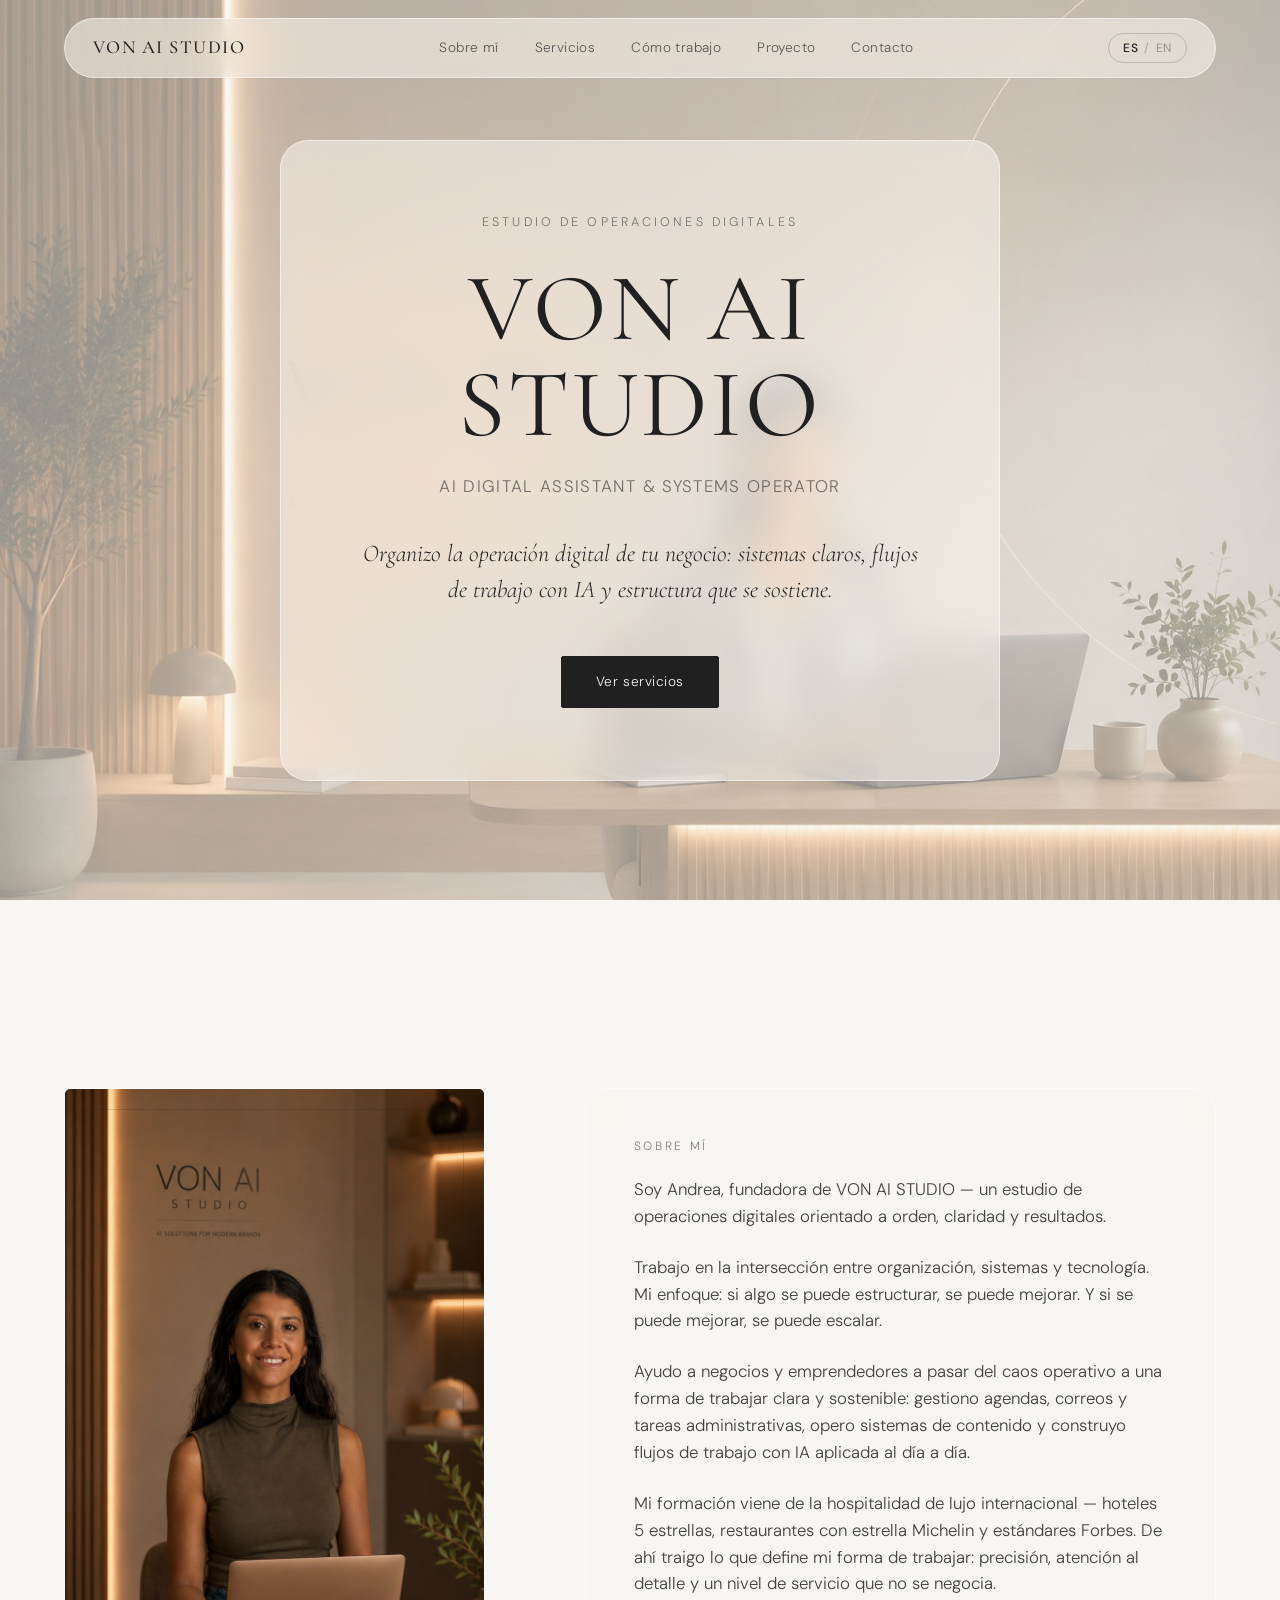
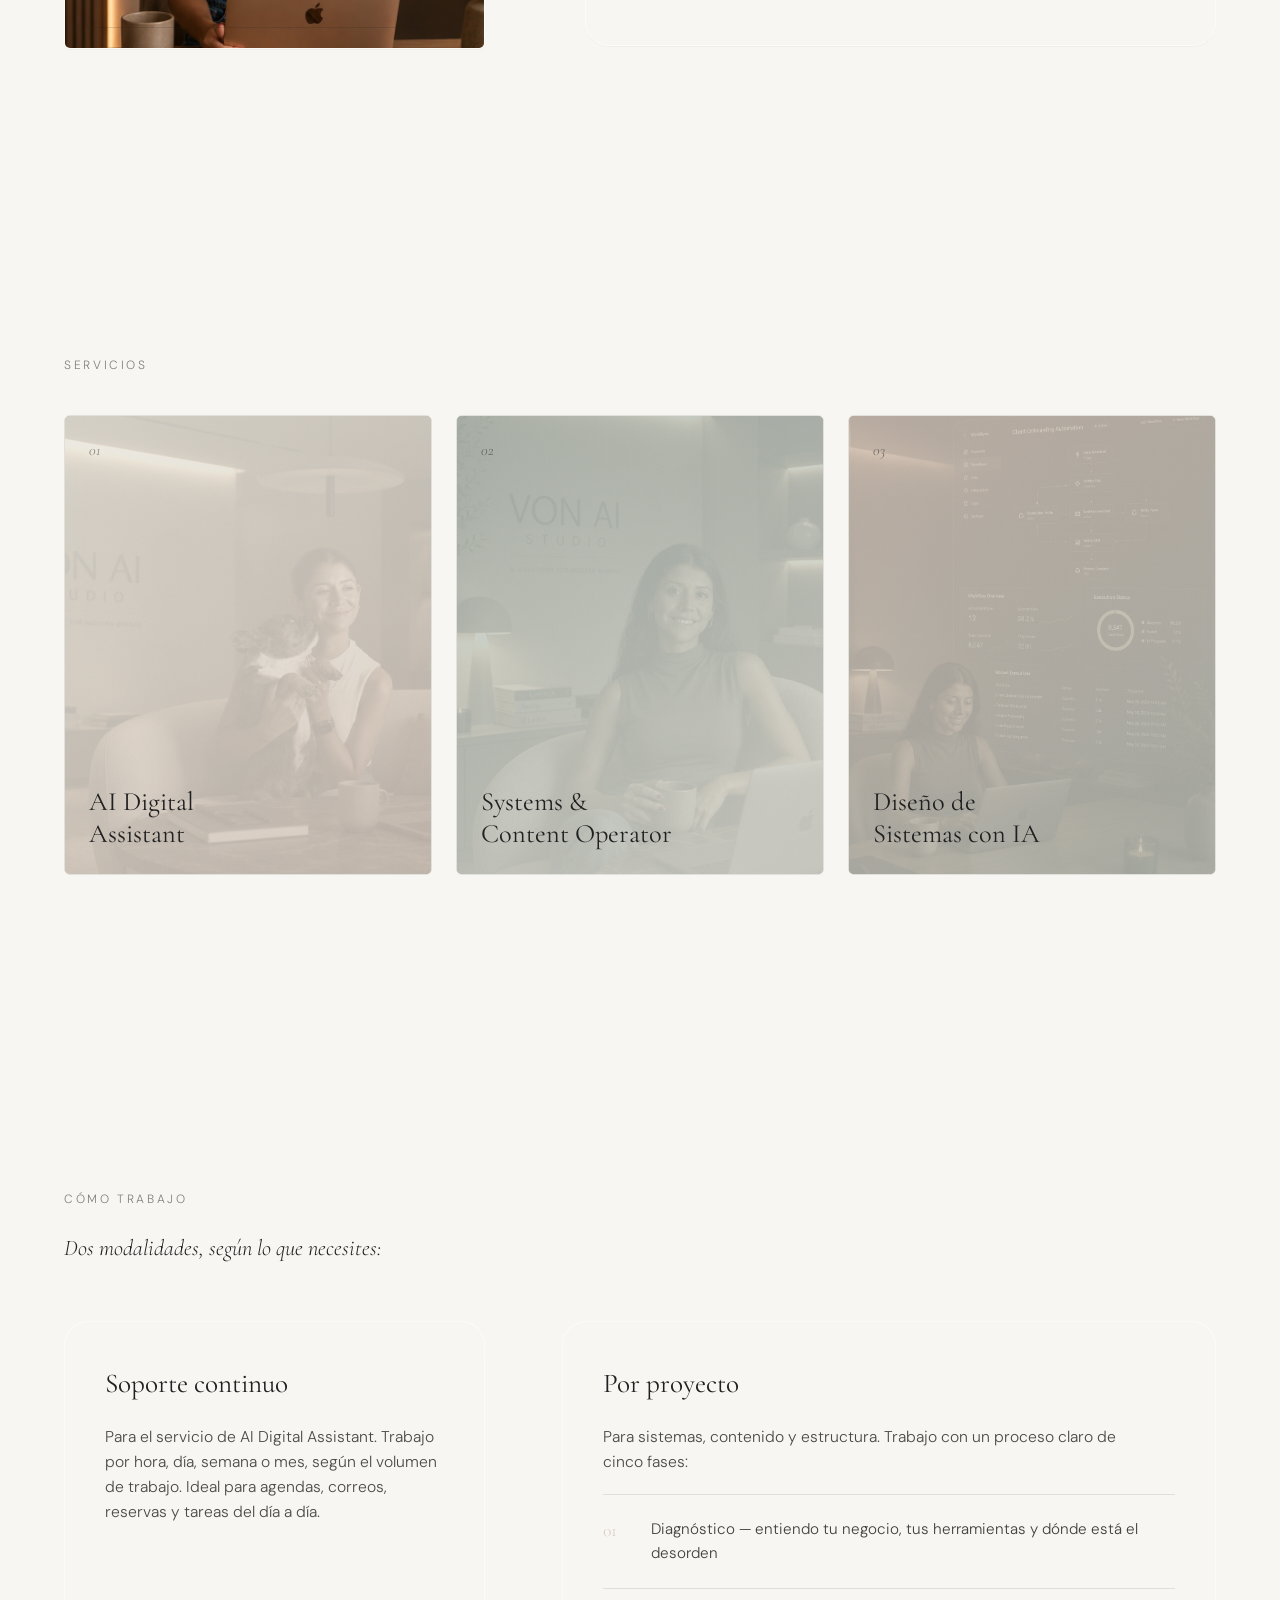
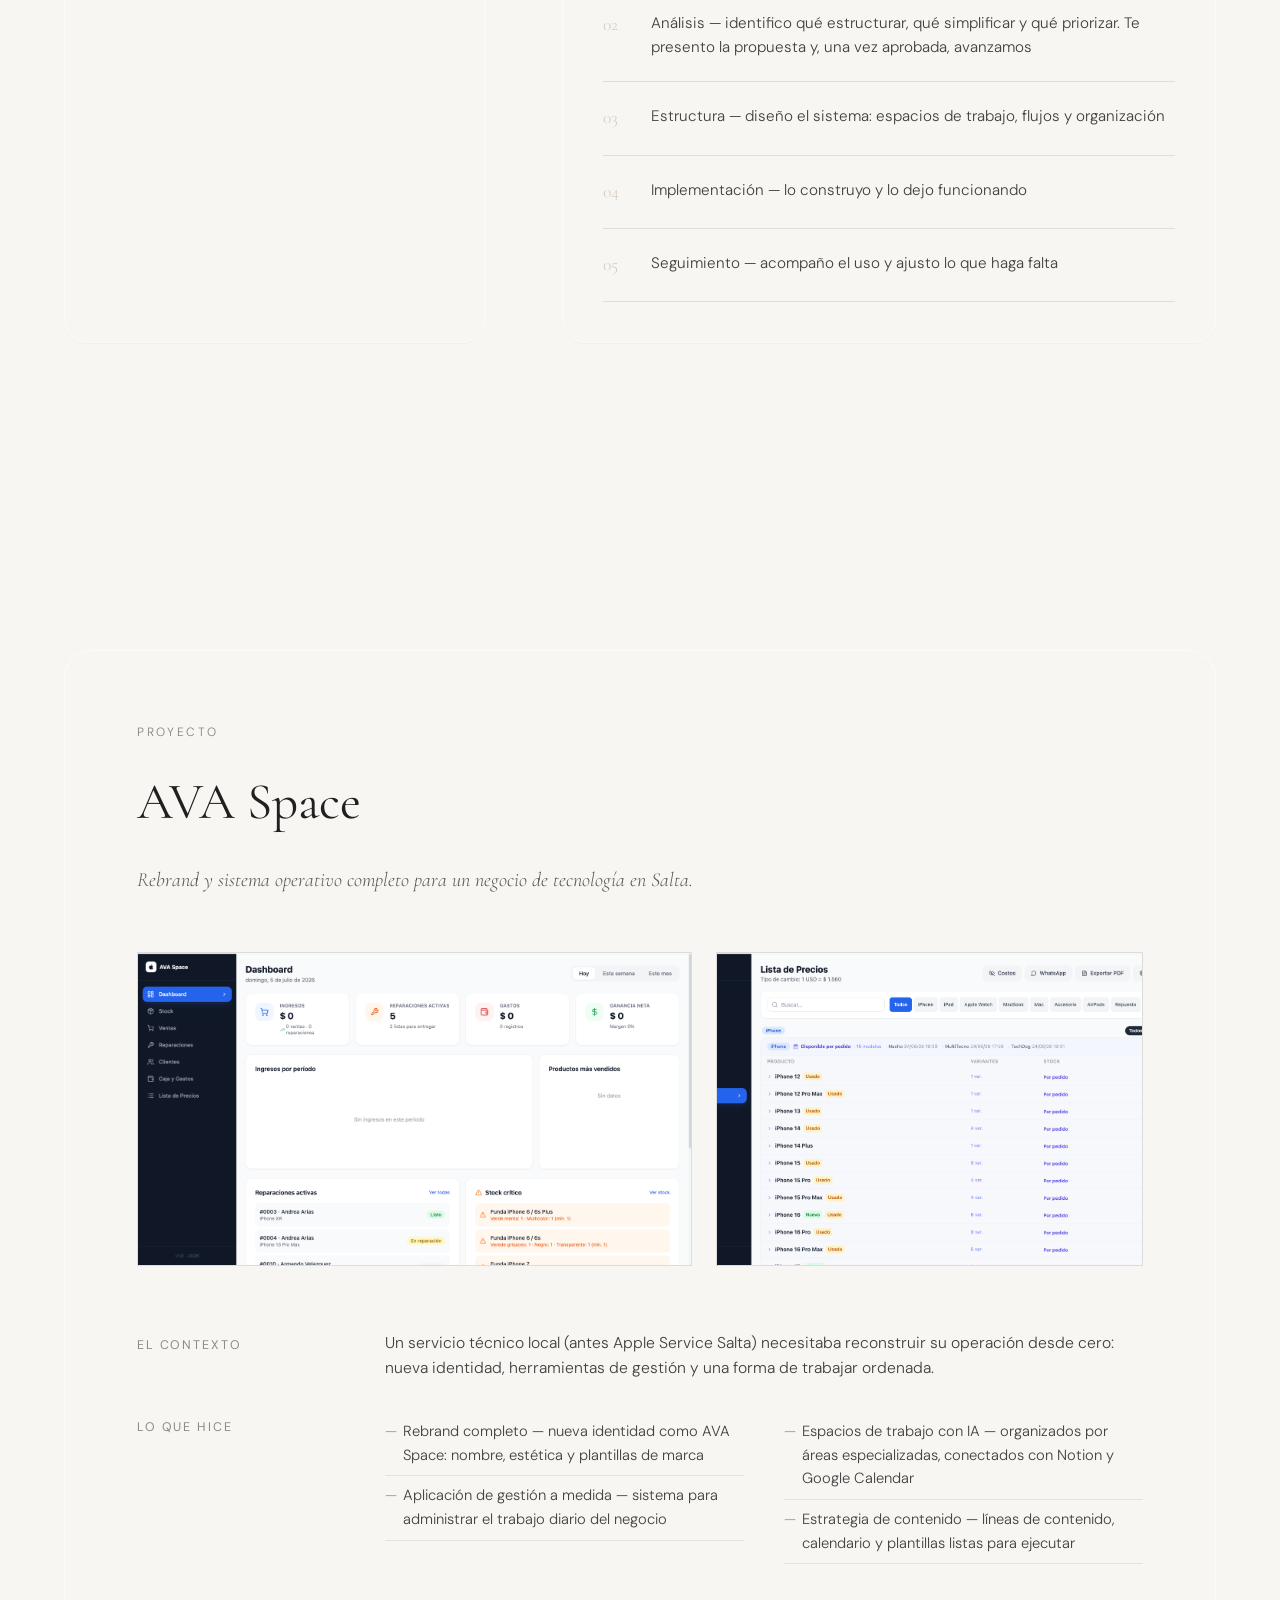
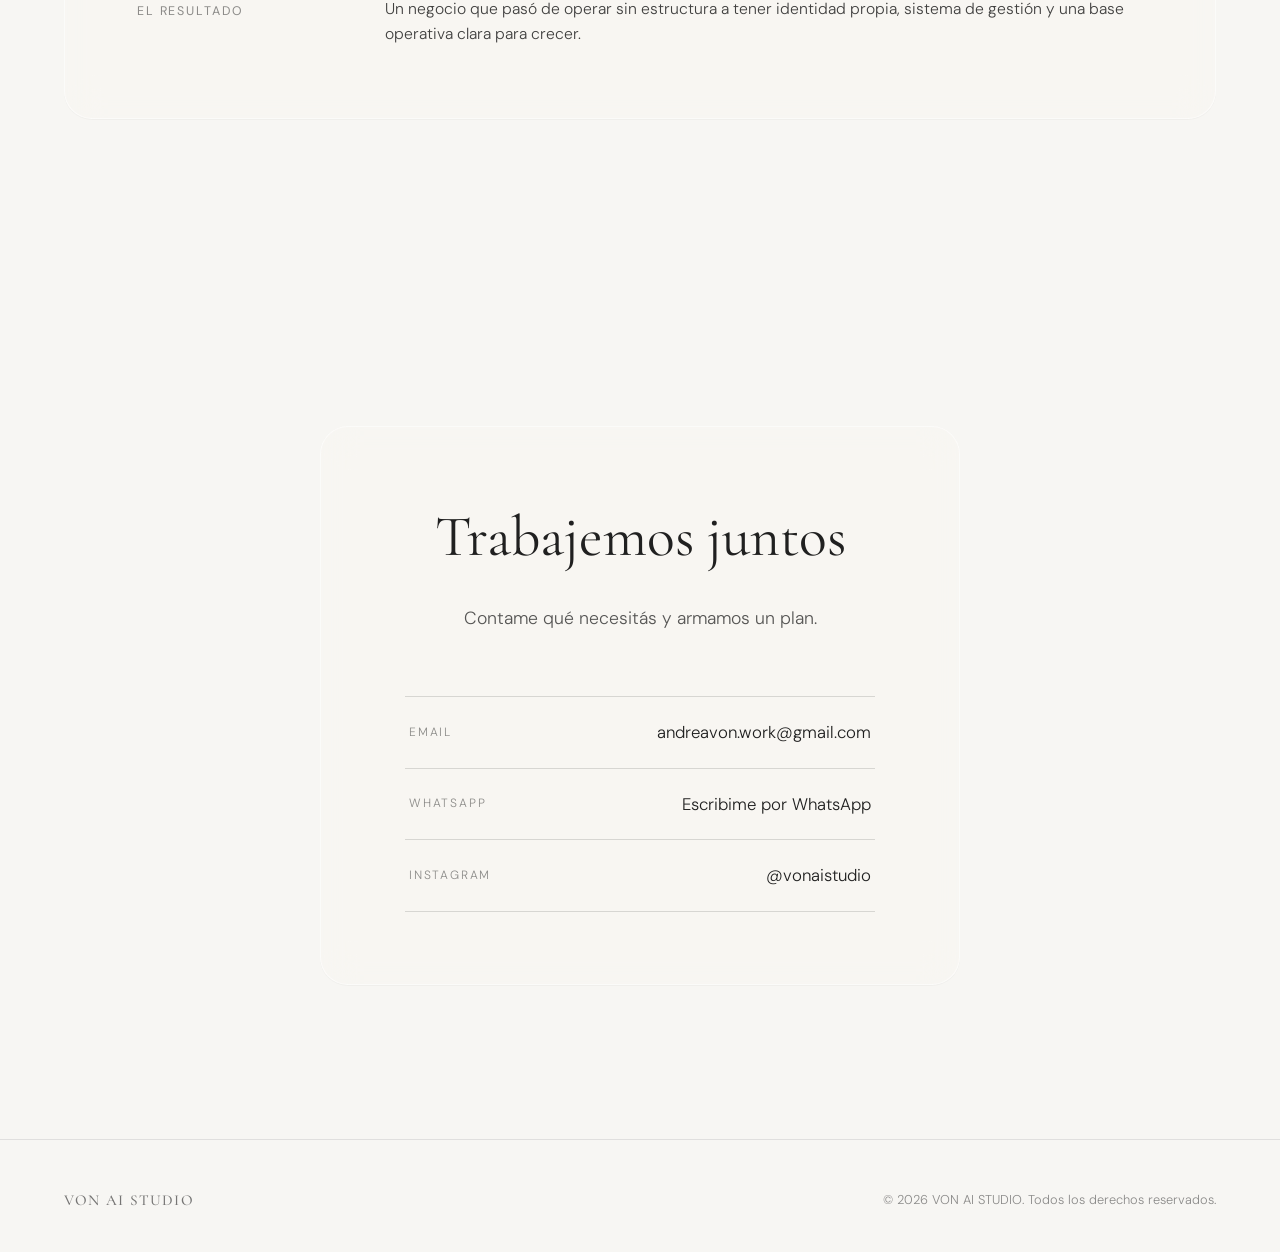
==== index.html @ 51e3e313 "Redesign services section: hover reveal + expandable detail panels Adds hover/tap-to-reveal descript" ====
<!DOCTYPE html>
<html lang="es" data-lang="es">
<head>
<meta charset="UTF-8">
<meta name="viewport" content="width=device-width, initial-scale=1.0">
<title>VON AI STUDIO — AI Digital Assistant & Systems Operator</title>
<meta name="description" content="VON AI STUDIO — Organizo la operación digital de tu negocio: sistemas claros, flujos de trabajo con IA y estructura que se sostiene.">

<link rel="preconnect" href="https://fonts.googleapis.com">
<link rel="preconnect" href="https://fonts.gstatic.com" crossorigin>
<link href="https://fonts.googleapis.com/css2?family=Cormorant+Garamond:ital,wght@0,300;0,400;0,500;0,600;1,400;1,500&family=DM+Sans:ital,wght@0,300;0,400;0,500;0,700;1,400&display=swap" rel="stylesheet">

<link rel="stylesheet" href="assets/css/style.css">
</head>
<body>

<!-- fixed background photo: a real position:fixed element (not
     background-attachment:fixed) so it also works on iOS Safari -->
<div class="site-bg" aria-hidden="true"></div>

<!-- ambient cursor light -->
<div class="spotlight" id="spotlight" aria-hidden="true"></div>

<!-- ============ NAV ============ -->
<header class="site-header">
  <div class="nav-inner glass">
    <a href="#hero" class="logo">VON AI STUDIO</a>

    <nav class="main-nav" id="main-nav">
      <a href="#sobre-mi" class="lang-es">Sobre mí</a><a href="#sobre-mi" class="lang-en">About</a>
      <a href="#servicios" class="lang-es">Servicios</a><a href="#servicios" class="lang-en">Services</a>
      <a href="#como-trabajo" class="lang-es">Cómo trabajo</a><a href="#como-trabajo" class="lang-en">How I work</a>
      <a href="#proyecto" class="lang-es">Proyecto</a><a href="#proyecto" class="lang-en">Project</a>
      <a href="#contacto" class="lang-es">Contacto</a><a href="#contacto" class="lang-en">Contact</a>
    </nav>

    <div class="nav-actions">
      <button class="lang-toggle" id="lang-toggle" aria-label="Switch language">
        <span class="lang-opt" data-set-lang="es">ES</span>
        <span class="lang-sep">/</span>
        <span class="lang-opt" data-set-lang="en">EN</span>
      </button>
      <button class="menu-btn" id="menu-btn" aria-label="Menu" aria-expanded="false">
        <span></span><span></span>
      </button>
    </div>
  </div>
</header>

<!-- ============ HERO ============ -->
<section id="hero" class="hero">
  <div class="hero-inner glass">
    <p class="eyebrow lang-es">Estudio de operaciones digitales</p>
    <p class="eyebrow lang-en">Digital operations studio</p>

    <h1 class="hero-title">VON AI STUDIO</h1>
    <p class="hero-subtitle">AI Digital Assistant &amp; Systems Operator</p>

    <p class="hero-text lang-es">Organizo la operación digital de tu negocio: sistemas claros, flujos de trabajo con IA y estructura que se sostiene.</p>
    <p class="hero-text lang-en">Clear systems, AI-assisted workflows, and structure that lasts — digital operations, organized.</p>

    <a href="#servicios" class="btn btn-primary">
      <span class="lang-es">Ver servicios</span><span class="lang-en">View services</span>
    </a>
  </div>
  <div class="hero-line" aria-hidden="true"></div>
</section>

<!-- ============ BIO ============ -->
<section id="sobre-mi" class="bio">
  <div class="bio-inner">
    <div class="bio-visual glass" aria-hidden="true">
      <img src="assets/img/bio-andrea.jpg" alt="" class="bio-photo">
      <div class="bio-frame"></div>
    </div>

    <div class="bio-content glass">
      <p class="section-label lang-es">Sobre mí</p>
      <p class="section-label lang-en">About</p>

      <div class="lang-es bio-text">
        <p>Soy Andrea, fundadora de VON AI STUDIO — un estudio de operaciones digitales orientado a orden, claridad y resultados.</p>
        <p>Trabajo en la intersección entre organización, sistemas y tecnología. Mi enfoque: si algo se puede estructurar, se puede mejorar. Y si se puede mejorar, se puede escalar.</p>
        <p>Ayudo a negocios y emprendedores a pasar del caos operativo a una forma de trabajar clara y sostenible: gestiono agendas, correos y tareas administrativas, opero sistemas de contenido y construyo flujos de trabajo con IA aplicada al día a día.</p>
        <p>Mi formación viene de la hospitalidad de lujo internacional — hoteles 5 estrellas, restaurantes con estrella Michelin y estándares Forbes. De ahí traigo lo que define mi forma de trabajar: precisión, atención al detalle y un nivel de servicio que no se negocia.</p>
      </div>

      <div class="lang-en bio-text">
        <p>I'm Andrea, founder of VON AI STUDIO — a digital operations studio built on order, clarity, and results.</p>
        <p>I work at the intersection of organization, systems, and technology. My approach: if something can be structured, it can be improved. And if it can be improved, it can scale.</p>
        <p>I help businesses and entrepreneurs move from operational chaos to a clear, sustainable way of working: managing calendars, email, and administrative tasks, running content systems, and building AI-assisted workflows for daily operations.</p>
        <p>My background is in international luxury hospitality — 5-star hotels, Michelin-starred restaurants, and Forbes standards. That's where my way of working comes from: precision, attention to detail, and a level of service that doesn't get compromised.</p>
      </div>
    </div>
  </div>
</section>

<!-- ============ SERVICIOS ============ -->
<section id="servicios" class="services">
  <div class="services-inner">
    <p class="section-label lang-es">Servicios</p>
    <p class="section-label lang-en">Services</p>

    <div class="services-grid">

      <article class="service-tile tile-1" data-panel="panel-1">
        <div class="tile-bg" aria-hidden="true"><img src="assets/img/tile-lounge-mila.jpg" alt=""></div>
        <span class="tile-index">01</span>

        <div class="tile-label">
          <h3 class="lang-es">AI Digital<br>Assistant</h3>
          <h3 class="lang-en">AI Digital<br>Assistant</h3>
        </div>

        <div class="tile-overlay">
          <h3 class="lang-es">AI Digital Assistant</h3>
          <h3 class="lang-en">AI Digital Assistant</h3>

          <p class="lang-es">Asistencia ejecutiva y administrativa remota para tu día a día. Me ocupo de las tareas operativas que te consumen tiempo — agenda, correos, reservas, seguimiento — para que vos te enfoques en tu negocio.</p>
          <p class="lang-en">Remote executive and administrative assistance for your day-to-day. I take care of the operational tasks that consume your time — calendar, email, bookings, follow-ups — so you can focus on your business.</p>

          <button type="button" class="tile-more" data-panel="panel-1">
            <span class="lang-es">Saber más →</span>
            <span class="lang-en">Learn more →</span>
          </button>
        </div>
      </article>

      <article class="service-tile tile-2" data-panel="panel-2">
        <div class="tile-bg" aria-hidden="true"><img src="assets/img/tile-lounge-casual.jpg" alt=""></div>
        <span class="tile-index">02</span>

        <div class="tile-label">
          <h3 class="lang-es">Systems &amp;<br>Content Operator</h3>
          <h3 class="lang-en">Systems &amp;<br>Content Operator</h3>
        </div>

        <div class="tile-overlay">
          <h3 class="lang-es">Systems &amp; Content Operator</h3>
          <h3 class="lang-en">Systems &amp; Content Operator</h3>

          <p class="lang-es">Organización y operación de sistemas de trabajo, estructurando procesos, flujos y herramientas digitales para que la gestión sea clara, eficiente y sostenible. Incluye la parte operativa de contenido para redes sociales.</p>
          <p class="lang-en">Organization and operation of work systems — structuring processes, workflows, and digital tools so management is clear, efficient, and sustainable. Includes the operational side of social media content.</p>

          <button type="button" class="tile-more" data-panel="panel-2">
            <span class="lang-es">Saber más →</span>
            <span class="lang-en">Learn more →</span>
          </button>
        </div>
      </article>

      <article class="service-tile tile-3" data-panel="panel-3">
        <div class="tile-bg" aria-hidden="true"><img src="assets/img/tile-syst-arch.jpg" alt=""></div>
        <span class="tile-index">03</span>

        <div class="tile-label">
          <h3 class="lang-es">Diseño de<br>Sistemas con IA</h3>
          <h3 class="lang-en">Systems<br>Architect</h3>
        </div>

        <div class="tile-overlay">
          <h3 class="lang-es">Diseño de Sistemas con IA</h3>
          <h3 class="lang-en">Systems Architect</h3>

          <p class="lang-es">Diseño e implementación de la infraestructura digital completa de un negocio: sistemas de gestión a medida, estructuras de trabajo con IA, integración de herramientas y flujos operativos que quedan funcionando.</p>
          <p class="lang-en">Design and implementation of a business's complete digital infrastructure: custom management systems, AI-integrated work structures, tool integration, and documented operational workflows that stay running.</p>

          <button type="button" class="tile-more" data-panel="panel-3">
            <span class="lang-es">Saber más →</span>
            <span class="lang-en">Learn more →</span>
          </button>
        </div>
      </article>

    </div>

    <div class="service-panels">

      <div class="service-panel" id="panel-1">
        <div class="panel-clip">
          <div class="panel-inner glass">
            <button type="button" class="panel-close" aria-label="Cerrar / Close">&times;</button>

            <h3 class="lang-es">AI Digital Assistant</h3>
            <h3 class="lang-en">AI Digital Assistant</h3>

            <div class="panel-groups">

              <div class="panel-group">
                <h4 class="lang-es">Administración &amp; Organización</h4>
                <h4 class="lang-en">Administration &amp; Organization</h4>
                <ul class="lang-es">
                  <li>Organización y gestión de agenda</li>
                  <li>Coordinación y seguimiento de reuniones</li>
                  <li>Gestión de correos y comunicaciones</li>
                  <li>Redacción y revisión de documentos</li>
                  <li>Organización de archivos y documentación</li>
                  <li>Preparación de presentaciones e informes</li>
                  <li>Seguimiento de tareas y proyectos</li>
                </ul>
                <ul class="lang-en">
                  <li>Calendar organization and management</li>
                  <li>Meeting coordination and follow-up</li>
                  <li>Email and communications management</li>
                  <li>Document drafting and review</li>
                  <li>File and documentation organization</li>
                  <li>Presentation and report preparation</li>
                  <li>Task and project tracking</li>
                </ul>
              </div>

              <div class="panel-group">
                <h4 class="lang-es">Operación Diaria</h4>
                <h4 class="lang-en">Daily Operations</h4>
                <ul class="lang-es">
                  <li>Gestión de proveedores y contactos clave</li>
                  <li>Coordinación entre equipos o áreas, scheduling</li>
                  <li>Soporte en procesos administrativos generales</li>
                  <li>Acompañamiento operativo con visión de Project Management</li>
                </ul>
                <ul class="lang-en">
                  <li>Vendor and key contact management</li>
                  <li>Cross-team coordination and scheduling</li>
                  <li>Support with general administrative processes</li>
                  <li>Operational support with a project management mindset</li>
                </ul>
              </div>

              <div class="panel-group">
                <h4 class="lang-es">Viajes &amp; Logística</h4>
                <h4 class="lang-en">Travel &amp; Logistics</h4>
                <ul class="lang-es">
                  <li>Planificación y organización de viajes</li>
                  <li>Búsqueda y reserva de vuelos, alojamiento y traslados</li>
                  <li>Armado de itinerarios detallados</li>
                  <li>Pet travel</li>
                  <li>Gestión de documentación de viaje</li>
                  <li>Coordinación logística antes y durante el viaje</li>
                </ul>
                <ul class="lang-en">
                  <li>Trip planning and organization</li>
                  <li>Flight, accommodation, and transfer search and booking</li>
                  <li>Detailed itinerary building</li>
                  <li>Pet travel</li>
                  <li>Travel documentation management</li>
                  <li>Logistics coordination before and during the trip</li>
                </ul>
              </div>

              <div class="panel-group">
                <h4 class="lang-es">IA aplicada</h4>
                <h4 class="lang-en">Applied AI</h4>
                <ul class="lang-es">
                  <li>Uso estratégico de herramientas de IA para optimizar tareas administrativas y operativas del día a día</li>
                </ul>
                <ul class="lang-en">
                  <li>Strategic use of AI tools to optimize daily administrative and operational tasks</li>
                </ul>
              </div>

            </div>

            <p class="panel-mode lang-es"><strong>Modalidad de trabajo:</strong> por hora · por día · por semana · por mes (retainer) · por tarea puntual</p>
            <p class="panel-mode lang-en"><strong>Ways of working:</strong> hourly · daily · weekly · monthly (retainer) · one-off tasks</p>
          </div>
        </div>
      </div>

      <div class="service-panel" id="panel-2">
        <div class="panel-clip">
          <div class="panel-inner glass">
            <button type="button" class="panel-close" aria-label="Cerrar / Close">&times;</button>

            <h3 class="lang-es">Systems &amp; Content Operator</h3>
            <h3 class="lang-en">Systems &amp; Content Operator</h3>

            <div class="panel-groups">

              <div class="panel-group">
                <h4 class="lang-es">Sistemas &amp; Organización</h4>
                <h4 class="lang-en">Systems &amp; Organization</h4>
                <ul class="lang-es">
                  <li>Diseño de flujos y procesos de trabajo</li>
                  <li>Creación de tableros y plantillas operativas</li>
                  <li>Organización de documentación y recursos</li>
                  <li>Integración de herramientas digitales (Notion, ClickUp, etc.)</li>
                  <li>Sistemas de trabajo interno para creadores y negocios</li>
                </ul>
                <ul class="lang-en">
                  <li>Workflow and process design</li>
                  <li>Operational boards and templates</li>
                  <li>Documentation and resource organization</li>
                  <li>Digital tool integration (Notion, ClickUp, etc.)</li>
                  <li>Internal work systems for creators and businesses</li>
                </ul>
              </div>

              <div class="panel-group">
                <h4 class="lang-es">Contenido (parte operativa)</h4>
                <h4 class="lang-en">Content (operational side)</h4>
                <ul class="lang-es">
                  <li>Estructura y planificación de calendario de contenido</li>
                  <li>Organización de ideas, hooks, guiones y CTAs</li>
                  <li>Plantillas de marca y recursos visuales</li>
                  <li>Sistemas de gestión de contenido para redes y proyectos</li>
                </ul>
                <ul class="lang-en">
                  <li>Content calendar structure and planning</li>
                  <li>Organization of ideas, hooks, scripts, and CTAs</li>
                  <li>Brand templates and visual resources</li>
                  <li>Content management systems for social media and projects</li>
                </ul>
              </div>

              <div class="panel-group">
                <h4 class="lang-es">IA &amp; Automatización</h4>
                <h4 class="lang-en">AI &amp; Automation</h4>
                <ul class="lang-es">
                  <li>IA aplicada a procesos específicos de trabajo</li>
                  <li>Implementación de flujos y sistemas digitales personalizados</li>
                  <li>Desarrollo de soluciones operativas con IA como herramienta de ejecución</li>
                  <li>Automatización de tareas según viabilidad y alcance de cada proyecto</li>
                </ul>
                <ul class="lang-en">
                  <li>AI applied to specific work processes</li>
                  <li>Implementation of custom digital workflows and systems</li>
                  <li>Operational solutions built with AI as an execution tool</li>
                  <li>Task automation depending on each project's scope and feasibility</li>
                </ul>
              </div>

            </div>
          </div>
        </div>
      </div>

      <div class="service-panel" id="panel-3">
        <div class="panel-clip">
          <div class="panel-inner glass">
            <button type="button" class="panel-close" aria-label="Cerrar / Close">&times;</button>

            <h3 class="lang-es">Systems Architect</h3>
            <h3 class="lang-en">Systems Architect</h3>

            <div class="panel-lead">
              <h4 class="lang-es">Para quién es:</h4>
              <h4 class="lang-en">Who it's for:</h4>
              <p class="lang-es">Negocios que necesitan una digitalización operativa completa — no solo organizar una parte, sino construir desde cero o reorganizar toda la base digital desde la que operan.</p>
              <p class="lang-en">Businesses that need complete operational digitalization — not just organizing one part, but building from scratch or restructuring the entire digital base they operate from.</p>
            </div>

            <div class="panel-groups">

              <div class="panel-group">
                <h4 class="lang-es">Sistemas &amp; Operación</h4>
                <h4 class="lang-en">Systems &amp; Operations</h4>
                <ul class="lang-es">
                  <li>Diagnóstico completo de la operación actual</li>
                  <li>Diseño de arquitectura de trabajo digital</li>
                  <li>Construcción de sistemas de gestión personalizados</li>
                  <li>Integración de plataformas y herramientas digitales</li>
                  <li>Diseño y documentación de flujos operativos</li>
                  <li>Protocolos y SOPs documentados</li>
                </ul>
                <ul class="lang-en">
                  <li>Full diagnosis of the current operation</li>
                  <li>Digital work architecture design</li>
                  <li>Custom management system building</li>
                  <li>Platform and digital tool integration</li>
                  <li>Operational workflow design and documentation</li>
                  <li>Documented protocols and SOPs</li>
                </ul>
              </div>

              <div class="panel-group">
                <h4 class="lang-es">Desarrollo Digital</h4>
                <h4 class="lang-en">Digital Development</h4>
                <ul class="lang-es">
                  <li>Creación de sitios web y páginas web a medida</li>
                  <li>Construcción de aplicaciones de gestión personalizadas</li>
                </ul>
                <ul class="lang-en">
                  <li>Custom websites and web pages</li>
                  <li>Custom management applications</li>
                </ul>
              </div>

              <div class="panel-group">
                <h4 class="lang-es">IA &amp; Automatización</h4>
                <h4 class="lang-en">AI &amp; Automation</h4>
                <ul class="lang-es">
                  <li>Estructuras de trabajo con IA integrada</li>
                  <li>Implementación de soluciones digitales a medida</li>
                  <li>Automatización de flujos operativos según viabilidad</li>
                  <li>IA aplicada a procesos específicos del negocio</li>
                </ul>
                <ul class="lang-en">
                  <li>AI-integrated work structures</li>
                  <li>Custom digital solutions</li>
                  <li>Operational workflow automation depending on feasibility</li>
                  <li>AI applied to specific business processes</li>
                </ul>
              </div>

              <div class="panel-group">
                <h4 class="lang-es">Contenido &amp; Marca (cuando aplica)</h4>
                <h4 class="lang-en">Content &amp; Brand (when applicable)</h4>
                <ul class="lang-es">
                  <li>Estrategia y estructura de contenido</li>
                  <li>Calendario, guiones y plantillas de producción</li>
                  <li>Identidad operativa y rebrand</li>
                </ul>
                <ul class="lang-en">
                  <li>Content strategy and structure</li>
                  <li>Calendar, scripts, and production templates</li>
                  <li>Operational identity and rebrand</li>
                </ul>
              </div>

            </div>

            <div class="panel-add">
              <h4 class="lang-es">Complemento opcional:</h4>
              <h4 class="lang-en">Optional add-on:</h4>
              <p class="lang-es">Rebrand operativo: nombre, paleta, tipografía, tono de voz y reglas de marca — se evalúa y cotiza según necesidad del cliente.</p>
              <p class="lang-en">Operational rebrand: name, palette, typography, tone of voice, and brand guidelines — assessed and quoted based on each client's needs.</p>
            </div>

            <p class="panel-mode lang-es"><strong>Modalidad de trabajo:</strong> Por proyecto (modalidad principal), con fases definidas desde el inicio: Diagnóstico → Análisis → Estructura → Implementación → Seguimiento</p>
            <p class="panel-mode lang-en"><strong>Ways of working:</strong> Per project (main modality), with phases defined from the start: Diagnosis → Analysis → Structure → Implementation → Follow-up</p>
          </div>
        </div>
      </div>

    </div>
  </div>
</section>

<!-- ============ CÓMO TRABAJO ============ -->
<section id="como-trabajo" class="how">
  <div class="how-inner">
    <p class="section-label lang-es">Cómo trabajo</p>
    <p class="section-label lang-en">How I work</p>

    <p class="how-intro lang-es">Dos modalidades, según lo que necesites:</p>
    <p class="how-intro lang-en">Two ways of working, depending on what you need:</p>

    <div class="how-grid">
      <div class="how-block glass">
        <h3 class="lang-es">Soporte continuo</h3>
        <h3 class="lang-en">Ongoing support</h3>
        <p class="lang-es">Para el servicio de AI Digital Assistant. Trabajo por hora, día, semana o mes, según el volumen de trabajo. Ideal para agendas, correos, reservas y tareas del día a día.</p>
        <p class="lang-en">For the AI Digital Assistant service. I work by the hour, day, week, or month, depending on workload. Ideal for calendars, email, bookings, and day-to-day tasks.</p>
      </div>

      <div class="how-block glass">
        <h3 class="lang-es">Por proyecto</h3>
        <h3 class="lang-en">Project-based</h3>
        <p class="lang-es">Para sistemas, contenido y estructura. Trabajo con un proceso claro de cinco fases:</p>
        <p class="lang-en">For systems, content, and structure. I follow a clear five-phase process:</p>

        <ol class="how-phases lang-es">
          <li><span>01</span>Diagnóstico — entiendo tu negocio, tus herramientas y dónde está el desorden</li>
          <li><span>02</span>Análisis — identifico qué estructurar, qué simplificar y qué priorizar. Te presento la propuesta y, una vez aprobada, avanzamos</li>
          <li><span>03</span>Estructura — diseño el sistema: espacios de trabajo, flujos y organización</li>
          <li><span>04</span>Implementación — lo construyo y lo dejo funcionando</li>
          <li><span>05</span>Seguimiento — acompaño el uso y ajusto lo que haga falta</li>
        </ol>
        <ol class="how-phases lang-en">
          <li><span>01</span>Diagnosis — I get to know your business, your tools, and where the disorder is</li>
          <li><span>02</span>Analysis — I identify what to structure, simplify, and prioritize. I present a proposal and, once approved, we move forward</li>
          <li><span>03</span>Structure — I design the system: workspaces, workflows, and organization</li>
          <li><span>04</span>Implementation — I build it and leave it running</li>
          <li><span>05</span>Follow-up — I stay close, adjusting whatever needs it</li>
        </ol>
      </div>
    </div>
  </div>
</section>

<!-- ============ PROYECTO: AVA SPACE ============ -->
<section id="proyecto" class="project">
  <div class="project-inner glass">
    <p class="section-label lang-es">Proyecto</p>
    <p class="section-label lang-en">Project</p>

    <h2 class="lang-es">AVA Space</h2>
    <h2 class="lang-en">AVA Space</h2>

    <p class="project-subtitle lang-es">Rebrand y sistema operativo completo para un negocio de tecnología en Salta.</p>
    <p class="project-subtitle lang-en">Full rebrand and operating system for a tech business in Salta, Argentina.</p>

    <div class="project-shots">
      <img src="assets/img/ava-dashboard-1.png" alt="AVA Space — dashboard de gestión" loading="lazy">
      <img src="assets/img/ava-dashboard-2.png" alt="AVA Space — lista de precios" loading="lazy">
    </div>

    <div class="project-grid">
      <div class="project-col lang-es">
        <h4>El contexto</h4>
        <p>Un servicio técnico local (antes Apple Service Salta) necesitaba reconstruir su operación desde cero: nueva identidad, herramientas de gestión y una forma de trabajar ordenada.</p>

        <h4>Lo que hice</h4>
        <ul>
          <li>Rebrand completo — nueva identidad como AVA Space: nombre, estética y plantillas de marca</li>
          <li>Aplicación de gestión a medida — sistema para administrar el trabajo diario del negocio</li>
          <li>Espacios de trabajo con IA — organizados por áreas especializadas, conectados con Notion y Google Calendar</li>
          <li>Estrategia de contenido — líneas de contenido, calendario y plantillas listas para ejecutar</li>
        </ul>

        <h4>El resultado</h4>
        <p>Un negocio que pasó de operar sin estructura a tener identidad propia, sistema de gestión y una base operativa clara para crecer.</p>
      </div>

      <div class="project-col lang-en">
        <h4>The context</h4>
        <p>A local tech repair business (formerly Apple Service Salta) needed to rebuild its operation from scratch: new identity, management tools, and an organized way of working.</p>

        <h4>What I did</h4>
        <ul>
          <li>Full rebrand — new identity as AVA Space: name, aesthetics, and brand templates</li>
          <li>Custom management application — a system to run the business's daily work</li>
          <li>AI workspaces — organized by specialized areas, connected to Notion and Google Calendar</li>
          <li>Content strategy — content lines, calendar, and templates ready to execute</li>
        </ul>

        <h4>The result</h4>
        <p>A business that went from operating without structure to having its own identity, a management system, and a clear operational base to grow.</p>
      </div>
    </div>
  </div>
</section>

<!-- ============ CONTACTO ============ -->
<section id="contacto" class="contact">
  <div class="contact-inner glass">
    <h2 class="lang-es">Trabajemos juntos</h2>
    <h2 class="lang-en">Let's work together</h2>

    <p class="lang-es">Contame qué necesitás y armamos un plan.</p>
    <p class="lang-en">Tell me what you need and we'll build a plan.</p>

    <div class="contact-links">
      <a href="mailto:andreavon.work@gmail.com" class="contact-link">
        <span class="contact-label">Email</span>
        <span>andreavon.work@gmail.com</span>
      </a>
      <a href="https://wa.me/5493876383191" target="_blank" rel="noopener" class="contact-link">
        <span class="contact-label">WhatsApp</span>
        <span class="lang-es">Escribime por WhatsApp</span>
        <span class="lang-en">Message me on WhatsApp</span>
      </a>
      <a href="https://instagram.com/vonaistudio" target="_blank" rel="noopener" class="contact-link">
        <span class="contact-label">Instagram</span>
        <span>@vonaistudio</span>
      </a>
    </div>
  </div>
</section>

<!-- ============ FOOTER ============ -->
<footer class="site-footer">
  <div class="footer-inner">
    <span class="logo footer-logo">VON AI STUDIO</span>
    <p class="lang-es">© 2026 VON AI STUDIO. Todos los derechos reservados.</p>
    <p class="lang-en">© 2026 VON AI STUDIO. All rights reserved.</p>
  </div>
</footer>

<script src="assets/js/script.js"></script>
</body>
</html>
---- assets/css/style.css ----
/* ============================================
   VON AI STUDIO — variables & reset
   ============================================ */
:root {
  --ivory: #F7F6F3;
  --greige: #EDEAE0;
  --sage: #B3BDB5;
  --graphite: #202020;
  --rose: #CEC0B5;

  --serif: 'Cormorant Garamond', serif;
  --sans: 'DM Sans', sans-serif;

  --container: 1180px;
  --gutter: clamp(24px, 5vw, 80px);
}

* { box-sizing: border-box; }

html {
  scroll-behavior: smooth;
}

body {
  margin: 0;
  background: var(--ivory);
  color: var(--graphite);
  font-family: var(--sans);
  font-weight: 300;
  line-height: 1.6;
  -webkit-font-smoothing: antialiased;
}

/* ============================================
   FIXED BACKGROUND (parallax)
   A real position:fixed element rather than
   background-attachment:fixed, which iOS Safari
   never reliably supported.
   ============================================ */
.site-bg {
  position: fixed;
  inset: 0;
  z-index: -2;
  background-image: url("../img/hero-bg.jpg");
  background-size: cover;
  background-position: center 25%;
  background-repeat: no-repeat;
}

.site-bg::after {
  content: '';
  position: absolute;
  inset: 0;
  background: rgba(247, 246, 243, 0.58);
}

img { max-width: 100%; display: block; }

a { color: inherit; text-decoration: none; }

ul, ol { padding: 0; margin: 0; list-style: none; }

h1, h2, h3, h4 {
  font-family: var(--serif);
  font-weight: 400;
  margin: 0;
  color: var(--graphite);
}

p { margin: 0; }

section {
  padding: clamp(80px, 12vw, 160px) var(--gutter);
}

.section-label {
  font-family: var(--sans);
  font-size: 0.75rem;
  letter-spacing: 0.22em;
  text-transform: uppercase;
  color: var(--graphite);
  opacity: 0.55;
  margin-bottom: 20px;
}

/* language visibility toggle */
[data-lang="es"] .lang-en { display: none; }
[data-lang="en"] .lang-es { display: none; }
[data-lang="es"] a.lang-en { display: none; }
[data-lang="en"] a.lang-es { display: none; }

/* ============================================
   GLASS (frosted transparency)
   ============================================ */
.glass {
  background: rgba(247, 246, 243, 0.55);
  backdrop-filter: blur(18px) saturate(160%);
  -webkit-backdrop-filter: blur(18px) saturate(160%);
  border: 1px solid rgba(255, 255, 255, 0.5);
  box-shadow: 0 1px 1px rgba(32, 32, 32, 0.03);
}

/* ============================================
   CURSOR SPOTLIGHT
   ============================================ */
.spotlight {
  position: fixed;
  inset: 0;
  z-index: 3;
  pointer-events: none;
  background: radial-gradient(
    20px circle at var(--mx, 50%) var(--my, 40%),
    rgba(255, 255, 255, 0.75),
    rgba(255, 255, 255, 0.28) 55%,
    transparent 100%
  );
  mix-blend-mode: soft-light;
  opacity: 0;
  transition: opacity 0.5s ease;
}

.spotlight.active { opacity: 1; }

@media (hover: none), (pointer: coarse) {
  .spotlight { display: none; }
}

/* ============================================
   HEADER / NAV
   ============================================ */
.site-header {
  position: fixed;
  top: 0; left: 0; right: 0;
  z-index: 100;
  padding: 18px var(--gutter) 0;
}

.nav-inner {
  max-width: var(--container);
  margin: 0 auto;
  padding: 14px 28px;
  border-radius: 100px;
  display: flex;
  align-items: center;
  justify-content: space-between;
}

.logo {
  font-family: var(--serif);
  font-size: 1.15rem;
  letter-spacing: 0.08em;
  font-weight: 500;
  white-space: nowrap;
}

.main-nav {
  display: flex;
  gap: 36px;
}

.main-nav a {
  font-size: 0.85rem;
  letter-spacing: 0.03em;
  color: var(--graphite);
  opacity: 0.7;
  transition: opacity 0.25s ease;
  position: relative;
}

.main-nav a:hover { opacity: 1; }

.nav-actions {
  display: flex;
  align-items: center;
  gap: 22px;
}

.lang-toggle {
  background: none;
  border: 1px solid rgba(32,32,32,0.18);
  border-radius: 20px;
  padding: 6px 14px;
  font-family: var(--sans);
  font-size: 0.75rem;
  letter-spacing: 0.05em;
  cursor: pointer;
  color: var(--graphite);
  display: flex;
  align-items: center;
  gap: 6px;
}

.lang-opt {
  opacity: 0.4;
  transition: opacity 0.2s ease;
}

.lang-sep { opacity: 0.3; }

[data-lang="es"] .lang-opt[data-set-lang="es"] { opacity: 1; font-weight: 500; }
[data-lang="en"] .lang-opt[data-set-lang="en"] { opacity: 1; font-weight: 500; }

.menu-btn {
  display: none;
  flex-direction: column;
  justify-content: center;
  gap: 5px;
  width: 32px;
  height: 32px;
  background: none;
  border: none;
  cursor: pointer;
}

.menu-btn span {
  display: block;
  width: 100%;
  height: 1px;
  background: var(--graphite);
  transition: transform 0.25s ease, opacity 0.25s ease;
}

/* ============================================
   BUTTONS
   ============================================ */
.btn {
  display: inline-block;
  padding: 14px 34px;
  border: 1px solid var(--graphite);
  border-radius: 2px;
  font-size: 0.85rem;
  letter-spacing: 0.04em;
  transition: background 0.3s ease, color 0.3s ease;
}

.btn-primary {
  background: var(--graphite);
  color: var(--ivory);
}

.btn-primary:hover {
  background: transparent;
  color: var(--graphite);
}

/* ============================================
   HERO
   ============================================ */
.hero {
  min-height: 100vh;
  display: flex;
  align-items: center;
  justify-content: center;
  text-align: center;
  position: relative;
  overflow: hidden;
  padding-top: 140px;
}

.hero-inner {
  position: relative;
  z-index: 1;
  max-width: 720px;
  margin: 0 auto;
  padding: clamp(40px, 6vw, 72px) clamp(28px, 6vw, 80px);
  border-radius: 28px;
}

.eyebrow {
  font-size: 0.78rem;
  letter-spacing: 0.25em;
  text-transform: uppercase;
  opacity: 0.55;
  margin-bottom: 28px;
}

.hero-title {
  font-family: var(--serif);
  font-size: clamp(3rem, 9vw, 6rem);
  letter-spacing: 0.03em;
  line-height: 1;
  margin-bottom: 20px;
}

.hero-subtitle {
  font-family: var(--sans);
  font-size: clamp(0.9rem, 1.6vw, 1.05rem);
  letter-spacing: 0.08em;
  text-transform: uppercase;
  color: var(--graphite);
  opacity: 0.6;
  margin-bottom: 36px;
}

.hero-text {
  font-family: var(--serif);
  font-style: italic;
  font-size: clamp(1.15rem, 2.4vw, 1.5rem);
  line-height: 1.5;
  max-width: 600px;
  margin: 0 auto 48px;
  color: var(--graphite);
}

.hero-line {
  position: absolute;
  z-index: 1;
  bottom: 48px;
  left: 50%;
  transform: translateX(-50%);
  width: 1px;
  height: 60px;
  background: linear-gradient(to bottom, transparent, var(--graphite));
  opacity: 0.35;
}

/* ============================================
   BIO
   ============================================ */
.bio-inner {
  max-width: var(--container);
  margin: 0 auto;
  display: grid;
  grid-template-columns: 0.8fr 1.2fr;
  gap: clamp(40px, 8vw, 100px);
  align-items: start;
}

.bio-visual {
  position: relative;
  width: 100%;
  aspect-ratio: 3 / 4;
  display: flex;
  align-items: center;
  justify-content: center;
  overflow: hidden;
  border-radius: 6px;
}

.bio-visual::before {
  content: '';
  position: absolute;
  inset: 0;
  z-index: -1;
  background: var(--greige);
}

.bio-monogram {
  font-family: var(--serif);
  font-style: italic;
  font-size: 14rem;
  color: var(--rose);
  opacity: 0.7;
  line-height: 1;
}

.bio-photo {
  position: absolute;
  inset: 0;
  width: 100%;
  height: 100%;
  object-fit: cover;
}

.bio-frame {
  position: absolute;
  inset: 20px;
  border: 1px solid rgba(32,32,32,0.15);
  pointer-events: none;
}

.bio-content {
  padding: clamp(32px, 4vw, 48px);
  border-radius: 24px;
}

.bio-text p {
  font-size: 1.05rem;
  margin-bottom: 24px;
  color: var(--graphite);
  opacity: 0.85;
  max-width: 620px;
}

.bio-text p:last-child { margin-bottom: 0; }

/* ============================================
   SERVICES
   ============================================ */
.services-inner {
  max-width: var(--container);
  margin: 0 auto;
}

.services-grid {
  display: grid;
  grid-template-columns: repeat(3, 1fr);
  gap: 24px;
  margin-top: 40px;
}

.service-tile {
  position: relative;
  aspect-ratio: 4 / 5;
  overflow: hidden;
  border-radius: 6px;
  border: 1px solid rgba(32,32,32,0.1);
}

.tile-bg {
  position: absolute;
  inset: 0;
  transition: transform 0.7s cubic-bezier(0.19, 1, 0.22, 1);
}

.tile-1 .tile-bg { background: linear-gradient(150deg, var(--greige) 0%, var(--rose) 130%); }
.tile-2 .tile-bg { background: linear-gradient(150deg, var(--sage) 0%, var(--greige) 130%); }
.tile-3 .tile-bg { background: linear-gradient(150deg, var(--rose) 0%, var(--sage) 130%); }

.tile-bg img {
  position: absolute;
  inset: 0;
  width: 100%;
  height: 100%;
  object-fit: cover;
  opacity: 0.5;
  filter: grayscale(55%) brightness(1.25) contrast(0.9);
}

.tile-1 .tile-bg img { object-position: center 25%; }
.tile-2 .tile-bg img { object-position: center 20%; }
.tile-3 .tile-bg img { object-position: center 30%; }

/* colour wash: lets the tile's own base tone show through the photo
   so it reads as texture rather than a full photo */
.tile-bg::before {
  content: '';
  position: absolute;
  inset: 0;
  z-index: 1;
  opacity: 0.7;
}

.tile-1 .tile-bg::before { background: linear-gradient(150deg, var(--greige) 0%, var(--rose) 130%); }
.tile-2 .tile-bg::before { background: linear-gradient(150deg, var(--sage) 0%, var(--greige) 130%); }
.tile-3 .tile-bg::before { background: linear-gradient(150deg, var(--rose) 0%, var(--sage) 130%); }

.tile-bg::after {
  content: '';
  position: absolute;
  inset: 0;
  z-index: 1;
  background-image: url("data:image/svg+xml,%3Csvg xmlns='http://www.w3.org/2000/svg' width='120' height='120'%3E%3Cfilter id='n'%3E%3CfeTurbulence type='fractalNoise' baseFrequency='0.85' numOctaves='2' stitchTiles='stitch'/%3E%3C/filter%3E%3Crect width='100%25' height='100%25' filter='url(%23n)' opacity='0.06'/%3E%3C/svg%3E");
}

.service-tile:hover .tile-bg { transform: scale(1.06); }

.tile-index {
  position: absolute;
  top: 22px;
  left: 24px;
  z-index: 2;
  font-family: var(--serif);
  font-style: italic;
  font-size: 0.95rem;
  color: var(--graphite);
  opacity: 0.55;
}

.tile-label {
  position: absolute;
  left: 24px;
  right: 24px;
  bottom: 24px;
  z-index: 2;
  transition: opacity 0.35s ease, transform 0.35s ease;
}

.tile-label h3 {
  font-size: 1.65rem;
  line-height: 1.2;
  color: var(--graphite);
}

.service-tile:hover .tile-label {
  opacity: 0;
  transform: translateY(8px);
}

.tile-overlay {
  position: absolute;
  inset: 0;
  z-index: 3;
  padding: 32px 28px;
  display: flex;
  flex-direction: column;
  justify-content: center;
  background: rgba(32, 32, 32, 0.84);
  color: var(--ivory);
  opacity: 0;
  pointer-events: none;
  transform: translateY(14px);
  transition: opacity 0.4s ease, transform 0.4s ease;
}

.service-tile:hover .tile-overlay,
.service-tile.touch-active .tile-overlay {
  opacity: 1;
  pointer-events: auto;
  transform: translateY(0);
}

.service-tile.touch-active .tile-label {
  opacity: 0;
  transform: translateY(8px);
}

.tile-overlay h3 {
  color: var(--ivory);
  font-size: 1.4rem;
  margin-bottom: 14px;
}

.tile-overlay > p {
  font-size: 0.9rem;
  opacity: 0.85;
  margin-bottom: 20px;
}

.tile-more {
  align-self: flex-start;
  background: none;
  border: none;
  padding: 0;
  font-family: var(--sans);
  font-size: 0.85rem;
  letter-spacing: 0.02em;
  color: var(--ivory);
  cursor: pointer;
  border-bottom: 1px solid rgba(247,246,243,0.4);
  padding-bottom: 2px;
  transition: border-color 0.25s ease, opacity 0.25s ease;
}

.tile-more:hover {
  border-color: rgba(247,246,243,0.9);
}

@media (hover: none) {
  .service-tile { aspect-ratio: auto; }
  .tile-bg { position: relative; aspect-ratio: 4 / 3; }
}

/* ============================================
   SERVICE PANELS (expanded detail, in-flow)
   ============================================ */
.service-panels {
  margin-top: 8px;
}

.service-panel {
  display: grid;
  grid-template-rows: 0fr;
  transition: grid-template-rows 0.55s cubic-bezier(0.19, 1, 0.22, 1);
}

.service-panel.open {
  grid-template-rows: 1fr;
}

.panel-clip {
  overflow: hidden;
  min-height: 0;
}

.panel-inner {
  position: relative;
  margin-top: 24px;
  padding: 48px var(--gutter) 56px;
  border-radius: 6px;
  opacity: 0;
  transform: translateY(-8px);
  transition: opacity 0.4s ease 0.1s, transform 0.4s ease 0.1s;
}

.service-panel.open .panel-inner {
  opacity: 1;
  transform: translateY(0);
}

.panel-close {
  position: absolute;
  top: 20px;
  right: 24px;
  width: 36px;
  height: 36px;
  border: 1px solid rgba(32,32,32,0.2);
  border-radius: 50%;
  background: transparent;
  color: var(--graphite);
  font-size: 1.2rem;
  line-height: 1;
  cursor: pointer;
  transition: background 0.25s ease, color 0.25s ease;
}

.panel-close:hover {
  background: var(--graphite);
  color: var(--ivory);
}

.panel-inner > h3 {
  font-size: 1.8rem;
  margin-bottom: 32px;
  padding-right: 48px;
}

.panel-lead {
  margin-bottom: 32px;
  padding-bottom: 32px;
  border-bottom: 1px solid rgba(32,32,32,0.12);
}

.panel-lead h4,
.panel-add h4 {
  font-family: var(--sans);
  font-size: 0.78rem;
  letter-spacing: 0.1em;
  text-transform: uppercase;
  opacity: 0.55;
  margin-bottom: 8px;
}

.panel-lead p {
  font-family: var(--serif);
  font-size: 1.2rem;
  font-style: italic;
  max-width: 60ch;
}

.panel-groups {
  display: flex;
  flex-direction: column;
  gap: 32px;
}

.panel-group h4 {
  font-size: 1.05rem;
  margin-bottom: 14px;
}

.panel-group ul {
  column-width: 220px;
  column-count: 3;
  column-gap: 32px;
}

.panel-group li {
  font-size: 0.9rem;
  line-height: 1.4;
  padding: 6px 0 6px 15px;
  position: relative;
  break-inside: avoid;
}

.panel-group li::before {
  content: '—';
  position: absolute;
  left: 0;
  opacity: 0.45;
}

.panel-add {
  margin-top: 32px;
  padding-top: 24px;
  border-top: 1px solid rgba(32,32,32,0.12);
}

.panel-add p {
  font-size: 0.95rem;
  max-width: 70ch;
}

.panel-mode {
  margin-top: 32px;
  padding-top: 20px;
  border-top: 1px solid rgba(32,32,32,0.2);
  font-size: 0.95rem;
}

.panel-mode strong {
  font-weight: 500;
}

@media (max-width: 640px) {
  .panel-inner { padding: 40px 20px 44px; }
  .panel-group ul { column-count: 1; }
}

/* ============================================
   HOW I WORK
   ============================================ */
.how-inner {
  max-width: var(--container);
  margin: 0 auto;
}

.how-intro {
  font-family: var(--serif);
  font-style: italic;
  font-size: 1.4rem;
  margin-bottom: 56px;
  max-width: 560px;
}

.how-grid {
  display: grid;
  grid-template-columns: 0.9fr 1.4fr;
  gap: clamp(40px, 6vw, 90px);
}

.how-block {
  padding: clamp(28px, 4vw, 40px);
  border-radius: 24px;
}

.how-block h3 {
  font-size: 1.7rem;
  margin-bottom: 18px;
}

.how-block > p {
  font-size: 0.98rem;
  opacity: 0.8;
  margin-bottom: 20px;
  max-width: 520px;
}

.how-phases li {
  display: flex;
  gap: 20px;
  padding: 22px 0;
  border-top: 1px solid rgba(32,32,32,0.12);
  font-size: 0.95rem;
  opacity: 0.85;
}

.how-phases li:last-child {
  border-bottom: 1px solid rgba(32,32,32,0.12);
}

.how-phases li span {
  font-family: var(--serif);
  font-size: 1.1rem;
  color: var(--rose);
  flex-shrink: 0;
  width: 28px;
}

/* ============================================
   PROJECT
   ============================================ */
.project-inner {
  max-width: var(--container);
  margin: 0 auto;
  padding: clamp(40px, 6vw, 72px) clamp(28px, 6vw, 72px);
  border-radius: 28px;
}

.project h2 {
  font-size: clamp(2.2rem, 5vw, 3.2rem);
  margin-bottom: 20px;
}

.project-subtitle {
  font-family: var(--serif);
  font-style: italic;
  font-size: 1.25rem;
  opacity: 0.75;
  max-width: 640px;
  margin-bottom: 56px;
}

.project-shots {
  display: grid;
  grid-template-columns: 1.3fr 1fr;
  gap: 24px;
  margin-bottom: 64px;
}

.project-shots img {
  width: 100%;
  height: 100%;
  object-fit: cover;
  border: 1px solid rgba(32,32,32,0.12);
  background: var(--ivory);
}

.project-grid {
  display: grid;
  grid-template-columns: 1fr;
}

.project-col {
  display: grid;
  grid-template-columns: 200px 1fr;
  column-gap: 48px;
  row-gap: 32px;
  align-items: start;
}

.project-col h4 {
  font-family: var(--sans);
  font-size: 0.78rem;
  letter-spacing: 0.15em;
  text-transform: uppercase;
  opacity: 0.5;
  margin: 0;
  padding-top: 6px;
}

.project-col p {
  font-size: 0.98rem;
  opacity: 0.85;
  margin: 0;
}

.project-col ul {
  column-count: 2;
  column-gap: 40px;
}

.project-col li {
  font-size: 0.92rem;
  opacity: 0.85;
  padding: 8px 0 8px 18px;
  position: relative;
  border-bottom: 1px solid rgba(32,32,32,0.1);
  break-inside: avoid;
}

.project-col li::before {
  content: '—';
  position: absolute;
  left: 0;
  opacity: 0.5;
}

/* ============================================
   CONTACT
   ============================================ */
.contact {
  text-align: center;
}

.contact-inner {
  max-width: 640px;
  margin: 0 auto;
  padding: clamp(40px, 6vw, 64px) clamp(32px, 6vw, 56px);
  border-radius: 28px;
}

.contact h2 {
  font-size: clamp(2.4rem, 6vw, 3.6rem);
  margin-bottom: 20px;
}

.contact > .contact-inner > p {
  font-size: 1.1rem;
  opacity: 0.75;
  margin-bottom: 56px;
}

.contact-links {
  display: flex;
  flex-direction: column;
  gap: 0;
  padding: 8px 28px;
  border-radius: 18px;
  text-align: left;
}

.contact-link {
  display: flex;
  align-items: center;
  justify-content: space-between;
  padding: 22px 4px;
  border-top: 1px solid rgba(32,32,32,0.15);
  font-size: 1.05rem;
  transition: opacity 0.25s ease;
}

.contact-links a:last-child {
  border-bottom: 1px solid rgba(32,32,32,0.15);
}

.contact-link:hover { opacity: 0.6; }

.contact-label {
  font-size: 0.75rem;
  letter-spacing: 0.15em;
  text-transform: uppercase;
  opacity: 0.5;
}

/* ============================================
   FOOTER
   ============================================ */
.site-footer {
  padding: 48px var(--gutter) 40px;
  border-top: 1px solid rgba(32,32,32,0.1);
  background: rgba(247, 246, 243, 0.75);
}

.footer-inner {
  max-width: var(--container);
  margin: 0 auto;
  display: flex;
  align-items: center;
  justify-content: space-between;
  flex-wrap: wrap;
  gap: 16px;
}

.footer-logo {
  font-size: 0.95rem;
  opacity: 0.6;
}

.site-footer p {
  font-size: 0.8rem;
  opacity: 0.5;
}

/* ============================================
   RESPONSIVE
   ============================================ */
@media (max-width: 900px) {
  .bio-inner,
  .how-grid,
  .project-grid {
    grid-template-columns: 1fr;
  }

  .project-col {
    grid-template-columns: 1fr;
    row-gap: 10px;
  }

  .project-col h4 { padding-top: 0; }

  .project-col ul {
    column-count: 1;
  }

  .bio-visual { max-width: 320px; margin: 0 auto; }

  .services-grid {
    grid-template-columns: 1fr;
  }

  .project-shots {
    grid-template-columns: 1fr;
  }
}

@media (max-width: 720px) {
  .main-nav {
    position: fixed;
    top: 0;
    left: 0;
    right: 0;
    height: 100vh;
    padding-top: 90px;
    box-sizing: border-box;
    background: var(--ivory);
    flex-direction: column;
    align-items: center;
    justify-content: center;
    gap: 32px;
    overflow-y: auto;
    transform: translateY(-100%);
    opacity: 0;
    pointer-events: none;
    transition: transform 0.35s ease, opacity 0.35s ease;
    z-index: 90;
  }

  .main-nav.open {
    transform: translateY(0);
    opacity: 1;
    pointer-events: auto;
  }

  .main-nav a { font-size: 1.1rem; opacity: 0.85; }

  .menu-btn { display: flex; }

  .menu-btn.open span:first-child { transform: translateY(3px) rotate(45deg); }
  .menu-btn.open span:last-child { transform: translateY(-3px) rotate(-45deg); }

  section { padding: 72px 24px; }

  .hero { padding-top: 120px; }
}

@media (max-width: 480px) {
  .lang-toggle { padding: 5px 10px; }
  .logo { font-size: 1rem; }
}
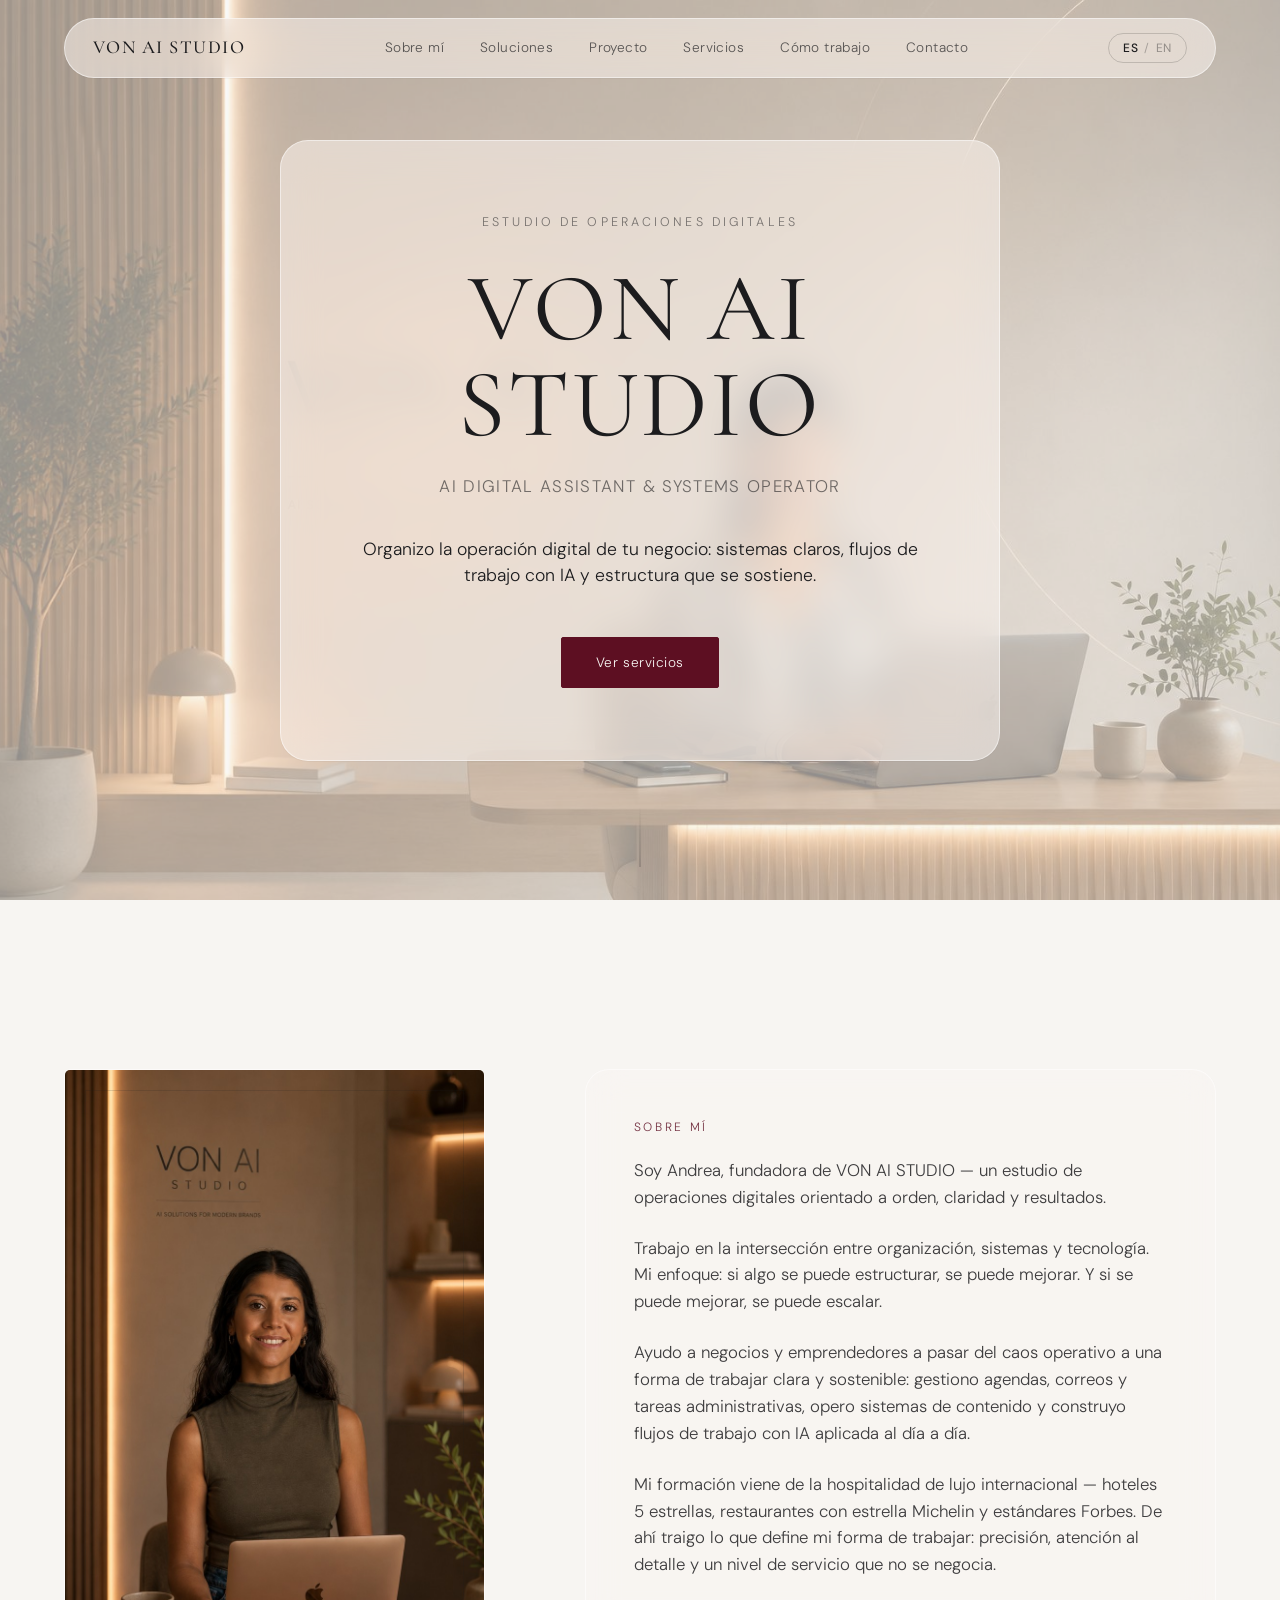
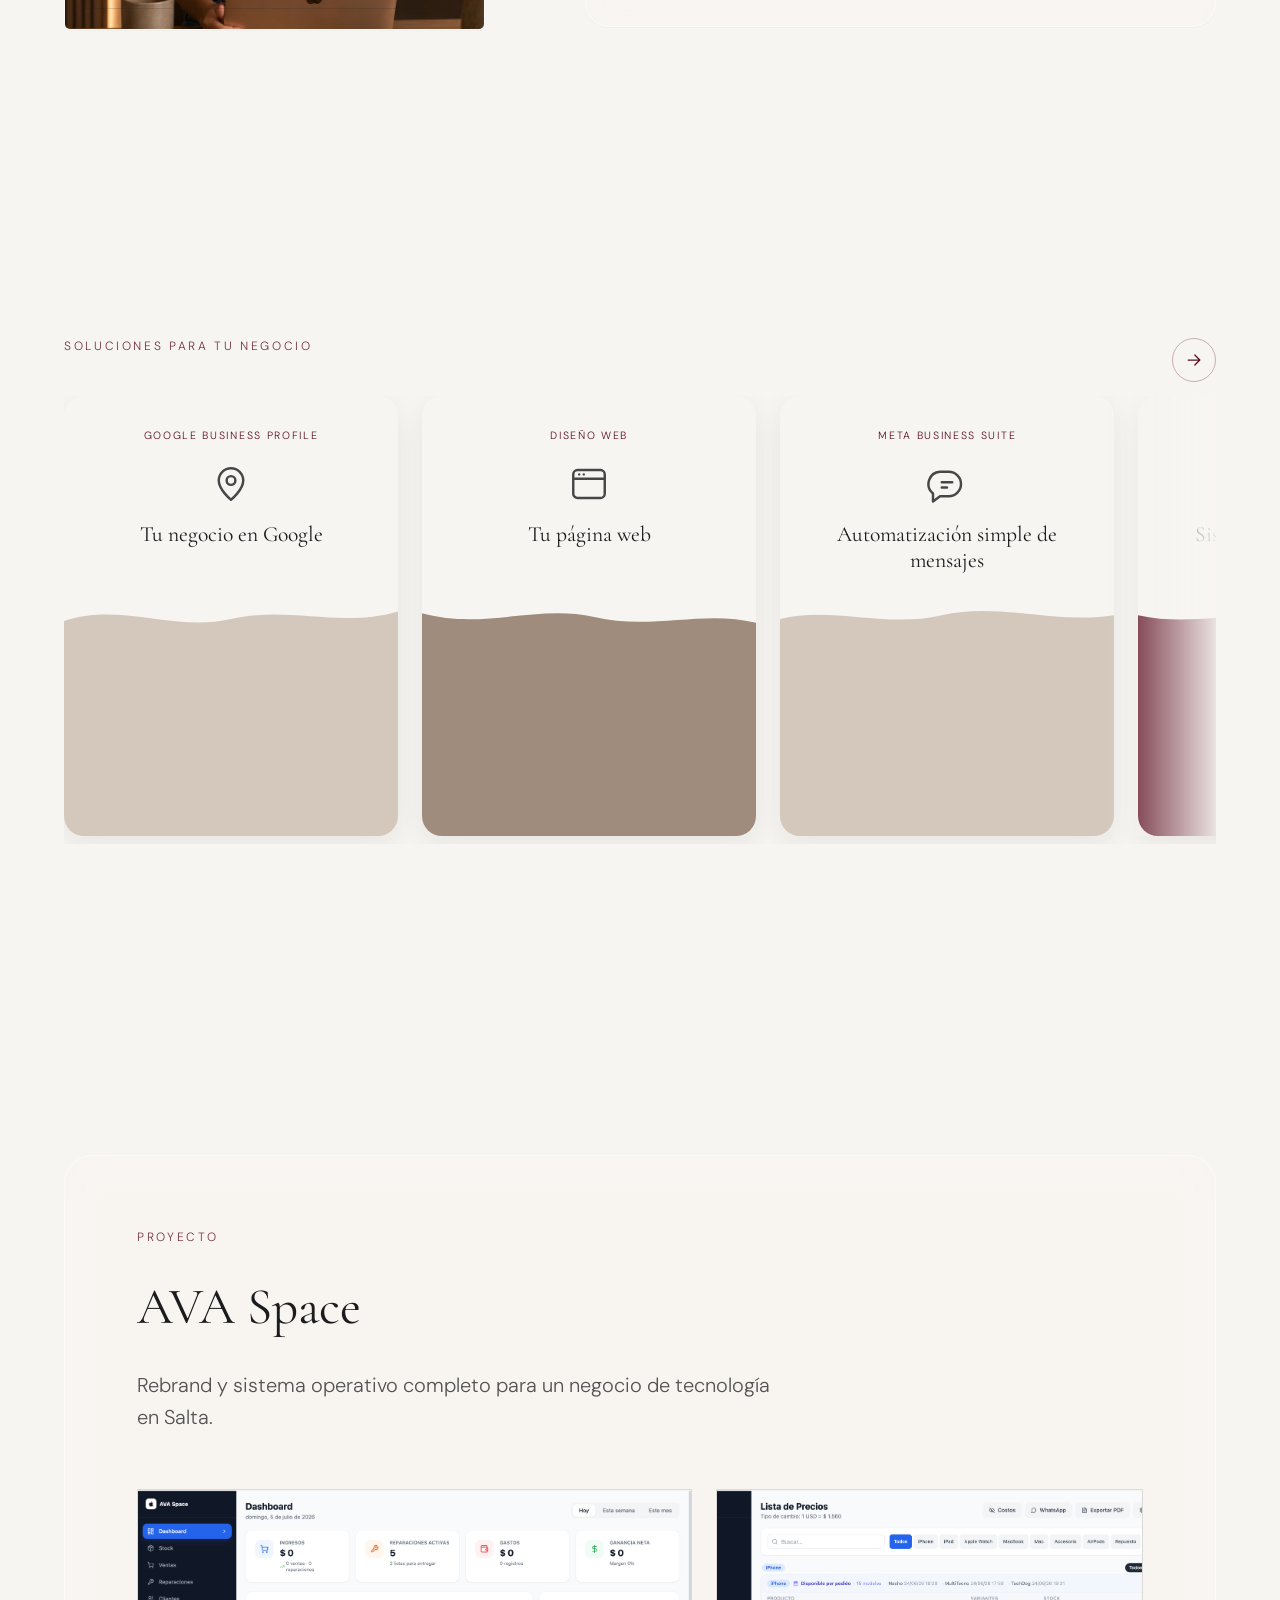
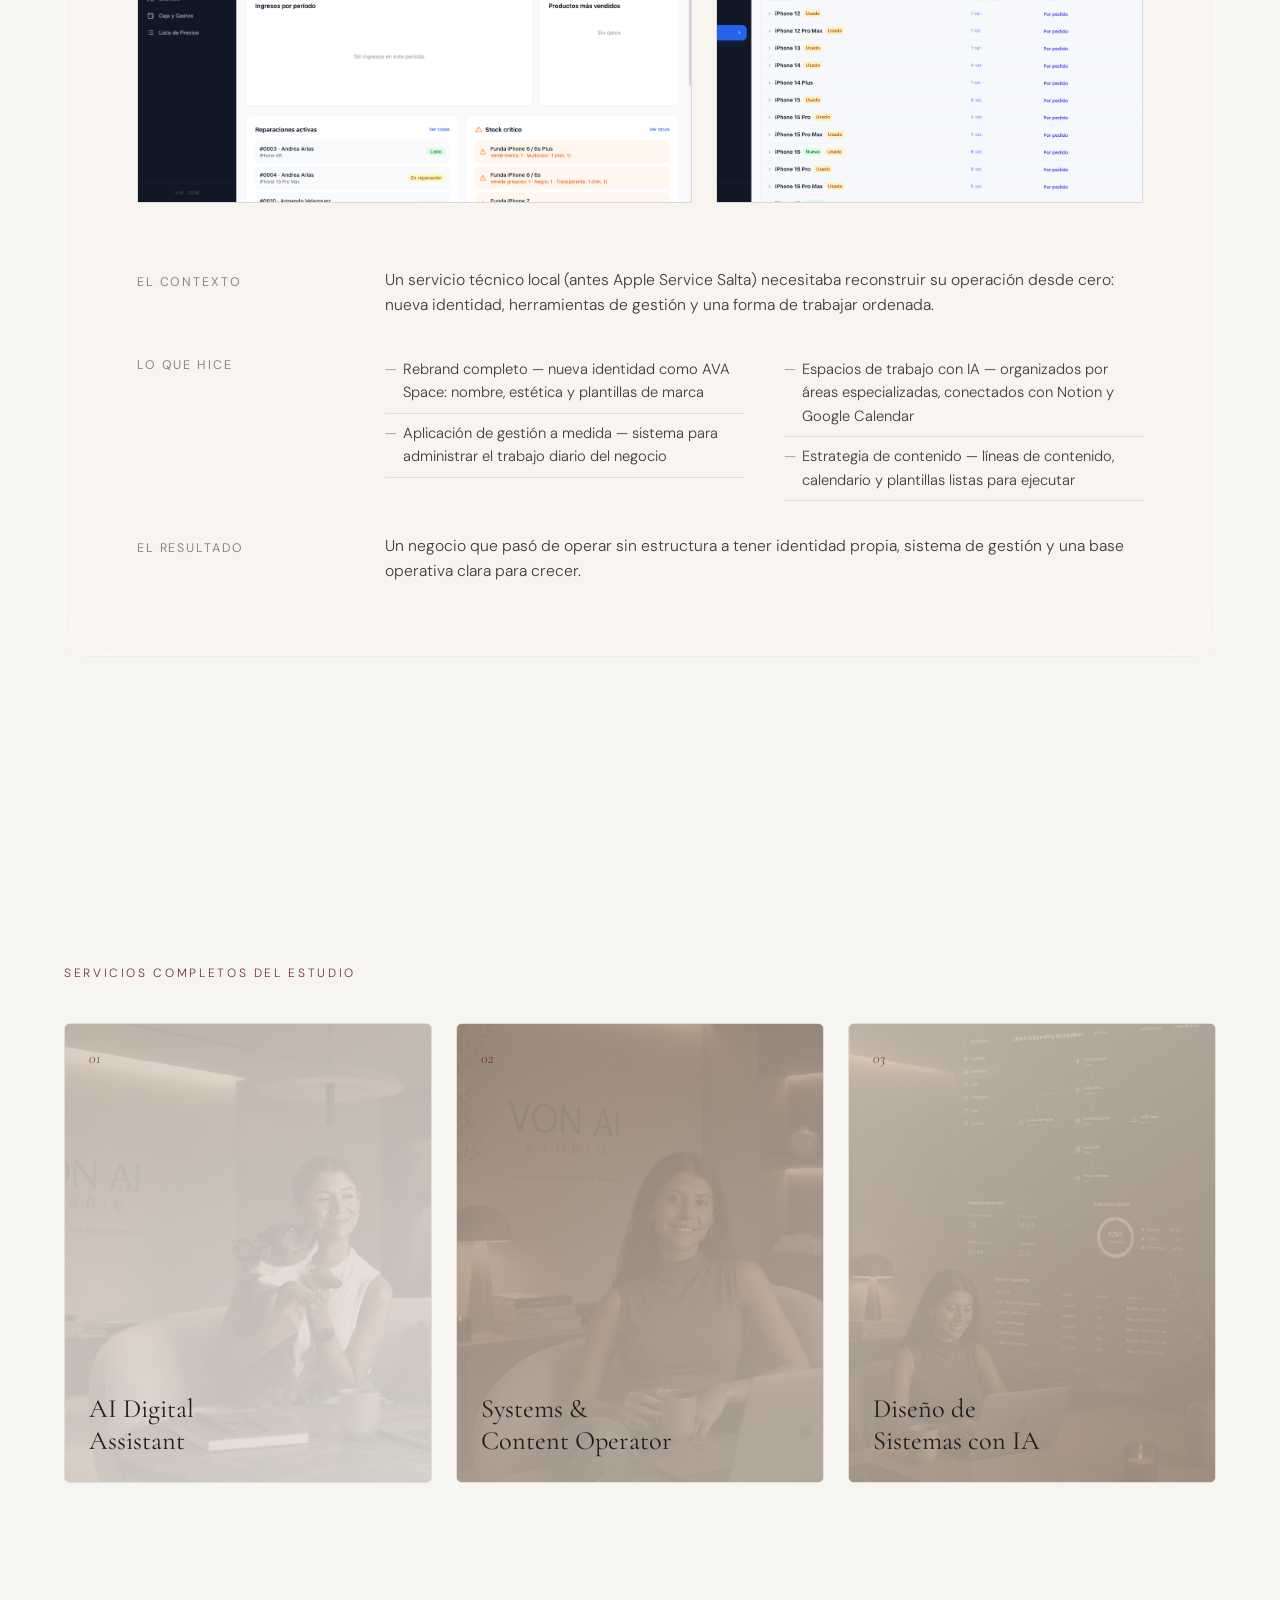
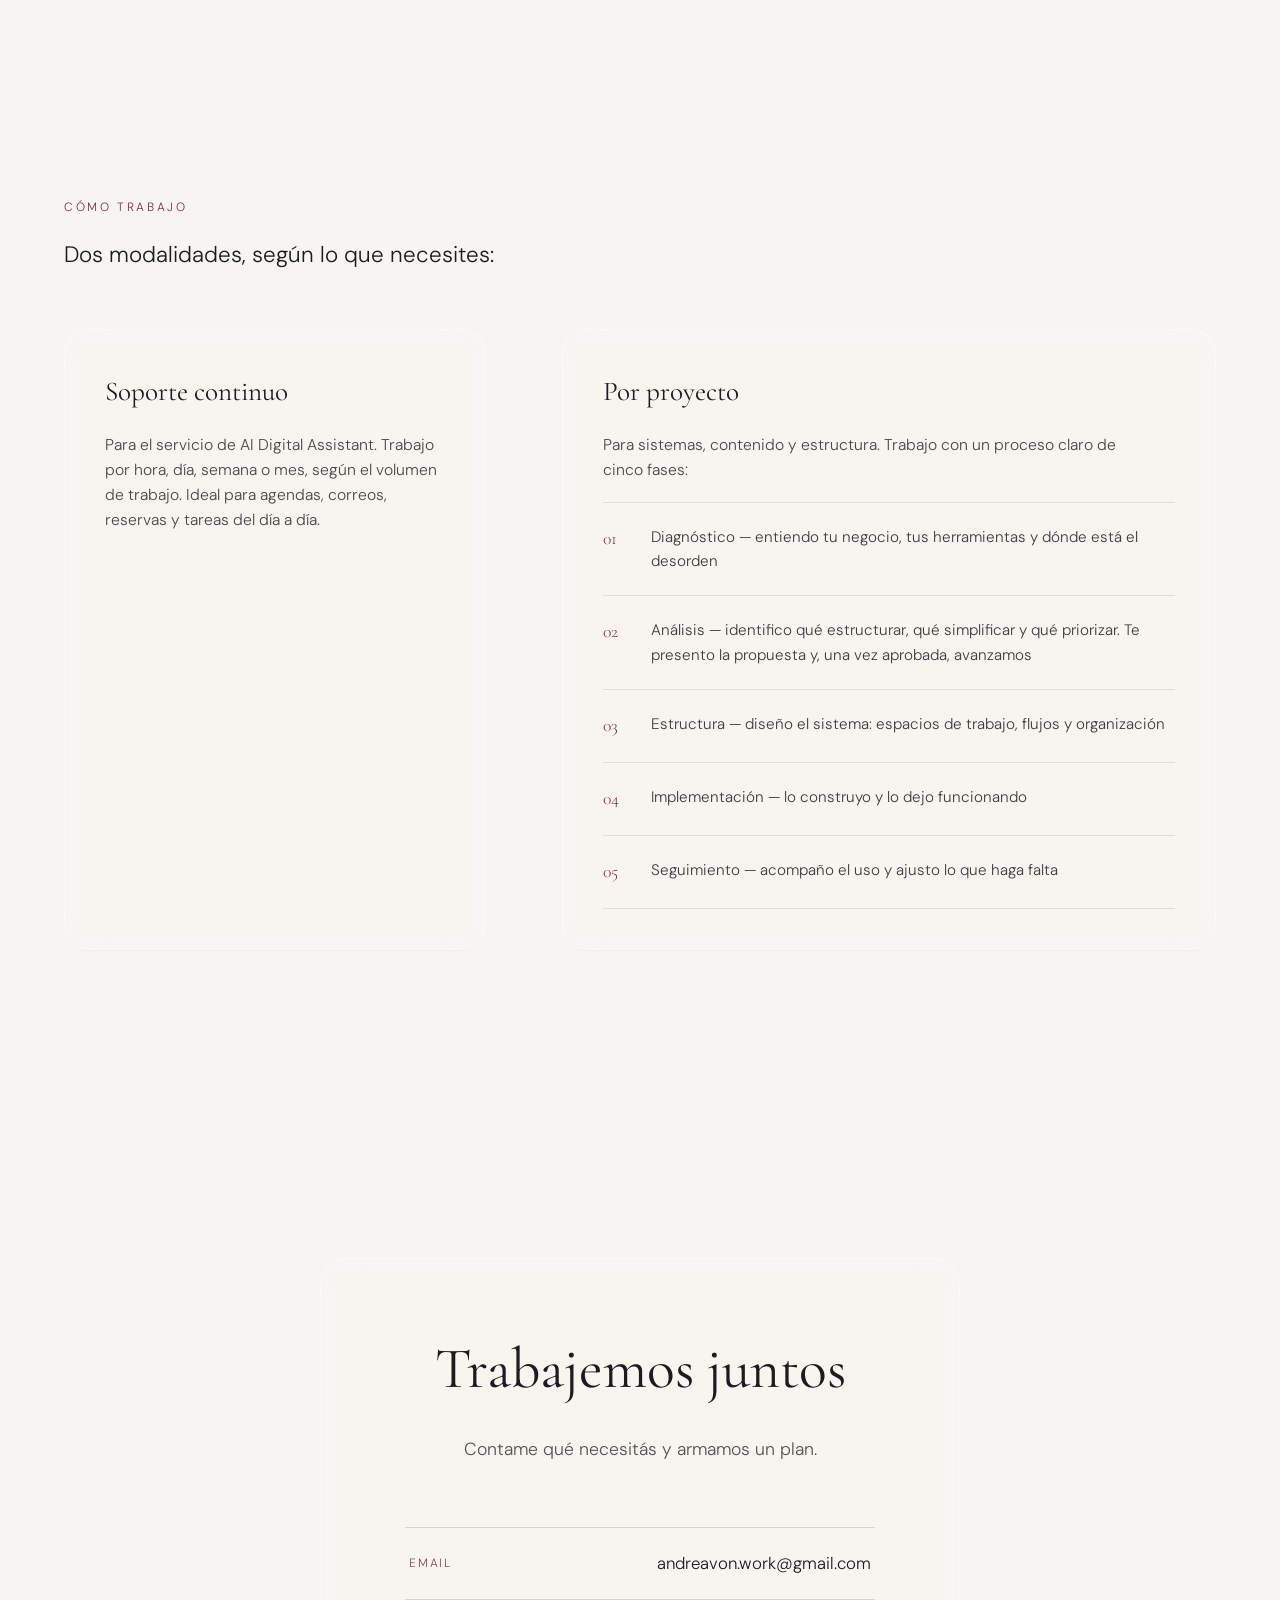
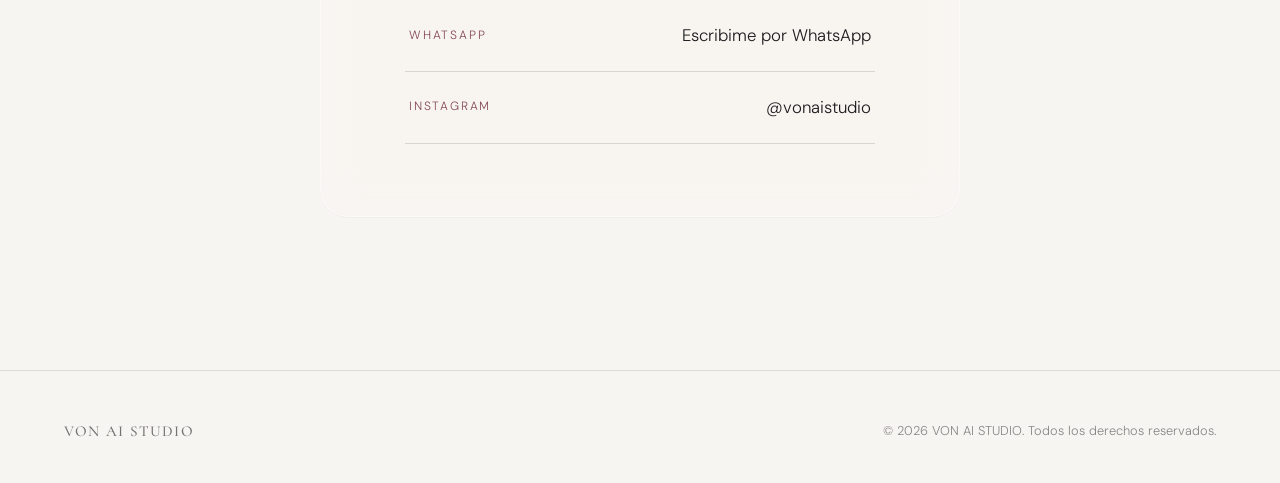
==== commit 74221cd8: "Redesign: new palette, solutions carousel, reordered sections Palette moves to ivory/beige/moka/burg" ====
--- a/index.html
+++ b/index.html
@@ -28,9 +28,10 @@
 
     <nav class="main-nav" id="main-nav">
       <a href="#sobre-mi" class="lang-es">Sobre mí</a><a href="#sobre-mi" class="lang-en">About</a>
+      <a href="#soluciones" class="lang-es">Soluciones</a><a href="#soluciones" class="lang-en">Solutions</a>
+      <a href="#proyecto" class="lang-es">Proyecto</a><a href="#proyecto" class="lang-en">Project</a>
       <a href="#servicios" class="lang-es">Servicios</a><a href="#servicios" class="lang-en">Services</a>
       <a href="#como-trabajo" class="lang-es">Cómo trabajo</a><a href="#como-trabajo" class="lang-en">How I work</a>
-      <a href="#proyecto" class="lang-es">Proyecto</a><a href="#proyecto" class="lang-en">Project</a>
       <a href="#contacto" class="lang-es">Contacto</a><a href="#contacto" class="lang-en">Contact</a>
     </nav>
 
@@ -59,7 +60,7 @@
     <p class="hero-text lang-es">Organizo la operación digital de tu negocio: sistemas claros, flujos de trabajo con IA y estructura que se sostiene.</p>
     <p class="hero-text lang-en">Clear systems, AI-assisted workflows, and structure that lasts — digital operations, organized.</p>
 
-    <a href="#servicios" class="btn btn-primary">
+    <a href="#soluciones" class="btn btn-primary">
       <span class="lang-es">Ver servicios</span><span class="lang-en">View services</span>
     </a>
   </div>
@@ -95,11 +96,347 @@
   </div>
 </section>
 
+<!-- ============ SOLUCIONES PARA TU NEGOCIO ============ -->
+<section id="soluciones" class="solutions">
+  <div class="solutions-inner">
+    <p class="section-label lang-es">Soluciones para tu negocio</p>
+    <p class="section-label lang-en">Solutions for your business</p>
+
+    <div class="sol-carousel">
+      <div class="sol-track" id="sol-track">
+
+        <article class="sol-card sol-c1" data-sol="sol-1" tabindex="0" role="button">
+          <div class="sol-fill" aria-hidden="true">
+            <svg class="sol-wave" viewBox="0 0 320 40" preserveAspectRatio="none"><path d="M0,22 C55,2 105,34 160,20 C215,6 265,30 320,12 L320,40 L0,40 Z"/></svg>
+          </div>
+          <div class="sol-content">
+            <p class="sol-tag lang-es">Google Business Profile</p>
+            <p class="sol-tag lang-en">Google Business Profile</p>
+            <span class="sol-icon" aria-hidden="true">
+              <svg viewBox="0 0 24 24" fill="none" stroke="currentColor" stroke-width="1.4" stroke-linecap="round" stroke-linejoin="round"><path d="M12 21s7-5.686 7-11a7 7 0 1 0-14 0c0 5.314 7 11 7 11Z"/><circle cx="12" cy="10" r="2.5"/></svg>
+            </span>
+            <h3 class="sol-title lang-es">Tu negocio en Google</h3>
+            <h3 class="sol-title lang-en">Your business on Google</h3>
+            <div class="sol-hover">
+              <p class="lang-es">Cuando te buscan en Google, ¿cómo aparece tu negocio? Creo u optimizo tu ficha completa: mapa, fotos de calidad que atraen clientes, horarios, reseñas e información siempre al día.</p>
+              <p class="lang-en">When people search for you on Google, how does your business show up? I create or optimize your full profile: map, quality photos that attract customers, hours, reviews, and up-to-date information.</p>
+              <span class="sol-arrow-icon" aria-hidden="true">&rarr;</span>
+            </div>
+          </div>
+        </article>
+
+        <article class="sol-card sol-c2" data-sol="sol-2" tabindex="0" role="button">
+          <div class="sol-fill" aria-hidden="true">
+            <svg class="sol-wave" viewBox="0 0 320 40" preserveAspectRatio="none"><path d="M0,14 C60,32 110,4 165,18 C220,32 270,10 320,24 L320,40 L0,40 Z"/></svg>
+          </div>
+          <div class="sol-content">
+            <p class="sol-tag lang-es">Diseño web</p>
+            <p class="sol-tag lang-en">Web design</p>
+            <span class="sol-icon" aria-hidden="true">
+              <svg viewBox="0 0 24 24" fill="none" stroke="currentColor" stroke-width="1.4" stroke-linecap="round" stroke-linejoin="round"><rect x="3" y="4" width="18" height="16" rx="2.5"/><path d="M3 9h18"/><path d="M6.4 6.5h.01M9 6.5h.01"/></svg>
+            </span>
+            <h3 class="sol-title lang-es">Tu página web</h3>
+            <h3 class="sol-title lang-en">Your website</h3>
+            <div class="sol-hover">
+              <p class="lang-es">Una web simple y profesional para tu negocio: que te encuentren, te conozcan y te contacten.</p>
+              <p class="lang-en">A simple, professional website for your business: so people find you, get to know you, and reach out.</p>
+              <span class="sol-arrow-icon" aria-hidden="true">&rarr;</span>
+            </div>
+          </div>
+        </article>
+
+        <article class="sol-card sol-c3" data-sol="sol-3" tabindex="0" role="button">
+          <div class="sol-fill" aria-hidden="true">
+            <svg class="sol-wave" viewBox="0 0 320 40" preserveAspectRatio="none"><path d="M0,20 C50,6 100,30 155,16 C210,2 265,26 320,16 L320,40 L0,40 Z"/></svg>
+          </div>
+          <div class="sol-content">
+            <p class="sol-tag lang-es">Meta Business Suite</p>
+            <p class="sol-tag lang-en">Meta Business Suite</p>
+            <span class="sol-icon" aria-hidden="true">
+              <svg viewBox="0 0 24 24" fill="none" stroke="currentColor" stroke-width="1.4" stroke-linecap="round" stroke-linejoin="round"><path d="M20 12a7 7 0 0 1-7 7H8l-4 3v-4.6A7 7 0 0 1 8 5h5a7 7 0 0 1 7 7Z"/><path d="M9 11h6M9 14h3"/></svg>
+            </span>
+            <h3 class="sol-title lang-es">Automatización simple de mensajes</h3>
+            <h3 class="sol-title lang-en">Simple message automation</h3>
+            <div class="sol-hover">
+              <p class="lang-es">¿Te quedan mensajes de clientes sin responder entre tantas apps? Centralizo y automatizo tus consultas de WhatsApp, Instagram y Facebook.</p>
+              <p class="lang-en">Are customer messages going unanswered across too many apps? I centralize and automate your WhatsApp, Instagram, and Facebook inquiries.</p>
+              <span class="sol-arrow-icon" aria-hidden="true">&rarr;</span>
+            </div>
+          </div>
+        </article>
+
+        <article class="sol-card sol-c4" data-sol="sol-4" tabindex="0" role="button">
+          <div class="sol-fill" aria-hidden="true">
+            <svg class="sol-wave" viewBox="0 0 320 40" preserveAspectRatio="none"><path d="M0,16 C58,30 108,6 162,20 C216,34 268,12 320,20 L320,40 L0,40 Z"/></svg>
+          </div>
+          <div class="sol-content">
+            <p class="sol-tag lang-es">Gestión a medida</p>
+            <p class="sol-tag lang-en">Custom management</p>
+            <span class="sol-icon" aria-hidden="true">
+              <svg viewBox="0 0 24 24" fill="none" stroke="currentColor" stroke-width="1.4" stroke-linecap="round" stroke-linejoin="round"><rect x="3" y="3" width="7" height="9" rx="1.6"/><rect x="14" y="3" width="7" height="5" rx="1.6"/><rect x="3" y="16" width="7" height="5" rx="1.6"/><rect x="14" y="12" width="7" height="9" rx="1.6"/></svg>
+            </span>
+            <h3 class="sol-title lang-es">Sistema de gestión para tu negocio</h3>
+            <h3 class="sol-title lang-en">A management system for your business</h3>
+            <div class="sol-hover">
+              <p class="lang-es">¿Llevás las ventas, el stock, turnos o los clientes en papel o en planillas sueltas? Creo un sistema simple para administrar todo tu negocio en un solo lugar.</p>
+              <p class="lang-en">Are you tracking sales, stock, appointments, or your clients on paper or scattered spreadsheets? I build a simple system to run your whole business in one place.</p>
+              <span class="sol-arrow-icon" aria-hidden="true">&rarr;</span>
+            </div>
+          </div>
+        </article>
+
+      </div>
+
+      <div class="sol-peek" id="sol-peek" aria-hidden="true"></div>
+      <button type="button" class="sol-nav" id="sol-nav" aria-label="Ver más soluciones">
+        <svg viewBox="0 0 24 24" fill="none" stroke="currentColor" stroke-width="1.5" stroke-linecap="round" stroke-linejoin="round"><path d="M5 12h14M13 6l6 6-6 6"/></svg>
+      </button>
+    </div>
+
+    <div class="sol-dots" id="sol-dots" aria-hidden="true">
+      <span class="sol-dot is-active"></span><span class="sol-dot"></span><span class="sol-dot"></span><span class="sol-dot"></span>
+    </div>
+
+    <div class="sol-panels">
+
+      <div class="sol-panel" id="sol-1">
+        <div class="sol-panel-clip">
+          <div class="sol-panel-inner glass">
+            <button type="button" class="sol-panel-close" aria-label="Cerrar / Close">&times;</button>
+
+            <h3 class="lang-es">Tu negocio en Google</h3>
+            <h3 class="lang-en">Your business on Google</h3>
+            <p class="sol-panel-sub lang-es">Tu ficha de Google completa y funcionando — para que quien te busque, te encuentre y confíe.</p>
+            <p class="sol-panel-sub lang-en">Your Google profile complete and working — so whoever searches for you finds you and trusts you.</p>
+
+            <div class="sol-blocks">
+              <div class="sol-block">
+                <span class="sol-block-icon" aria-hidden="true"><svg viewBox="0 0 24 24" fill="none" stroke="currentColor" stroke-width="1.4" stroke-linecap="round" stroke-linejoin="round"><path d="M12 21s7-5.686 7-11a7 7 0 1 0-14 0c0 5.314 7 11 7 11Z"/><circle cx="12" cy="10" r="2.5"/></svg></span>
+                <h4 class="lang-es">En el mapa</h4>
+                <h4 class="lang-en">On the map</h4>
+                <p class="lang-es">Tu negocio ubicado y visible en Google Maps</p>
+                <p class="lang-en">Your business located and visible on Google Maps</p>
+              </div>
+              <div class="sol-block">
+                <span class="sol-block-icon" aria-hidden="true"><svg viewBox="0 0 24 24" fill="none" stroke="currentColor" stroke-width="1.4" stroke-linecap="round" stroke-linejoin="round"><rect x="3" y="4" width="18" height="16" rx="2.5"/><circle cx="8.5" cy="9.5" r="1.6"/><path d="m5 18 5-5 4 4 2-2 3 3"/></svg></span>
+                <h4 class="lang-es">Ficha completa</h4>
+                <h4 class="lang-en">Complete profile</h4>
+                <p class="lang-es">Fotos, horarios, servicios y datos siempre correctos</p>
+                <p class="lang-en">Photos, hours, services, and accurate information</p>
+              </div>
+              <div class="sol-block">
+                <span class="sol-block-icon" aria-hidden="true"><svg viewBox="0 0 24 24" fill="none" stroke="currentColor" stroke-width="1.4" stroke-linecap="round" stroke-linejoin="round"><path d="m12 3 2.7 5.6 6.1.9-4.4 4.3 1 6.1L12 17l-5.4 2.9 1-6.1L3.2 9.5l6.1-.9L12 3Z"/></svg></span>
+                <h4 class="lang-es">Reseñas activas</h4>
+                <h4 class="lang-en">Active reviews</h4>
+                <p class="lang-es">Lista para recibir opiniones de tus clientes</p>
+                <p class="lang-en">Ready to receive your customers' feedback</p>
+              </div>
+            </div>
+
+            <div class="sol-panel-foot">
+              <a href="https://wa.me/5493876383191" target="_blank" rel="noopener" class="btn btn-primary">
+                <span class="lang-es">Consultar por WhatsApp</span><span class="lang-en">Ask me on WhatsApp</span>
+              </a>
+            </div>
+          </div>
+        </div>
+      </div>
+
+      <div class="sol-panel" id="sol-2">
+        <div class="sol-panel-clip">
+          <div class="sol-panel-inner glass">
+            <button type="button" class="sol-panel-close" aria-label="Cerrar / Close">&times;</button>
+
+            <h3 class="lang-es">Tu página web</h3>
+            <h3 class="lang-en">Your website</h3>
+            <p class="sol-panel-sub lang-es">Una página a medida, clara y moderna, sin complicaciones técnicas para vos.</p>
+            <p class="sol-panel-sub lang-en">A custom page, clear and modern, with no technical hassle for you.</p>
+
+            <div class="sol-blocks">
+              <div class="sol-block">
+                <span class="sol-block-icon" aria-hidden="true"><svg viewBox="0 0 24 24" fill="none" stroke="currentColor" stroke-width="1.4" stroke-linecap="round" stroke-linejoin="round"><path d="M12 3a9 9 0 1 0 0 18c1 0 1.6-.7 1.6-1.5 0-.4-.2-.8-.5-1.1-.3-.3-.4-.6-.4-1 0-.8.7-1.4 1.5-1.4H16a5 5 0 0 0 5-5c0-4.4-4-8-9-8Z"/><circle cx="7.5" cy="11.5" r="1"/><circle cx="10" cy="7.5" r="1"/><circle cx="14.5" cy="7.5" r="1"/></svg></span>
+                <h4 class="lang-es">Diseño a tu medida</h4>
+                <h4 class="lang-en">Made to fit you</h4>
+                <p class="lang-es">Tu negocio, tus colores, tu información</p>
+                <p class="lang-en">Your business, your colors, your information</p>
+              </div>
+              <div class="sol-block">
+                <span class="sol-block-icon" aria-hidden="true"><svg viewBox="0 0 24 24" fill="none" stroke="currentColor" stroke-width="1.4" stroke-linecap="round" stroke-linejoin="round"><path d="M10 13a5 5 0 0 0 7.5.5l3-3a5 5 0 0 0-7-7L11.8 5.2"/><path d="M14 11a5 5 0 0 0-7.5-.5l-3 3a5 5 0 0 0 7 7l1.7-1.7"/></svg></span>
+                <h4 class="lang-es">Lista para compartir</h4>
+                <h4 class="lang-en">Ready to share</h4>
+                <p class="lang-es">Un link para tu Instagram, WhatsApp y tarjetas</p>
+                <p class="lang-en">One link for your Instagram, WhatsApp, and cards</p>
+              </div>
+              <div class="sol-block">
+                <span class="sol-block-icon" aria-hidden="true"><svg viewBox="0 0 24 24" fill="none" stroke="currentColor" stroke-width="1.4" stroke-linecap="round" stroke-linejoin="round"><path d="M20 12a7 7 0 0 1-7 7H8l-4 3v-4.6A7 7 0 0 1 8 5h5a7 7 0 0 1 7 7Z"/></svg></span>
+                <h4 class="lang-es">Contacto directo</h4>
+                <h4 class="lang-en">Direct contact</h4>
+                <p class="lang-es">Botón de WhatsApp para que te escriban al instante</p>
+                <p class="lang-en">WhatsApp button so customers can message you instantly</p>
+              </div>
+            </div>
+
+            <div class="sol-panel-foot">
+              <a href="https://wa.me/5493876383191" target="_blank" rel="noopener" class="btn btn-primary">
+                <span class="lang-es">Consultar por WhatsApp</span><span class="lang-en">Ask me on WhatsApp</span>
+              </a>
+            </div>
+          </div>
+        </div>
+      </div>
+
+      <div class="sol-panel" id="sol-3">
+        <div class="sol-panel-clip">
+          <div class="sol-panel-inner glass">
+            <button type="button" class="sol-panel-close" aria-label="Cerrar / Close">&times;</button>
+
+            <h3 class="lang-es">Automatización simple de mensajes</h3>
+            <h3 class="lang-en">Simple message automation</h3>
+            <p class="sol-panel-sub lang-es">Todos tus mensajes organizados en una sola bandeja, para que ninguna venta se escape y ningún cliente quede sin responder.</p>
+            <p class="sol-panel-sub lang-en">All your messages organized in one inbox, so no sale slips away and no customer goes unanswered.</p>
+
+            <div class="sol-blocks">
+              <div class="sol-block">
+                <span class="sol-block-icon" aria-hidden="true"><svg viewBox="0 0 24 24" fill="none" stroke="currentColor" stroke-width="1.4" stroke-linecap="round" stroke-linejoin="round"><path d="M3 13h4.5l2 3h5l2-3H21"/><path d="M5.6 5h12.8l2.6 8v5a2 2 0 0 1-2 2H5a2 2 0 0 1-2-2v-5l2.6-8Z"/></svg></span>
+                <h4 class="lang-es">Todo en un lugar</h4>
+                <h4 class="lang-en">All in one place</h4>
+                <p class="lang-es">WhatsApp, Instagram y Facebook en una sola bandeja</p>
+                <p class="lang-en">WhatsApp, Instagram, and Facebook in a single inbox</p>
+              </div>
+              <div class="sol-block">
+                <span class="sol-block-icon" aria-hidden="true"><svg viewBox="0 0 24 24" fill="none" stroke="currentColor" stroke-width="1.4" stroke-linecap="round" stroke-linejoin="round"><path d="M13 2.5 4.8 13.6H11l-1 8 8.4-11.3H12l1-7.8Z"/></svg></span>
+                <h4 class="lang-es">Respuestas listas / automáticas</h4>
+                <h4 class="lang-en">Ready-made / automatic replies</h4>
+                <p class="lang-es">Algunas automáticas, otras guardadas para responder con rapidez</p>
+                <p class="lang-en">Some automated, others saved to respond quickly</p>
+              </div>
+              <div class="sol-block">
+                <span class="sol-block-icon" aria-hidden="true"><svg viewBox="0 0 24 24" fill="none" stroke="currentColor" stroke-width="1.4" stroke-linecap="round" stroke-linejoin="round"><path d="M12 3 5 6v6c0 4.5 3 8 7 9 4-1 7-4.5 7-9V6l-7-3Z"/><path d="m9 12 2 2 4-4"/></svg></span>
+                <h4 class="lang-es">Sin apps nuevas</h4>
+                <h4 class="lang-en">No new apps</h4>
+                <p class="lang-es">Tus cuentas de siempre, centralizadas en un solo lugar</p>
+                <p class="lang-en">Your existing accounts, centralized in one place</p>
+              </div>
+            </div>
+
+            <div class="sol-panel-foot">
+              <a href="https://wa.me/5493876383191" target="_blank" rel="noopener" class="btn btn-primary">
+                <span class="lang-es">Consultar por WhatsApp</span><span class="lang-en">Ask me on WhatsApp</span>
+              </a>
+            </div>
+          </div>
+        </div>
+      </div>
+
+      <div class="sol-panel" id="sol-4">
+        <div class="sol-panel-clip">
+          <div class="sol-panel-inner glass">
+            <button type="button" class="sol-panel-close" aria-label="Cerrar / Close">&times;</button>
+
+            <h3 class="lang-es">Sistema de gestión para tu negocio</h3>
+            <h3 class="lang-en">A management system for your business</h3>
+            <p class="sol-panel-sub lang-es">Un sistema hecho para cómo trabaja tu negocio — sin planillas dispersas ni información perdida.</p>
+            <p class="sol-panel-sub lang-en">A system built around how your business works — no scattered spreadsheets, no lost information.</p>
+
+            <div class="sol-blocks">
+              <div class="sol-block">
+                <span class="sol-block-icon" aria-hidden="true"><svg viewBox="0 0 24 24" fill="none" stroke="currentColor" stroke-width="1.4" stroke-linecap="round" stroke-linejoin="round"><rect x="5" y="4" width="14" height="17" rx="2.2"/><path d="M9.5 4V3.2a1 1 0 0 1 1-1h3a1 1 0 0 1 1 1V4"/><path d="M9 10h6M9 13.5h6M9 17h3.5"/></svg></span>
+                <h4 class="lang-es">Todo registrado</h4>
+                <h4 class="lang-en">Everything recorded</h4>
+                <p class="lang-es">Ventas, caja, stock, turnos, base de datos de clientes o lo que tu negocio necesite</p>
+                <p class="lang-en">Sales, cash, stock, appointments, customer database, or whatever your business needs</p>
+              </div>
+              <div class="sol-block">
+                <span class="sol-block-icon" aria-hidden="true"><svg viewBox="0 0 24 24" fill="none" stroke="currentColor" stroke-width="1.4" stroke-linecap="round" stroke-linejoin="round"><path d="M4 7h16M4 12h16M4 17h16"/><circle cx="9" cy="7" r="2"/><circle cx="15" cy="12" r="2"/><circle cx="8" cy="17" r="2"/></svg></span>
+                <h4 class="lang-es">A tu medida</h4>
+                <h4 class="lang-en">Made to measure</h4>
+                <p class="lang-es">Diseñado según cómo trabajás, no al revés</p>
+                <p class="lang-en">Designed around how you work, not the other way around</p>
+              </div>
+              <div class="sol-block">
+                <span class="sol-block-icon" aria-hidden="true"><svg viewBox="0 0 24 24" fill="none" stroke="currentColor" stroke-width="1.4" stroke-linecap="round" stroke-linejoin="round"><circle cx="12" cy="12" r="9"/><path d="m8.4 12.4 2.5 2.5 4.7-5.2"/></svg></span>
+                <h4 class="lang-es">Simple de usar</h4>
+                <h4 class="lang-en">Simple to use</h4>
+                <p class="lang-es">Pensado para el día a día, sin conocimientos técnicos</p>
+                <p class="lang-en">Built for everyday use, no technical knowledge needed</p>
+              </div>
+            </div>
+
+            <div class="sol-panel-foot">
+              <a href="https://wa.me/5493876383191" target="_blank" rel="noopener" class="btn btn-primary">
+                <span class="lang-es">Consultar por WhatsApp</span><span class="lang-en">Ask me on WhatsApp</span>
+              </a>
+              <a href="#proyecto" class="sol-panel-link">
+                <span class="lang-es">Mirá un proyecto real más abajo &rarr; AVA Space</span>
+                <span class="lang-en">See a real project below &rarr; AVA Space</span>
+              </a>
+            </div>
+          </div>
+        </div>
+      </div>
+
+    </div>
+  </div>
+</section>
+
+<!-- ============ PROYECTO: AVA SPACE ============ -->
+<section id="proyecto" class="project">
+  <div class="project-inner glass">
+    <p class="section-label lang-es">Proyecto</p>
+    <p class="section-label lang-en">Project</p>
+
+    <h2 class="lang-es">AVA Space</h2>
+    <h2 class="lang-en">AVA Space</h2>
+
+    <p class="project-subtitle lang-es">Rebrand y sistema operativo completo para un negocio de tecnología en Salta.</p>
+    <p class="project-subtitle lang-en">Full rebrand and operating system for a tech business in Salta, Argentina.</p>
+
+    <div class="project-shots">
+      <img src="assets/img/ava-dashboard-1.png" alt="AVA Space — dashboard de gestión" loading="lazy">
+      <img src="assets/img/ava-dashboard-2.png" alt="AVA Space — lista de precios" loading="lazy">
+    </div>
+
+    <div class="project-grid">
+      <div class="project-col lang-es">
+        <h4>El contexto</h4>
+        <p>Un servicio técnico local (antes Apple Service Salta) necesitaba reconstruir su operación desde cero: nueva identidad, herramientas de gestión y una forma de trabajar ordenada.</p>
+
+        <h4>Lo que hice</h4>
+        <ul>
+          <li>Rebrand completo — nueva identidad como AVA Space: nombre, estética y plantillas de marca</li>
+          <li>Aplicación de gestión a medida — sistema para administrar el trabajo diario del negocio</li>
+          <li>Espacios de trabajo con IA — organizados por áreas especializadas, conectados con Notion y Google Calendar</li>
+          <li>Estrategia de contenido — líneas de contenido, calendario y plantillas listas para ejecutar</li>
+        </ul>
+
+        <h4>El resultado</h4>
+        <p>Un negocio que pasó de operar sin estructura a tener identidad propia, sistema de gestión y una base operativa clara para crecer.</p>
+      </div>
+
+      <div class="project-col lang-en">
+        <h4>The context</h4>
+        <p>A local tech repair business (formerly Apple Service Salta) needed to rebuild its operation from scratch: new identity, management tools, and an organized way of working.</p>
+
+        <h4>What I did</h4>
+        <ul>
+          <li>Full rebrand — new identity as AVA Space: name, aesthetics, and brand templates</li>
+          <li>Custom management application — a system to run the business's daily work</li>
+          <li>AI workspaces — organized by specialized areas, connected to Notion and Google Calendar</li>
+          <li>Content strategy — content lines, calendar, and templates ready to execute</li>
+        </ul>
+
+        <h4>The result</h4>
+        <p>A business that went from operating without structure to having its own identity, a management system, and a clear operational base to grow.</p>
+      </div>
+    </div>
+  </div>
+</section>
+
 <!-- ============ SERVICIOS ============ -->
 <section id="servicios" class="services">
   <div class="services-inner">
-    <p class="section-label lang-es">Servicios</p>
-    <p class="section-label lang-en">Services</p>
+    <p class="section-label lang-es">Servicios completos del estudio</p>
+    <p class="section-label lang-en">Full studio services</p>
 
     <div class="services-grid">
 
@@ -110,6 +447,9 @@
         <div class="tile-label">
           <h3 class="lang-es">AI Digital<br>Assistant</h3>
           <h3 class="lang-en">AI Digital<br>Assistant</h3>
+          <span class="tile-chevron" aria-hidden="true">
+            <svg viewBox="0 0 24 24" fill="none"><path d="M5 9l7 7 7-7" stroke="currentColor" stroke-width="1.5" stroke-linecap="round" stroke-linejoin="round"/></svg>
+          </span>
         </div>
 
         <div class="tile-overlay">
@@ -133,6 +473,9 @@
         <div class="tile-label">
           <h3 class="lang-es">Systems &amp;<br>Content Operator</h3>
           <h3 class="lang-en">Systems &amp;<br>Content Operator</h3>
+          <span class="tile-chevron" aria-hidden="true">
+            <svg viewBox="0 0 24 24" fill="none"><path d="M5 9l7 7 7-7" stroke="currentColor" stroke-width="1.5" stroke-linecap="round" stroke-linejoin="round"/></svg>
+          </span>
         </div>
 
         <div class="tile-overlay">
@@ -156,6 +499,9 @@
         <div class="tile-label">
           <h3 class="lang-es">Diseño de<br>Sistemas con IA</h3>
           <h3 class="lang-en">Systems<br>Architect</h3>
+          <span class="tile-chevron" aria-hidden="true">
+            <svg viewBox="0 0 24 24" fill="none"><path d="M5 9l7 7 7-7" stroke="currentColor" stroke-width="1.5" stroke-linecap="round" stroke-linejoin="round"/></svg>
+          </span>
         </div>
 
         <div class="tile-overlay">
@@ -478,59 +824,6 @@
   </div>
 </section>
 
-<!-- ============ PROYECTO: AVA SPACE ============ -->
-<section id="proyecto" class="project">
-  <div class="project-inner glass">
-    <p class="section-label lang-es">Proyecto</p>
-    <p class="section-label lang-en">Project</p>
-
-    <h2 class="lang-es">AVA Space</h2>
-    <h2 class="lang-en">AVA Space</h2>
-
-    <p class="project-subtitle lang-es">Rebrand y sistema operativo completo para un negocio de tecnología en Salta.</p>
-    <p class="project-subtitle lang-en">Full rebrand and operating system for a tech business in Salta, Argentina.</p>
-
-    <div class="project-shots">
-      <img src="assets/img/ava-dashboard-1.png" alt="AVA Space — dashboard de gestión" loading="lazy">
-      <img src="assets/img/ava-dashboard-2.png" alt="AVA Space — lista de precios" loading="lazy">
-    </div>
-
-    <div class="project-grid">
-      <div class="project-col lang-es">
-        <h4>El contexto</h4>
-        <p>Un servicio técnico local (antes Apple Service Salta) necesitaba reconstruir su operación desde cero: nueva identidad, herramientas de gestión y una forma de trabajar ordenada.</p>
-
-        <h4>Lo que hice</h4>
-        <ul>
-          <li>Rebrand completo — nueva identidad como AVA Space: nombre, estética y plantillas de marca</li>
-          <li>Aplicación de gestión a medida — sistema para administrar el trabajo diario del negocio</li>
-          <li>Espacios de trabajo con IA — organizados por áreas especializadas, conectados con Notion y Google Calendar</li>
-          <li>Estrategia de contenido — líneas de contenido, calendario y plantillas listas para ejecutar</li>
-        </ul>
-
-        <h4>El resultado</h4>
-        <p>Un negocio que pasó de operar sin estructura a tener identidad propia, sistema de gestión y una base operativa clara para crecer.</p>
-      </div>
-
-      <div class="project-col lang-en">
-        <h4>The context</h4>
-        <p>A local tech repair business (formerly Apple Service Salta) needed to rebuild its operation from scratch: new identity, management tools, and an organized way of working.</p>
-
-        <h4>What I did</h4>
-        <ul>
-          <li>Full rebrand — new identity as AVA Space: name, aesthetics, and brand templates</li>
-          <li>Custom management application — a system to run the business's daily work</li>
-          <li>AI workspaces — organized by specialized areas, connected to Notion and Google Calendar</li>
-          <li>Content strategy — content lines, calendar, and templates ready to execute</li>
-        </ul>
-
-        <h4>The result</h4>
-        <p>A business that went from operating without structure to having its own identity, a management system, and a clear operational base to grow.</p>
-      </div>
-    </div>
-  </div>
-</section>
-
 <!-- ============ CONTACTO ============ -->
 <section id="contacto" class="contact">
   <div class="contact-inner glass">
--- a/assets/css/style.css
+++ b/assets/css/style.css
@@ -2,11 +2,16 @@
    VON AI STUDIO — variables & reset
    ============================================ */
 :root {
-  --ivory: #F7F6F3;
-  --greige: #EDEAE0;
-  --sage: #B3BDB5;
-  --graphite: #202020;
-  --rose: #CEC0B5;
+  --ivory: #F7F5F2;
+  --beige: #D4C8BC;
+  --moka: #A08C7C;
+  --accent: #5d0f22;
+  --graphite: #1C1C1E;
+
+  /* rgb triplets, for rgba() with varying alpha */
+  --graphite-rgb: 28, 28, 30;
+  --ivory-rgb: 247, 245, 242;
+  --accent-rgb: 93, 15, 34;
 
   --serif: 'Cormorant Garamond', serif;
   --sans: 'DM Sans', sans-serif;
@@ -51,7 +56,7 @@
   content: '';
   position: absolute;
   inset: 0;
-  background: rgba(247, 246, 243, 0.58);
+  background: rgba(var(--ivory-rgb), 0.58);
 }
 
 img { max-width: 100%; display: block; }
@@ -78,8 +83,8 @@
   font-size: 0.75rem;
   letter-spacing: 0.22em;
   text-transform: uppercase;
-  color: var(--graphite);
-  opacity: 0.55;
+  color: var(--accent);
+  opacity: 0.85;
   margin-bottom: 20px;
 }
 
@@ -93,11 +98,11 @@
    GLASS (frosted transparency)
    ============================================ */
 .glass {
-  background: rgba(247, 246, 243, 0.55);
+  background: rgba(var(--ivory-rgb), 0.55);
   backdrop-filter: blur(18px) saturate(160%);
   -webkit-backdrop-filter: blur(18px) saturate(160%);
   border: 1px solid rgba(255, 255, 255, 0.5);
-  box-shadow: 0 1px 1px rgba(32, 32, 32, 0.03);
+  box-shadow: 0 1px 1px rgba(var(--graphite-rgb), 0.03);
 }
 
 /* ============================================
@@ -109,7 +114,7 @@
   z-index: 3;
   pointer-events: none;
   background: radial-gradient(
-    20px circle at var(--mx, 50%) var(--my, 40%),
+    30px circle at var(--mx, 50%) var(--my, 40%),
     rgba(255, 255, 255, 0.75),
     rgba(255, 255, 255, 0.28) 55%,
     transparent 100%
@@ -177,7 +182,7 @@
 
 .lang-toggle {
   background: none;
-  border: 1px solid rgba(32,32,32,0.18);
+  border: 1px solid rgba(var(--graphite-rgb), 0.18);
   border-radius: 20px;
   padding: 6px 14px;
   font-family: var(--sans);
@@ -226,7 +231,7 @@
 .btn {
   display: inline-block;
   padding: 14px 34px;
-  border: 1px solid var(--graphite);
+  border: 1px solid var(--accent);
   border-radius: 2px;
   font-size: 0.85rem;
   letter-spacing: 0.04em;
@@ -234,13 +239,13 @@
 }
 
 .btn-primary {
-  background: var(--graphite);
+  background: var(--accent);
   color: var(--ivory);
 }
 
 .btn-primary:hover {
   background: transparent;
-  color: var(--graphite);
+  color: var(--accent);
 }
 
 /* ============================================
@@ -293,9 +298,8 @@
 }
 
 .hero-text {
-  font-family: var(--serif);
-  font-style: italic;
-  font-size: clamp(1.15rem, 2.4vw, 1.5rem);
+  font-family: var(--sans);
+  font-size: clamp(0.95rem, 1.6vw, 1.1rem);
   line-height: 1.5;
   max-width: 600px;
   margin: 0 auto 48px;
@@ -342,14 +346,14 @@
   position: absolute;
   inset: 0;
   z-index: -1;
-  background: var(--greige);
+  background: var(--beige);
 }
 
 .bio-monogram {
   font-family: var(--serif);
   font-style: italic;
   font-size: 14rem;
-  color: var(--rose);
+  color: var(--moka);
   opacity: 0.7;
   line-height: 1;
 }
@@ -365,7 +369,7 @@
 .bio-frame {
   position: absolute;
   inset: 20px;
-  border: 1px solid rgba(32,32,32,0.15);
+  border: 1px solid rgba(var(--graphite-rgb), 0.15);
   pointer-events: none;
 }
 
@@ -385,6 +389,371 @@
 .bio-text p:last-child { margin-bottom: 0; }
 
 /* ============================================
+   SOLUTIONS — carousel of wavy cards
+   ============================================ */
+.solutions-inner {
+  max-width: var(--container);
+  margin: 0 auto;
+}
+
+.sol-carousel {
+  position: relative;
+  margin-top: 40px;
+}
+
+.sol-track {
+  display: flex;
+  gap: 24px;
+  overflow-x: auto;
+  scroll-snap-type: x mandatory;
+  scroll-behavior: smooth;
+  scroll-padding-left: 0;
+  padding-bottom: 8px;
+  scrollbar-width: none;
+  -ms-overflow-style: none;
+}
+
+.sol-track::-webkit-scrollbar { display: none; }
+
+.sol-card {
+  position: relative;
+  flex: 0 0 29%;
+  height: 440px;
+  border-radius: 20px;
+  overflow: hidden;
+  background: var(--ivory);
+  scroll-snap-align: start;
+  cursor: pointer;
+  box-shadow: 0 10px 30px rgba(var(--graphite-rgb), 0.07);
+  transition: transform 0.45s cubic-bezier(0.19, 1, 0.22, 1),
+              box-shadow 0.45s ease;
+}
+
+.sol-card:hover,
+.sol-card:focus-visible {
+  transform: translateY(-6px);
+  box-shadow: 0 20px 44px rgba(var(--graphite-rgb), 0.13);
+  outline: none;
+}
+
+/* per-card fill colour + the ink that stays legible on it */
+.sol-c1 { --fill: var(--beige);  --ink: var(--graphite); }
+.sol-c2 { --fill: var(--moka);   --ink: var(--graphite); }
+.sol-c3 { --fill: var(--beige);  --ink: var(--graphite); }
+.sol-c4 { --fill: var(--accent); --ink: var(--ivory); }
+
+.sol-fill {
+  position: absolute;
+  left: 0;
+  right: 0;
+  bottom: 0;
+  height: 45%;
+  z-index: 1;
+  color: var(--fill);
+  background: currentColor;
+  transition: height 0.5s cubic-bezier(0.19, 1, 0.22, 1);
+}
+
+/* the wave caps the fill: same currentColor, so one property drives both */
+.sol-wave {
+  position: absolute;
+  bottom: 100%;
+  left: 0;
+  width: 100%;
+  height: 38px;
+  display: block;
+}
+
+.sol-wave path { fill: currentColor; }
+
+.sol-card:hover .sol-fill,
+.sol-card:focus-visible .sol-fill,
+.sol-card.is-open .sol-fill { height: 78%; }
+
+.sol-content {
+  position: relative;
+  z-index: 2;
+  height: 100%;
+  padding: 32px 26px 28px;
+  text-align: center;
+  display: flex;
+  flex-direction: column;
+  align-items: center;
+}
+
+.sol-tag {
+  font-size: 0.66rem;
+  letter-spacing: 0.16em;
+  text-transform: uppercase;
+  color: var(--accent);
+  margin-bottom: 18px;
+}
+
+.sol-icon {
+  display: block;
+  width: 42px;
+  height: 42px;
+  margin-bottom: 16px;
+  color: var(--graphite);
+  opacity: 0.8;
+}
+
+.sol-icon svg { width: 100%; height: 100%; }
+
+.sol-title {
+  font-size: 1.35rem;
+  line-height: 1.22;
+  transition: color 0.4s ease;
+}
+
+.sol-card:hover .sol-title,
+.sol-card:focus-visible .sol-title,
+.sol-card.is-open .sol-title { color: var(--ink); }
+
+.sol-hover {
+  margin-top: 18px;
+  color: var(--ink);
+  opacity: 0;
+  transform: translateY(10px);
+  transition: opacity 0.4s ease, transform 0.4s ease;
+}
+
+.sol-card:hover .sol-hover,
+.sol-card:focus-visible .sol-hover,
+.sol-card.is-open .sol-hover {
+  opacity: 1;
+  transform: translateY(0);
+}
+
+.sol-hover p {
+  font-size: 0.84rem;
+  line-height: 1.45;
+}
+
+.sol-arrow-icon {
+  display: block;
+  margin-top: 16px;
+  font-size: 1.25rem;
+  line-height: 1;
+}
+
+/* right-edge fade; doubles as the hover zone that slides the 4th card in */
+.sol-peek {
+  position: absolute;
+  top: 0;
+  right: 0;
+  bottom: 8px;
+  width: 110px;
+  z-index: 3;
+  cursor: pointer;
+  background: linear-gradient(to left, rgba(var(--ivory-rgb), 0.92), rgba(var(--ivory-rgb), 0));
+  transition: opacity 0.4s ease;
+}
+
+.sol-peek.is-off {
+  opacity: 0;
+  pointer-events: none;
+}
+
+.sol-nav {
+  position: absolute;
+  top: -58px;
+  right: 0;
+  width: 44px;
+  height: 44px;
+  border-radius: 50%;
+  border: 1px solid rgba(var(--accent-rgb), 0.3);
+  background: transparent;
+  color: var(--accent);
+  cursor: pointer;
+  display: flex;
+  align-items: center;
+  justify-content: center;
+  transition: background 0.3s ease, color 0.3s ease, transform 0.45s ease;
+}
+
+.sol-nav svg { width: 20px; height: 20px; }
+
+.sol-nav:hover {
+  background: var(--accent);
+  color: var(--ivory);
+}
+
+.sol-nav.is-back { transform: rotate(180deg); }
+
+.sol-dots { display: none; }
+
+/* ============================================
+   SOLUTIONS — expanded panels
+   ============================================ */
+.sol-panels { margin-top: 4px; }
+
+.sol-panel {
+  display: grid;
+  grid-template-rows: 0fr;
+  scroll-margin-top: 110px;
+  transition: grid-template-rows 0.55s cubic-bezier(0.19, 1, 0.22, 1);
+}
+
+.sol-panel.open { grid-template-rows: 1fr; }
+
+.sol-panel-clip {
+  overflow: hidden;
+  min-height: 0;
+}
+
+.sol-panel-inner {
+  position: relative;
+  margin-top: 28px;
+  padding: 56px clamp(28px, 5vw, 72px);
+  border-radius: 24px;
+  text-align: center;
+  opacity: 0;
+  transform: translateY(-8px);
+  transition: opacity 0.4s ease 0.1s, transform 0.4s ease 0.1s;
+}
+
+.sol-panel.open .sol-panel-inner {
+  opacity: 1;
+  transform: translateY(0);
+}
+
+.sol-panel-close {
+  position: absolute;
+  top: 20px;
+  right: 24px;
+  width: 36px;
+  height: 36px;
+  border: 1px solid rgba(var(--graphite-rgb), 0.2);
+  border-radius: 50%;
+  background: transparent;
+  color: var(--graphite);
+  font-size: 1.2rem;
+  line-height: 1;
+  cursor: pointer;
+  transition: background 0.25s ease, color 0.25s ease;
+}
+
+.sol-panel-close:hover {
+  background: var(--accent);
+  border-color: var(--accent);
+  color: var(--ivory);
+}
+
+.sol-panel-inner > h3 {
+  font-size: clamp(1.6rem, 3vw, 2.1rem);
+  line-height: 1.2;
+  margin-bottom: 14px;
+  padding: 0 40px;
+}
+
+.sol-panel-sub {
+  font-size: 1rem;
+  line-height: 1.55;
+  opacity: 0.75;
+  max-width: 60ch;
+  margin: 0 auto;
+}
+
+.sol-blocks {
+  display: grid;
+  grid-template-columns: repeat(3, 1fr);
+  gap: clamp(28px, 4vw, 56px);
+  margin-top: 52px;
+}
+
+.sol-block-icon {
+  display: inline-flex;
+  align-items: center;
+  justify-content: center;
+  width: 46px;
+  height: 46px;
+  border-radius: 14px;
+  background: rgba(var(--accent-rgb), 0.07);
+  color: var(--accent);
+  margin-bottom: 18px;
+}
+
+.sol-block-icon svg { width: 22px; height: 22px; }
+
+.sol-block h4 {
+  font-size: 1.1rem;
+  margin-bottom: 8px;
+}
+
+.sol-block p {
+  font-size: 0.9rem;
+  line-height: 1.5;
+  opacity: 0.75;
+  max-width: 34ch;
+  margin: 0 auto;
+}
+
+.sol-panel-foot {
+  margin-top: 52px;
+  display: flex;
+  flex-direction: column;
+  align-items: center;
+  gap: 18px;
+}
+
+.sol-panel-link {
+  font-size: 0.9rem;
+  color: var(--accent);
+  border-bottom: 1px solid rgba(var(--accent-rgb), 0.3);
+  padding-bottom: 2px;
+  transition: border-color 0.25s ease;
+}
+
+.sol-panel-link:hover { border-bottom-color: var(--accent); }
+
+@media (max-width: 900px) {
+  .sol-blocks {
+    grid-template-columns: 1fr;
+    gap: 36px;
+    margin-top: 40px;
+  }
+
+  .sol-panel-inner { padding: 48px 24px; }
+  .sol-panel-inner > h3 { padding: 0 32px; }
+}
+
+/* no hover to reveal on touch, so the cards show their copy up front;
+   height:auto + flex stretch keeps them even despite differing text lengths */
+@media (hover: none) {
+  .sol-card { height: auto; min-height: 400px; }
+  .sol-fill { height: 78%; }
+  .sol-title { color: var(--ink); }
+  .sol-hover { opacity: 1; transform: none; }
+}
+
+/* mobile: native swipe, ~1.5 cards, dots instead of the arrow */
+@media (max-width: 720px) {
+  .sol-card { flex: 0 0 72%; }
+  .sol-nav, .sol-peek { display: none; }
+
+  .sol-dots {
+    display: flex;
+    justify-content: center;
+    gap: 8px;
+    margin-top: 22px;
+  }
+
+  .sol-dot {
+    width: 7px;
+    height: 7px;
+    border-radius: 50%;
+    background: rgba(var(--graphite-rgb), 0.2);
+    transition: background 0.3s ease, transform 0.3s ease;
+  }
+
+  .sol-dot.is-active {
+    background: var(--accent);
+    transform: scale(1.25);
+  }
+}
+
+/* ============================================
    SERVICES
    ============================================ */
 .services-inner {
@@ -404,7 +773,7 @@
   aspect-ratio: 4 / 5;
   overflow: hidden;
   border-radius: 6px;
-  border: 1px solid rgba(32,32,32,0.1);
+  border: 1px solid rgba(var(--graphite-rgb), 0.1);
 }
 
 .tile-bg {
@@ -413,9 +782,9 @@
   transition: transform 0.7s cubic-bezier(0.19, 1, 0.22, 1);
 }
 
-.tile-1 .tile-bg { background: linear-gradient(150deg, var(--greige) 0%, var(--rose) 130%); }
-.tile-2 .tile-bg { background: linear-gradient(150deg, var(--sage) 0%, var(--greige) 130%); }
-.tile-3 .tile-bg { background: linear-gradient(150deg, var(--rose) 0%, var(--sage) 130%); }
+.tile-1 .tile-bg { background: linear-gradient(150deg, var(--beige) 0%, var(--ivory) 130%); }
+.tile-2 .tile-bg { background: linear-gradient(150deg, var(--moka) 0%, var(--beige) 130%); }
+.tile-3 .tile-bg { background: linear-gradient(150deg, var(--beige) 0%, var(--moka) 130%); }
 
 .tile-bg img {
   position: absolute;
@@ -441,9 +810,9 @@
   opacity: 0.7;
 }
 
-.tile-1 .tile-bg::before { background: linear-gradient(150deg, var(--greige) 0%, var(--rose) 130%); }
-.tile-2 .tile-bg::before { background: linear-gradient(150deg, var(--sage) 0%, var(--greige) 130%); }
-.tile-3 .tile-bg::before { background: linear-gradient(150deg, var(--rose) 0%, var(--sage) 130%); }
+.tile-1 .tile-bg::before { background: linear-gradient(150deg, var(--beige) 0%, var(--ivory) 130%); }
+.tile-2 .tile-bg::before { background: linear-gradient(150deg, var(--moka) 0%, var(--beige) 130%); }
+.tile-3 .tile-bg::before { background: linear-gradient(150deg, var(--beige) 0%, var(--moka) 130%); }
 
 .tile-bg::after {
   content: '';
@@ -463,8 +832,8 @@
   font-family: var(--serif);
   font-style: italic;
   font-size: 0.95rem;
-  color: var(--graphite);
-  opacity: 0.55;
+  color: var(--accent);
+  opacity: 0.8;
 }
 
 .tile-label {
@@ -487,6 +856,8 @@
   transform: translateY(8px);
 }
 
+.tile-chevron { display: none; }
+
 .tile-overlay {
   position: absolute;
   inset: 0;
@@ -495,7 +866,7 @@
   display: flex;
   flex-direction: column;
   justify-content: center;
-  background: rgba(32, 32, 32, 0.84);
+  background: rgba(var(--graphite-rgb), 0.84);
   color: var(--ivory);
   opacity: 0;
   pointer-events: none;
@@ -537,18 +908,38 @@
   letter-spacing: 0.02em;
   color: var(--ivory);
   cursor: pointer;
-  border-bottom: 1px solid rgba(247,246,243,0.4);
+  border-bottom: 1px solid rgba(var(--ivory-rgb), 0.4);
   padding-bottom: 2px;
   transition: border-color 0.25s ease, opacity 0.25s ease;
 }
 
 .tile-more:hover {
-  border-color: rgba(247,246,243,0.9);
+  border-color: rgba(var(--ivory-rgb), 0.9);
 }
 
 @media (hover: none) {
   .service-tile { aspect-ratio: auto; }
   .tile-bg { position: relative; aspect-ratio: 4 / 3; }
+
+  .tile-label {
+    display: flex;
+    align-items: center;
+    justify-content: space-between;
+    gap: 16px;
+  }
+
+  .tile-chevron {
+    display: flex;
+    flex-shrink: 0;
+    width: 22px;
+    height: 22px;
+    color: var(--graphite);
+    transition: transform 0.35s ease;
+  }
+
+  .service-tile.touch-active .tile-chevron {
+    transform: rotate(180deg);
+  }
 }
 
 /* ============================================
@@ -561,6 +952,7 @@
 .service-panel {
   display: grid;
   grid-template-rows: 0fr;
+  scroll-margin-top: 110px;
   transition: grid-template-rows 0.55s cubic-bezier(0.19, 1, 0.22, 1);
 }
 
@@ -594,7 +986,7 @@
   right: 24px;
   width: 36px;
   height: 36px;
-  border: 1px solid rgba(32,32,32,0.2);
+  border: 1px solid rgba(var(--graphite-rgb), 0.2);
   border-radius: 50%;
   background: transparent;
   color: var(--graphite);
@@ -618,7 +1010,7 @@
 .panel-lead {
   margin-bottom: 32px;
   padding-bottom: 32px;
-  border-bottom: 1px solid rgba(32,32,32,0.12);
+  border-bottom: 1px solid rgba(var(--graphite-rgb), 0.12);
 }
 
 .panel-lead h4,
@@ -632,9 +1024,8 @@
 }
 
 .panel-lead p {
-  font-family: var(--serif);
+  font-family: var(--sans);
   font-size: 1.2rem;
-  font-style: italic;
   max-width: 60ch;
 }
 
@@ -673,7 +1064,7 @@
 .panel-add {
   margin-top: 32px;
   padding-top: 24px;
-  border-top: 1px solid rgba(32,32,32,0.12);
+  border-top: 1px solid rgba(var(--graphite-rgb), 0.12);
 }
 
 .panel-add p {
@@ -684,7 +1075,7 @@
 .panel-mode {
   margin-top: 32px;
   padding-top: 20px;
-  border-top: 1px solid rgba(32,32,32,0.2);
+  border-top: 1px solid rgba(var(--graphite-rgb), 0.2);
   font-size: 0.95rem;
 }
 
@@ -706,8 +1097,7 @@
 }
 
 .how-intro {
-  font-family: var(--serif);
-  font-style: italic;
+  font-family: var(--sans);
   font-size: 1.4rem;
   margin-bottom: 56px;
   max-width: 560px;
@@ -740,19 +1130,19 @@
   display: flex;
   gap: 20px;
   padding: 22px 0;
-  border-top: 1px solid rgba(32,32,32,0.12);
+  border-top: 1px solid rgba(var(--graphite-rgb), 0.12);
   font-size: 0.95rem;
   opacity: 0.85;
 }
 
 .how-phases li:last-child {
-  border-bottom: 1px solid rgba(32,32,32,0.12);
+  border-bottom: 1px solid rgba(var(--graphite-rgb), 0.12);
 }
 
 .how-phases li span {
   font-family: var(--serif);
   font-size: 1.1rem;
-  color: var(--rose);
+  color: var(--accent);
   flex-shrink: 0;
   width: 28px;
 }
@@ -773,8 +1163,7 @@
 }
 
 .project-subtitle {
-  font-family: var(--serif);
-  font-style: italic;
+  font-family: var(--sans);
   font-size: 1.25rem;
   opacity: 0.75;
   max-width: 640px;
@@ -792,7 +1181,7 @@
   width: 100%;
   height: 100%;
   object-fit: cover;
-  border: 1px solid rgba(32,32,32,0.12);
+  border: 1px solid rgba(var(--graphite-rgb), 0.12);
   background: var(--ivory);
 }
 
@@ -835,7 +1224,7 @@
   opacity: 0.85;
   padding: 8px 0 8px 18px;
   position: relative;
-  border-bottom: 1px solid rgba(32,32,32,0.1);
+  border-bottom: 1px solid rgba(var(--graphite-rgb), 0.1);
   break-inside: avoid;
 }
 
@@ -885,22 +1274,23 @@
   align-items: center;
   justify-content: space-between;
   padding: 22px 4px;
-  border-top: 1px solid rgba(32,32,32,0.15);
+  border-top: 1px solid rgba(var(--graphite-rgb), 0.15);
   font-size: 1.05rem;
-  transition: opacity 0.25s ease;
+  transition: color 0.25s ease;
 }
 
 .contact-links a:last-child {
-  border-bottom: 1px solid rgba(32,32,32,0.15);
-}
-
-.contact-link:hover { opacity: 0.6; }
+  border-bottom: 1px solid rgba(var(--graphite-rgb), 0.15);
+}
+
+.contact-link:hover { color: var(--accent); }
 
 .contact-label {
   font-size: 0.75rem;
   letter-spacing: 0.15em;
   text-transform: uppercase;
-  opacity: 0.5;
+  color: var(--accent);
+  opacity: 0.75;
 }
 
 /* ============================================
@@ -908,8 +1298,8 @@
    ============================================ */
 .site-footer {
   padding: 48px var(--gutter) 40px;
-  border-top: 1px solid rgba(32,32,32,0.1);
-  background: rgba(247, 246, 243, 0.75);
+  border-top: 1px solid rgba(var(--graphite-rgb), 0.1);
+  background: rgba(var(--ivory-rgb), 0.75);
 }
 
 .footer-inner {
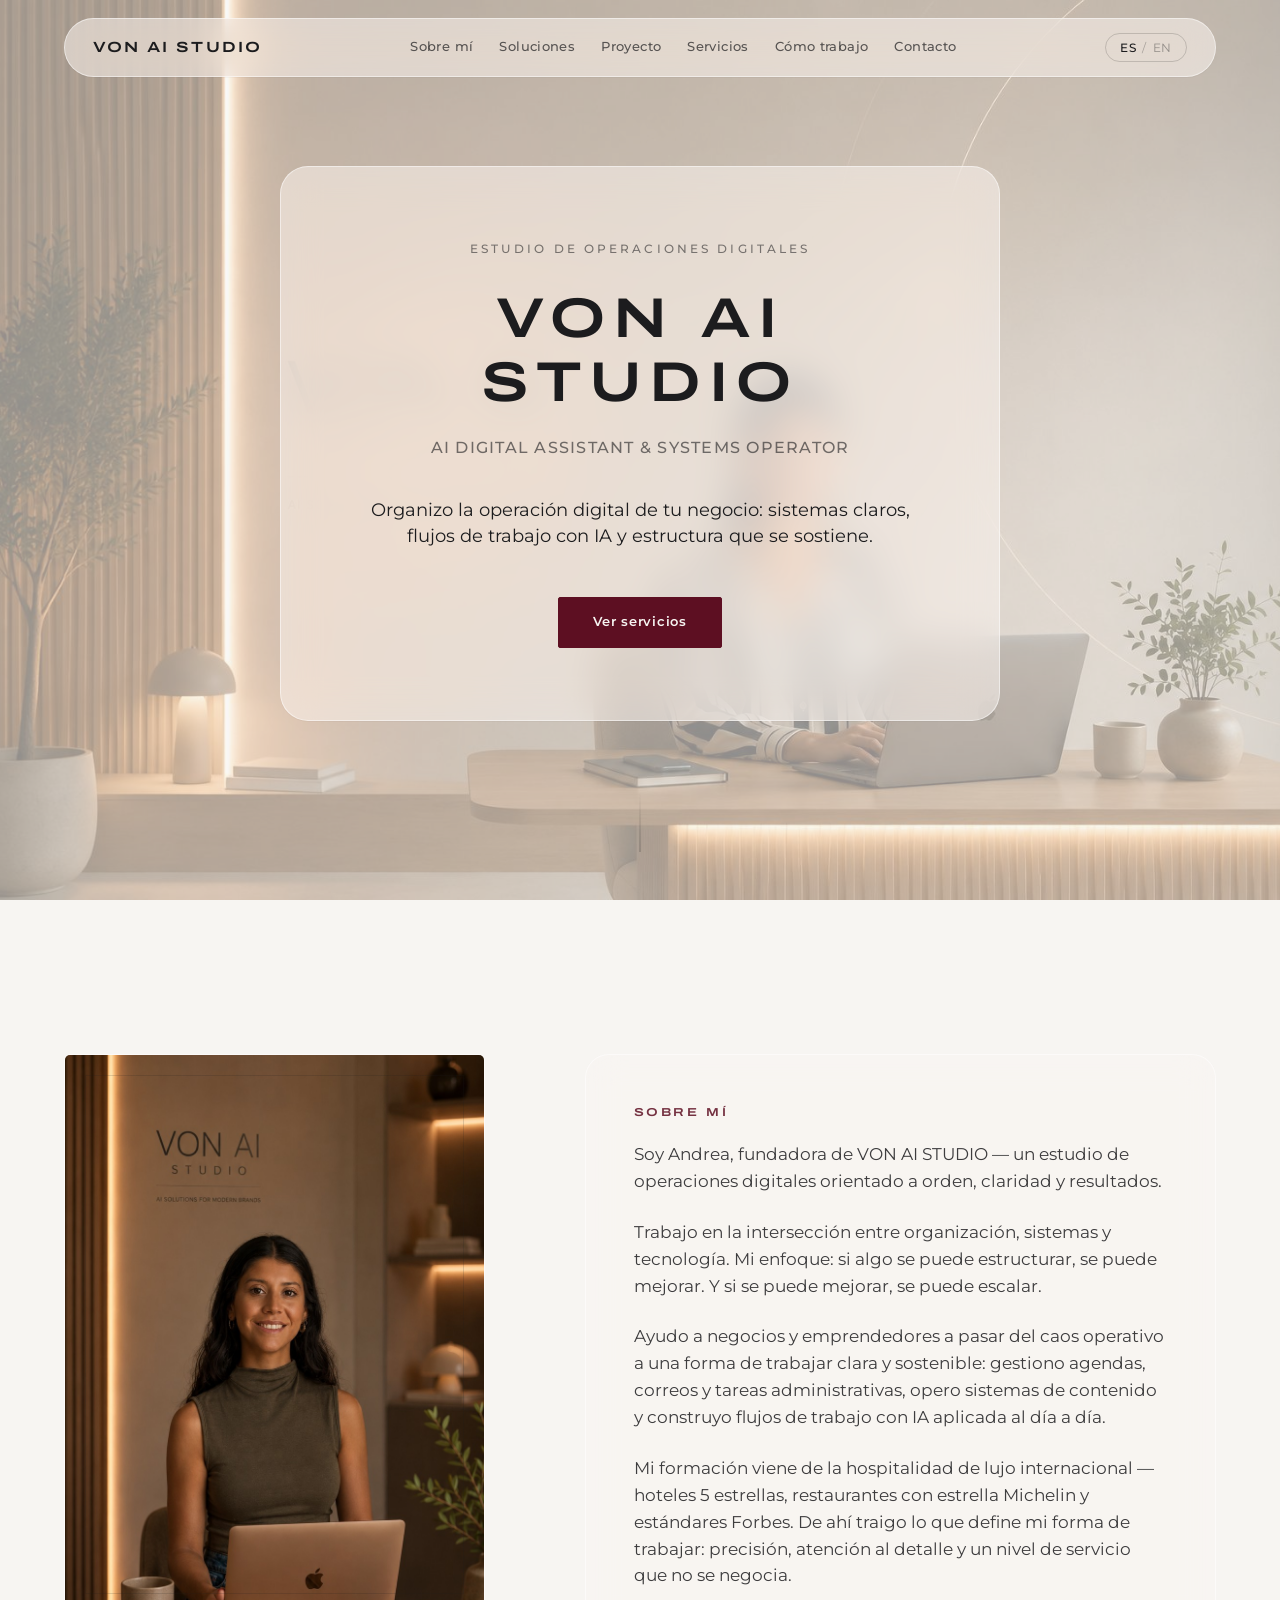
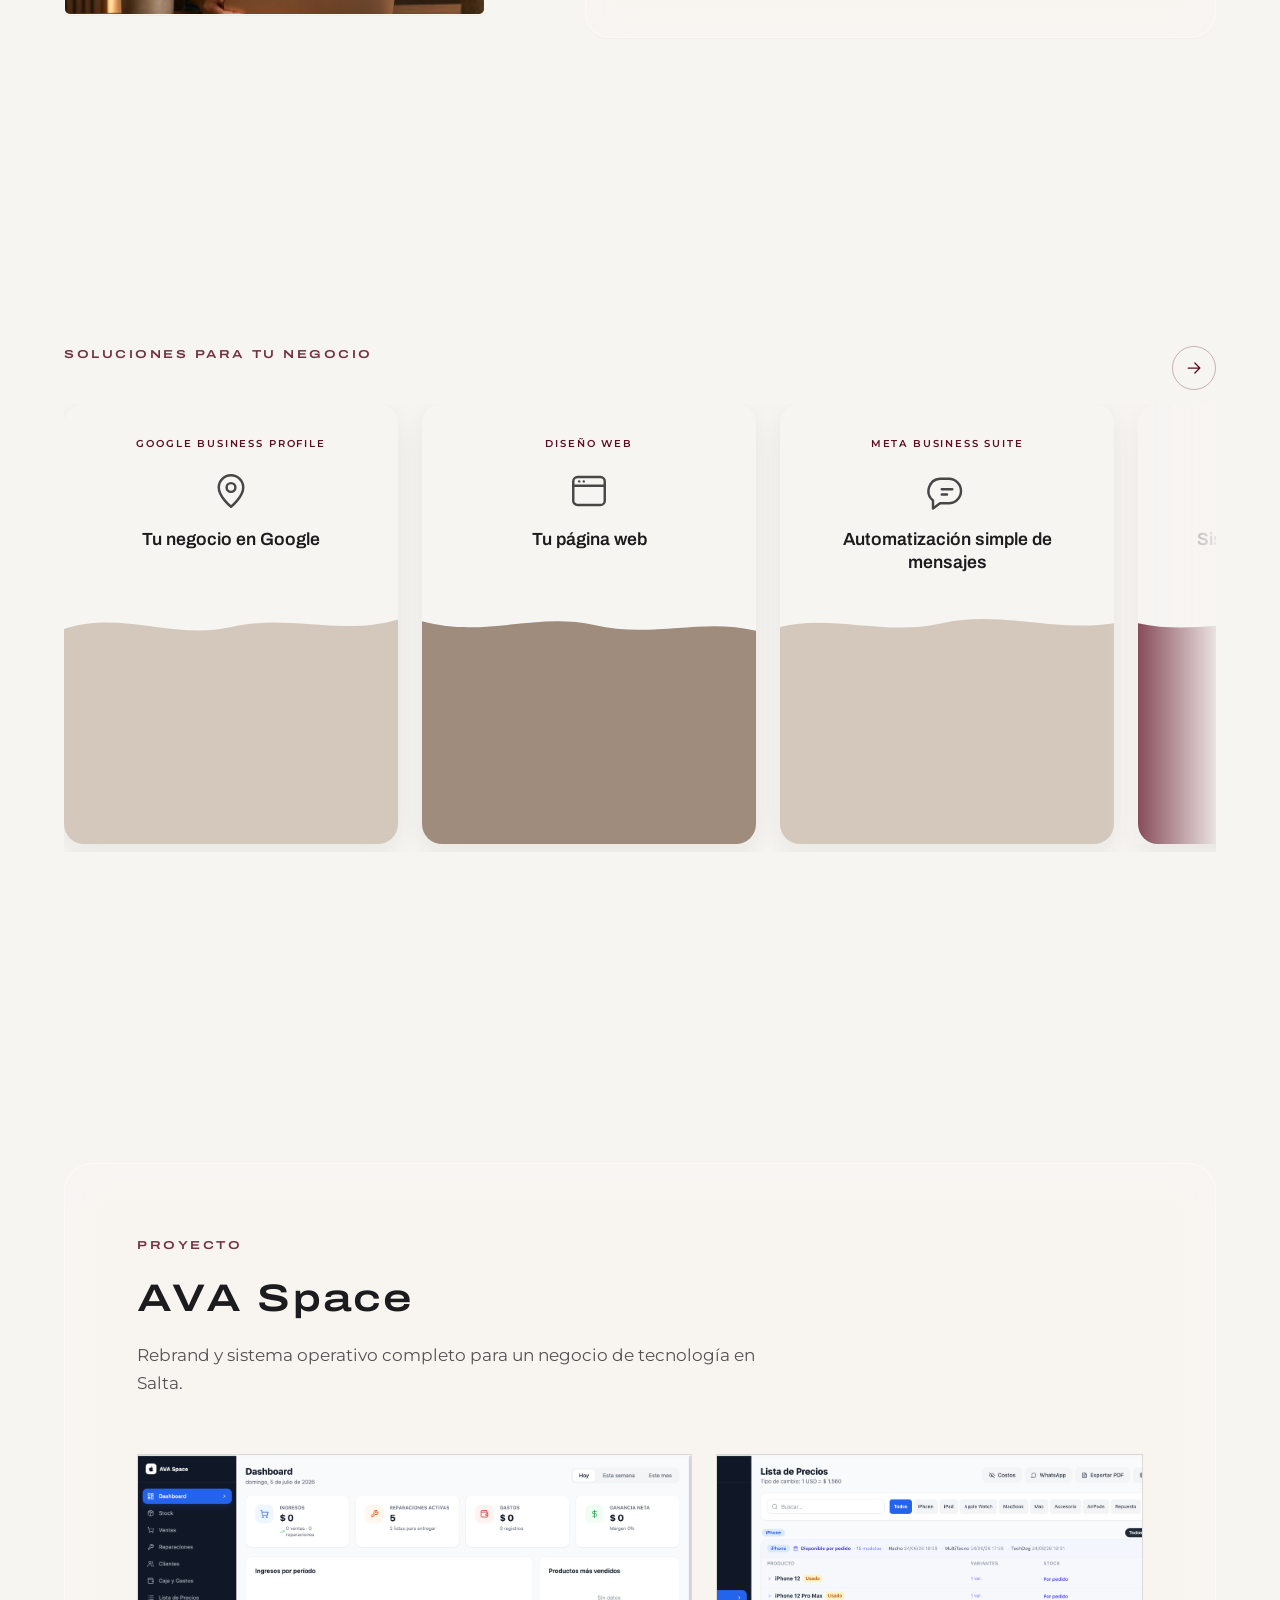
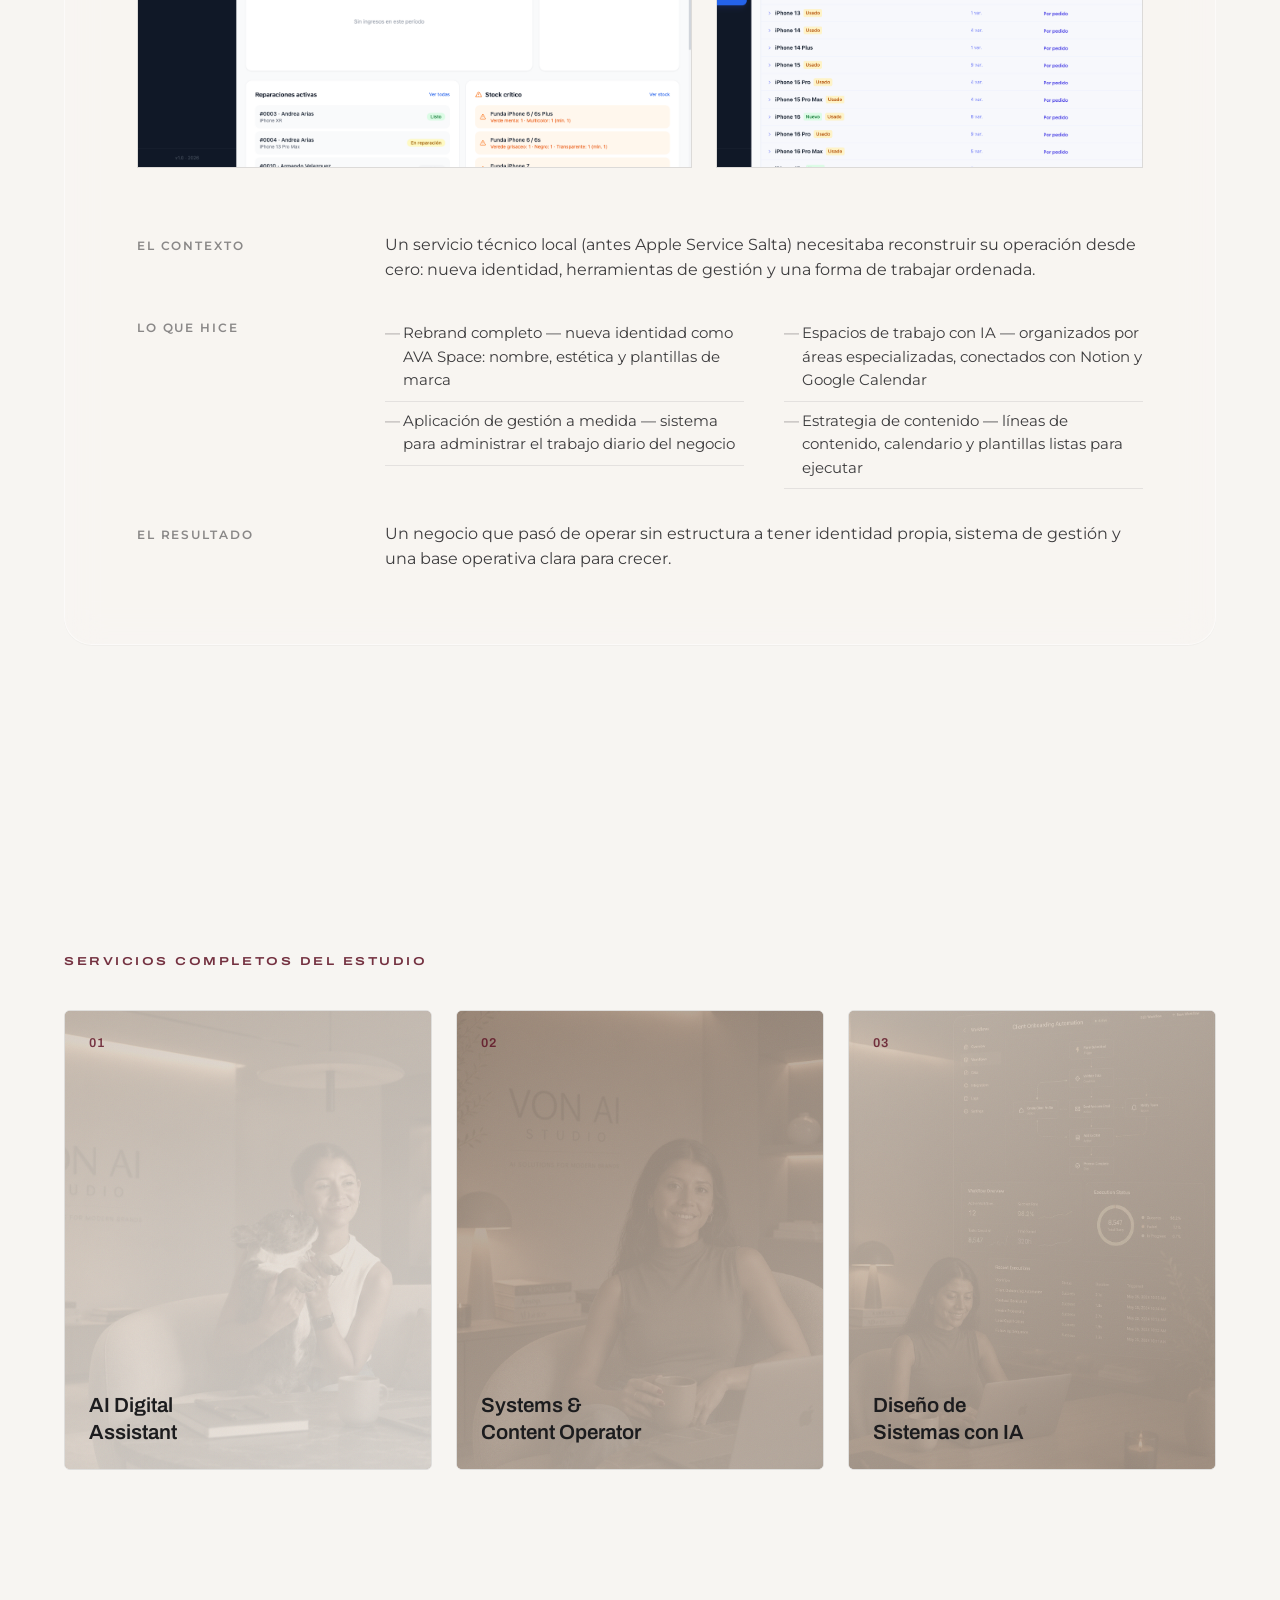
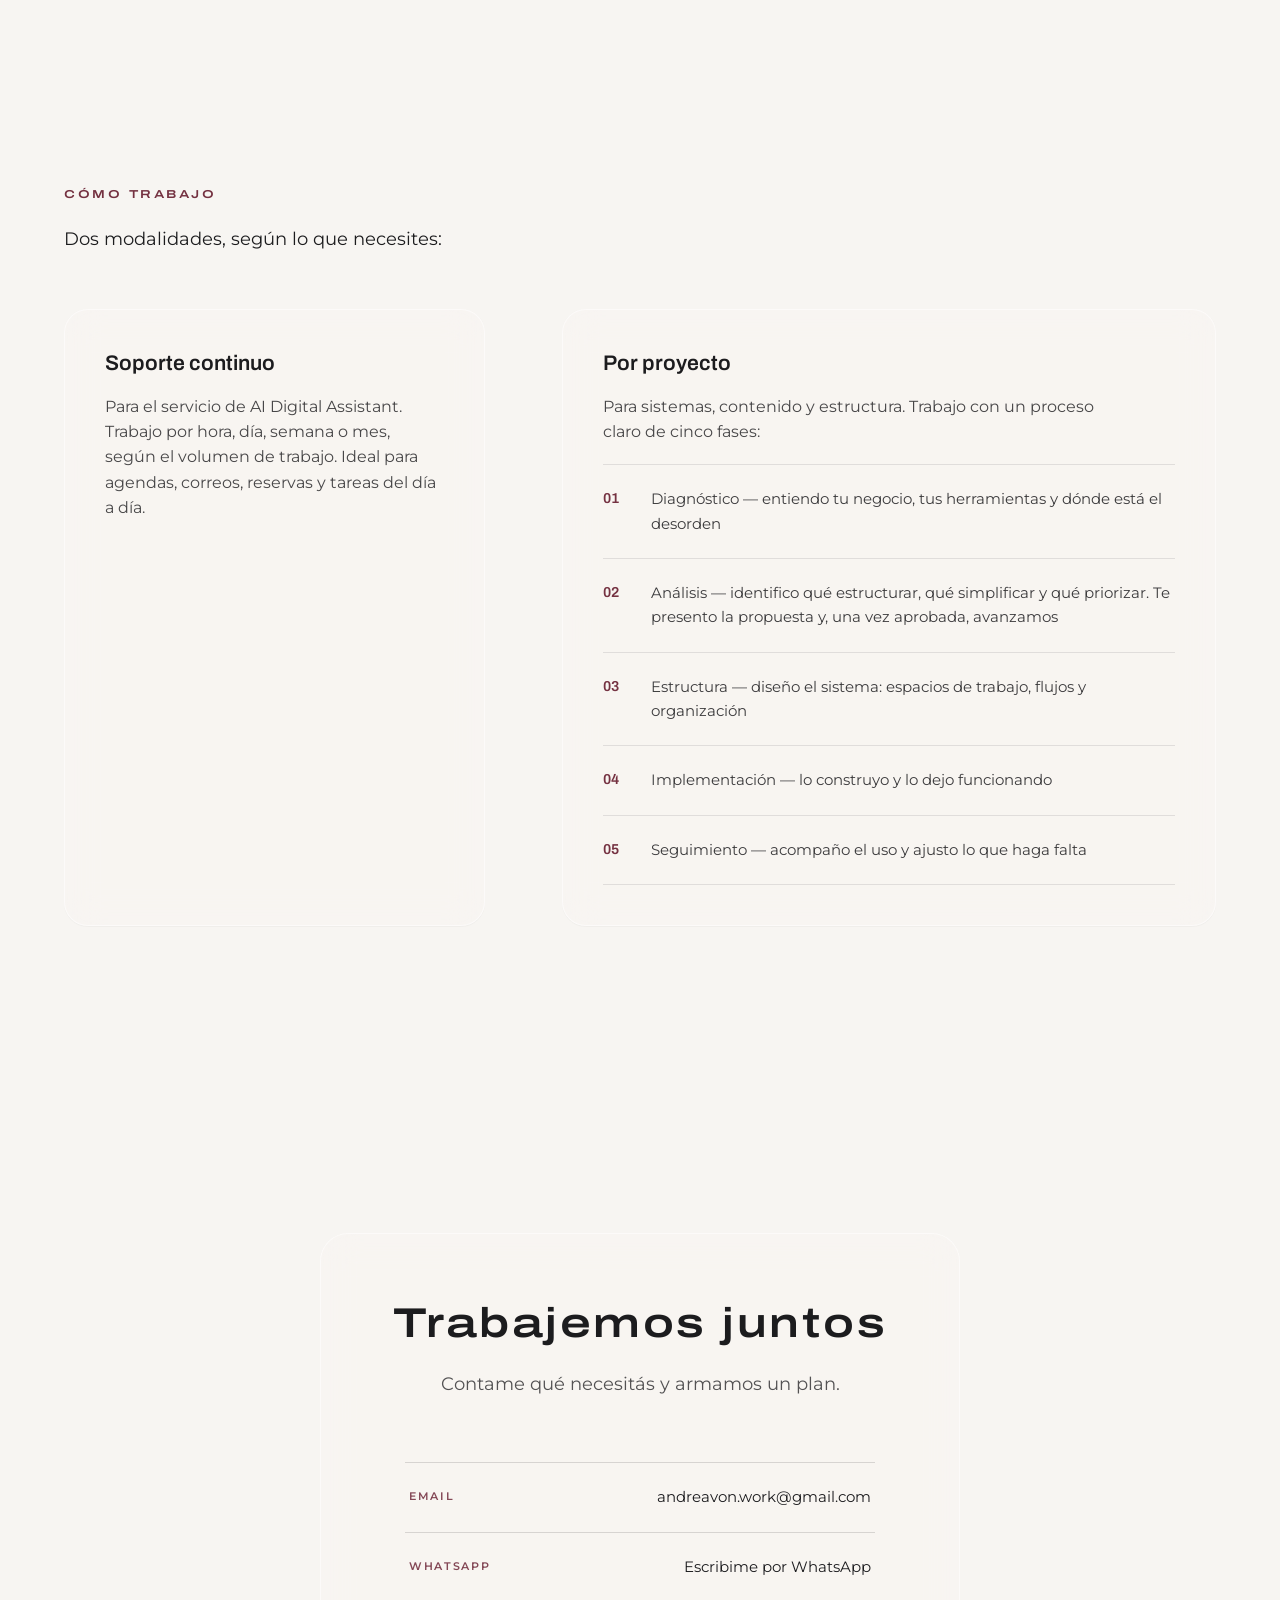
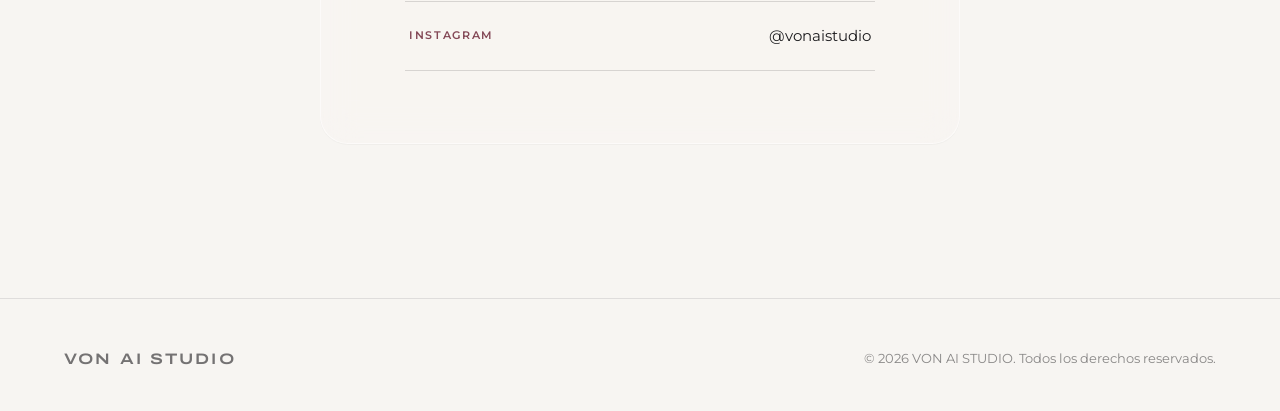
==== commit 0545cf5d: "Swap type to Archivo + Montserrat Headings move to Archivo 600, with the hero, section labels and th" ====
--- a/index.html
+++ b/index.html
@@ -8,7 +8,7 @@
 
 <link rel="preconnect" href="https://fonts.googleapis.com">
 <link rel="preconnect" href="https://fonts.gstatic.com" crossorigin>
-<link href="https://fonts.googleapis.com/css2?family=Cormorant+Garamond:ital,wght@0,300;0,400;0,500;0,600;1,400;1,500&family=DM+Sans:ital,wght@0,300;0,400;0,500;0,700;1,400&display=swap" rel="stylesheet">
+<link href="https://fonts.googleapis.com/css2?family=Archivo:wdth,wght@62.5..125,400..700&family=Montserrat:wght@400;500;600&display=swap" rel="stylesheet">
 
 <link rel="stylesheet" href="assets/css/style.css">
 </head>
--- a/assets/css/style.css
+++ b/assets/css/style.css
@@ -13,8 +13,8 @@
   --ivory-rgb: 247, 245, 242;
   --accent-rgb: 93, 15, 34;
 
-  --serif: 'Cormorant Garamond', serif;
-  --sans: 'DM Sans', sans-serif;
+  --display: 'Archivo', sans-serif;
+  --body: 'Montserrat', sans-serif;
 
   --container: 1180px;
   --gutter: clamp(24px, 5vw, 80px);
@@ -30,8 +30,8 @@
   margin: 0;
   background: var(--ivory);
   color: var(--graphite);
-  font-family: var(--sans);
-  font-weight: 300;
+  font-family: var(--body);
+  font-weight: 400;
   line-height: 1.6;
   -webkit-font-smoothing: antialiased;
 }
@@ -66,8 +66,9 @@
 ul, ol { padding: 0; margin: 0; list-style: none; }
 
 h1, h2, h3, h4 {
-  font-family: var(--serif);
-  font-weight: 400;
+  font-family: var(--display);
+  font-weight: 600;
+  line-height: 1.25;
   margin: 0;
   color: var(--graphite);
 }
@@ -79,8 +80,10 @@
 }
 
 .section-label {
-  font-family: var(--sans);
-  font-size: 0.75rem;
+  font-family: var(--display);
+  font-stretch: 125%;
+  font-weight: 600;
+  font-size: 0.72rem;
   letter-spacing: 0.22em;
   text-transform: uppercase;
   color: var(--accent);
@@ -151,20 +154,22 @@
 }
 
 .logo {
-  font-family: var(--serif);
-  font-size: 1.15rem;
-  letter-spacing: 0.08em;
+  font-family: var(--display);
+  font-stretch: 125%;
+  font-size: 0.92rem;
+  letter-spacing: 0.14em;
+  font-weight: 600;
+  white-space: nowrap;
+}
+
+.main-nav {
+  display: flex;
+  gap: 26px;
+}
+
+.main-nav a {
+  font-size: 0.8rem;
   font-weight: 500;
-  white-space: nowrap;
-}
-
-.main-nav {
-  display: flex;
-  gap: 36px;
-}
-
-.main-nav a {
-  font-size: 0.85rem;
   letter-spacing: 0.03em;
   color: var(--graphite);
   opacity: 0.7;
@@ -185,7 +190,7 @@
   border: 1px solid rgba(var(--graphite-rgb), 0.18);
   border-radius: 20px;
   padding: 6px 14px;
-  font-family: var(--sans);
+  font-family: var(--body);
   font-size: 0.75rem;
   letter-spacing: 0.05em;
   cursor: pointer;
@@ -233,8 +238,9 @@
   padding: 14px 34px;
   border: 1px solid var(--accent);
   border-radius: 2px;
-  font-size: 0.85rem;
-  letter-spacing: 0.04em;
+  font-size: 0.8rem;
+  font-weight: 600;
+  letter-spacing: 0.06em;
   transition: background 0.3s ease, color 0.3s ease;
 }
 
@@ -273,6 +279,7 @@
 
 .eyebrow {
   font-size: 0.78rem;
+  font-weight: 500;
   letter-spacing: 0.25em;
   text-transform: uppercase;
   opacity: 0.55;
@@ -280,16 +287,19 @@
 }
 
 .hero-title {
-  font-family: var(--serif);
-  font-size: clamp(3rem, 9vw, 6rem);
-  letter-spacing: 0.03em;
-  line-height: 1;
+  font-family: var(--display);
+  font-stretch: 125%;
+  font-weight: 600;
+  font-size: clamp(1.85rem, 5.2vw, 3.5rem);
+  letter-spacing: 0.13em;
+  line-height: 1.15;
   margin-bottom: 20px;
 }
 
 .hero-subtitle {
-  font-family: var(--sans);
-  font-size: clamp(0.9rem, 1.6vw, 1.05rem);
+  font-family: var(--body);
+  font-size: clamp(0.85rem, 1.4vw, 0.98rem);
+  font-weight: 500;
   letter-spacing: 0.08em;
   text-transform: uppercase;
   color: var(--graphite);
@@ -298,7 +308,7 @@
 }
 
 .hero-text {
-  font-family: var(--sans);
+  font-family: var(--body);
   font-size: clamp(0.95rem, 1.6vw, 1.1rem);
   line-height: 1.5;
   max-width: 600px;
@@ -350,7 +360,7 @@
 }
 
 .bio-monogram {
-  font-family: var(--serif);
+  font-family: var(--display);
   font-style: italic;
   font-size: 14rem;
   color: var(--moka);
@@ -482,8 +492,9 @@
 }
 
 .sol-tag {
-  font-size: 0.66rem;
-  letter-spacing: 0.16em;
+  font-size: 0.64rem;
+  font-weight: 600;
+  letter-spacing: 0.18em;
   text-transform: uppercase;
   color: var(--accent);
   margin-bottom: 18px;
@@ -501,8 +512,8 @@
 .sol-icon svg { width: 100%; height: 100%; }
 
 .sol-title {
-  font-size: 1.35rem;
-  line-height: 1.22;
+  font-size: 1.1rem;
+  line-height: 1.32;
   transition: color 0.4s ease;
 }
 
@@ -526,8 +537,8 @@
 }
 
 .sol-hover p {
-  font-size: 0.84rem;
-  line-height: 1.45;
+  font-size: 0.8rem;
+  line-height: 1.55;
 }
 
 .sol-arrow-icon {
@@ -641,15 +652,17 @@
 }
 
 .sol-panel-inner > h3 {
-  font-size: clamp(1.6rem, 3vw, 2.1rem);
-  line-height: 1.2;
+  font-stretch: 125%;
+  font-size: clamp(1.25rem, 2.2vw, 1.65rem);
+  letter-spacing: 0.05em;
+  line-height: 1.28;
   margin-bottom: 14px;
   padding: 0 40px;
 }
 
 .sol-panel-sub {
-  font-size: 1rem;
-  line-height: 1.55;
+  font-size: 0.92rem;
+  line-height: 1.65;
   opacity: 0.75;
   max-width: 60ch;
   margin: 0 auto;
@@ -677,13 +690,13 @@
 .sol-block-icon svg { width: 22px; height: 22px; }
 
 .sol-block h4 {
-  font-size: 1.1rem;
+  font-size: 0.98rem;
   margin-bottom: 8px;
 }
 
 .sol-block p {
-  font-size: 0.9rem;
-  line-height: 1.5;
+  font-size: 0.85rem;
+  line-height: 1.6;
   opacity: 0.75;
   max-width: 34ch;
   margin: 0 auto;
@@ -829,9 +842,10 @@
   top: 22px;
   left: 24px;
   z-index: 2;
-  font-family: var(--serif);
-  font-style: italic;
-  font-size: 0.95rem;
+  font-family: var(--display);
+  font-size: 0.8rem;
+  font-weight: 600;
+  letter-spacing: 0.06em;
   color: var(--accent);
   opacity: 0.8;
 }
@@ -846,8 +860,8 @@
 }
 
 .tile-label h3 {
-  font-size: 1.65rem;
-  line-height: 1.2;
+  font-size: 1.28rem;
+  line-height: 1.3;
   color: var(--graphite);
 }
 
@@ -888,12 +902,13 @@
 
 .tile-overlay h3 {
   color: var(--ivory);
-  font-size: 1.4rem;
+  font-size: 1.12rem;
   margin-bottom: 14px;
 }
 
 .tile-overlay > p {
-  font-size: 0.9rem;
+  font-size: 0.84rem;
+  line-height: 1.6;
   opacity: 0.85;
   margin-bottom: 20px;
 }
@@ -903,7 +918,7 @@
   background: none;
   border: none;
   padding: 0;
-  font-family: var(--sans);
+  font-family: var(--body);
   font-size: 0.85rem;
   letter-spacing: 0.02em;
   color: var(--ivory);
@@ -1002,7 +1017,7 @@
 }
 
 .panel-inner > h3 {
-  font-size: 1.8rem;
+  font-size: 1.4rem;
   margin-bottom: 32px;
   padding-right: 48px;
 }
@@ -1015,7 +1030,7 @@
 
 .panel-lead h4,
 .panel-add h4 {
-  font-family: var(--sans);
+  font-family: var(--body);
   font-size: 0.78rem;
   letter-spacing: 0.1em;
   text-transform: uppercase;
@@ -1024,8 +1039,9 @@
 }
 
 .panel-lead p {
-  font-family: var(--sans);
-  font-size: 1.2rem;
+  font-family: var(--body);
+  font-size: 1rem;
+  line-height: 1.7;
   max-width: 60ch;
 }
 
@@ -1036,7 +1052,7 @@
 }
 
 .panel-group h4 {
-  font-size: 1.05rem;
+  font-size: 0.95rem;
   margin-bottom: 14px;
 }
 
@@ -1097,8 +1113,9 @@
 }
 
 .how-intro {
-  font-family: var(--sans);
-  font-size: 1.4rem;
+  font-family: var(--body);
+  font-size: 1.1rem;
+  line-height: 1.65;
   margin-bottom: 56px;
   max-width: 560px;
 }
@@ -1115,7 +1132,7 @@
 }
 
 .how-block h3 {
-  font-size: 1.7rem;
+  font-size: 1.32rem;
   margin-bottom: 18px;
 }
 
@@ -1140,8 +1157,9 @@
 }
 
 .how-phases li span {
-  font-family: var(--serif);
-  font-size: 1.1rem;
+  font-family: var(--display);
+  font-size: 0.9rem;
+  font-weight: 600;
   color: var(--accent);
   flex-shrink: 0;
   width: 28px;
@@ -1158,13 +1176,16 @@
 }
 
 .project h2 {
-  font-size: clamp(2.2rem, 5vw, 3.2rem);
+  font-stretch: 125%;
+  font-size: clamp(1.7rem, 3.6vw, 2.4rem);
+  letter-spacing: 0.06em;
   margin-bottom: 20px;
 }
 
 .project-subtitle {
-  font-family: var(--sans);
-  font-size: 1.25rem;
+  font-family: var(--body);
+  font-size: 1.05rem;
+  line-height: 1.65;
   opacity: 0.75;
   max-width: 640px;
   margin-bottom: 56px;
@@ -1199,7 +1220,7 @@
 }
 
 .project-col h4 {
-  font-family: var(--sans);
+  font-family: var(--body);
   font-size: 0.78rem;
   letter-spacing: 0.15em;
   text-transform: uppercase;
@@ -1250,7 +1271,9 @@
 }
 
 .contact h2 {
-  font-size: clamp(2.4rem, 6vw, 3.6rem);
+  font-stretch: 125%;
+  font-size: clamp(1.8rem, 4vw, 2.6rem);
+  letter-spacing: 0.06em;
   margin-bottom: 20px;
 }
 
@@ -1275,7 +1298,7 @@
   justify-content: space-between;
   padding: 22px 4px;
   border-top: 1px solid rgba(var(--graphite-rgb), 0.15);
-  font-size: 1.05rem;
+  font-size: 0.95rem;
   transition: color 0.25s ease;
 }
 
@@ -1286,7 +1309,8 @@
 .contact-link:hover { color: var(--accent); }
 
 .contact-label {
-  font-size: 0.75rem;
+  font-size: 0.7rem;
+  font-weight: 600;
   letter-spacing: 0.15em;
   text-transform: uppercase;
   color: var(--accent);
@@ -1382,7 +1406,7 @@
     pointer-events: auto;
   }
 
-  .main-nav a { font-size: 1.1rem; opacity: 0.85; }
+  .main-nav a { font-size: 0.95rem; opacity: 0.85; }
 
   .menu-btn { display: flex; }
 
@@ -1392,9 +1416,18 @@
   section { padding: 72px 24px; }
 
   .hero { padding-top: 120px; }
+
+  /* side-by-side label/value can't hold a full email at this width */
+  .contact-link {
+    flex-direction: column;
+    align-items: flex-start;
+    gap: 6px;
+    font-size: 0.9rem;
+    word-break: break-word;
+  }
 }
 
 @media (max-width: 480px) {
   .lang-toggle { padding: 5px 10px; }
-  .logo { font-size: 1rem; }
-}
+  .logo { font-size: 0.8rem; letter-spacing: 0.1em; }
+}
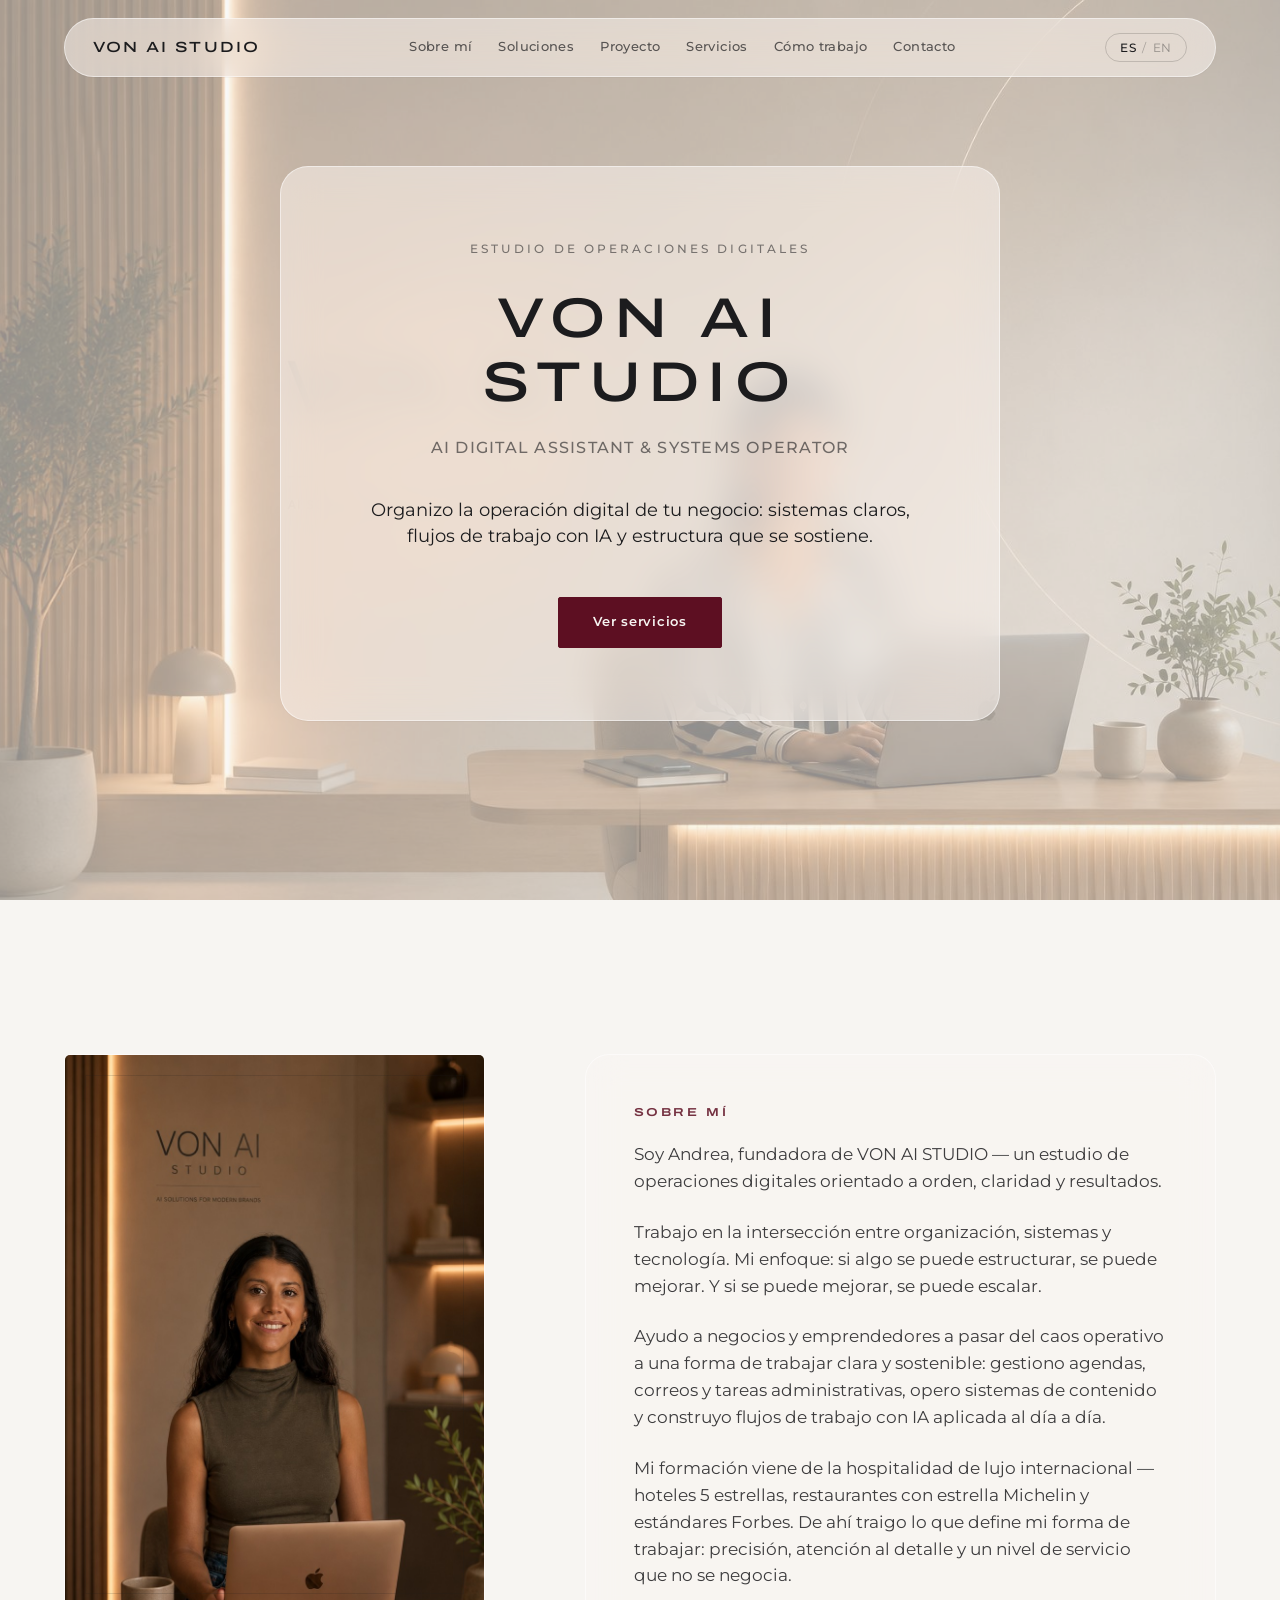
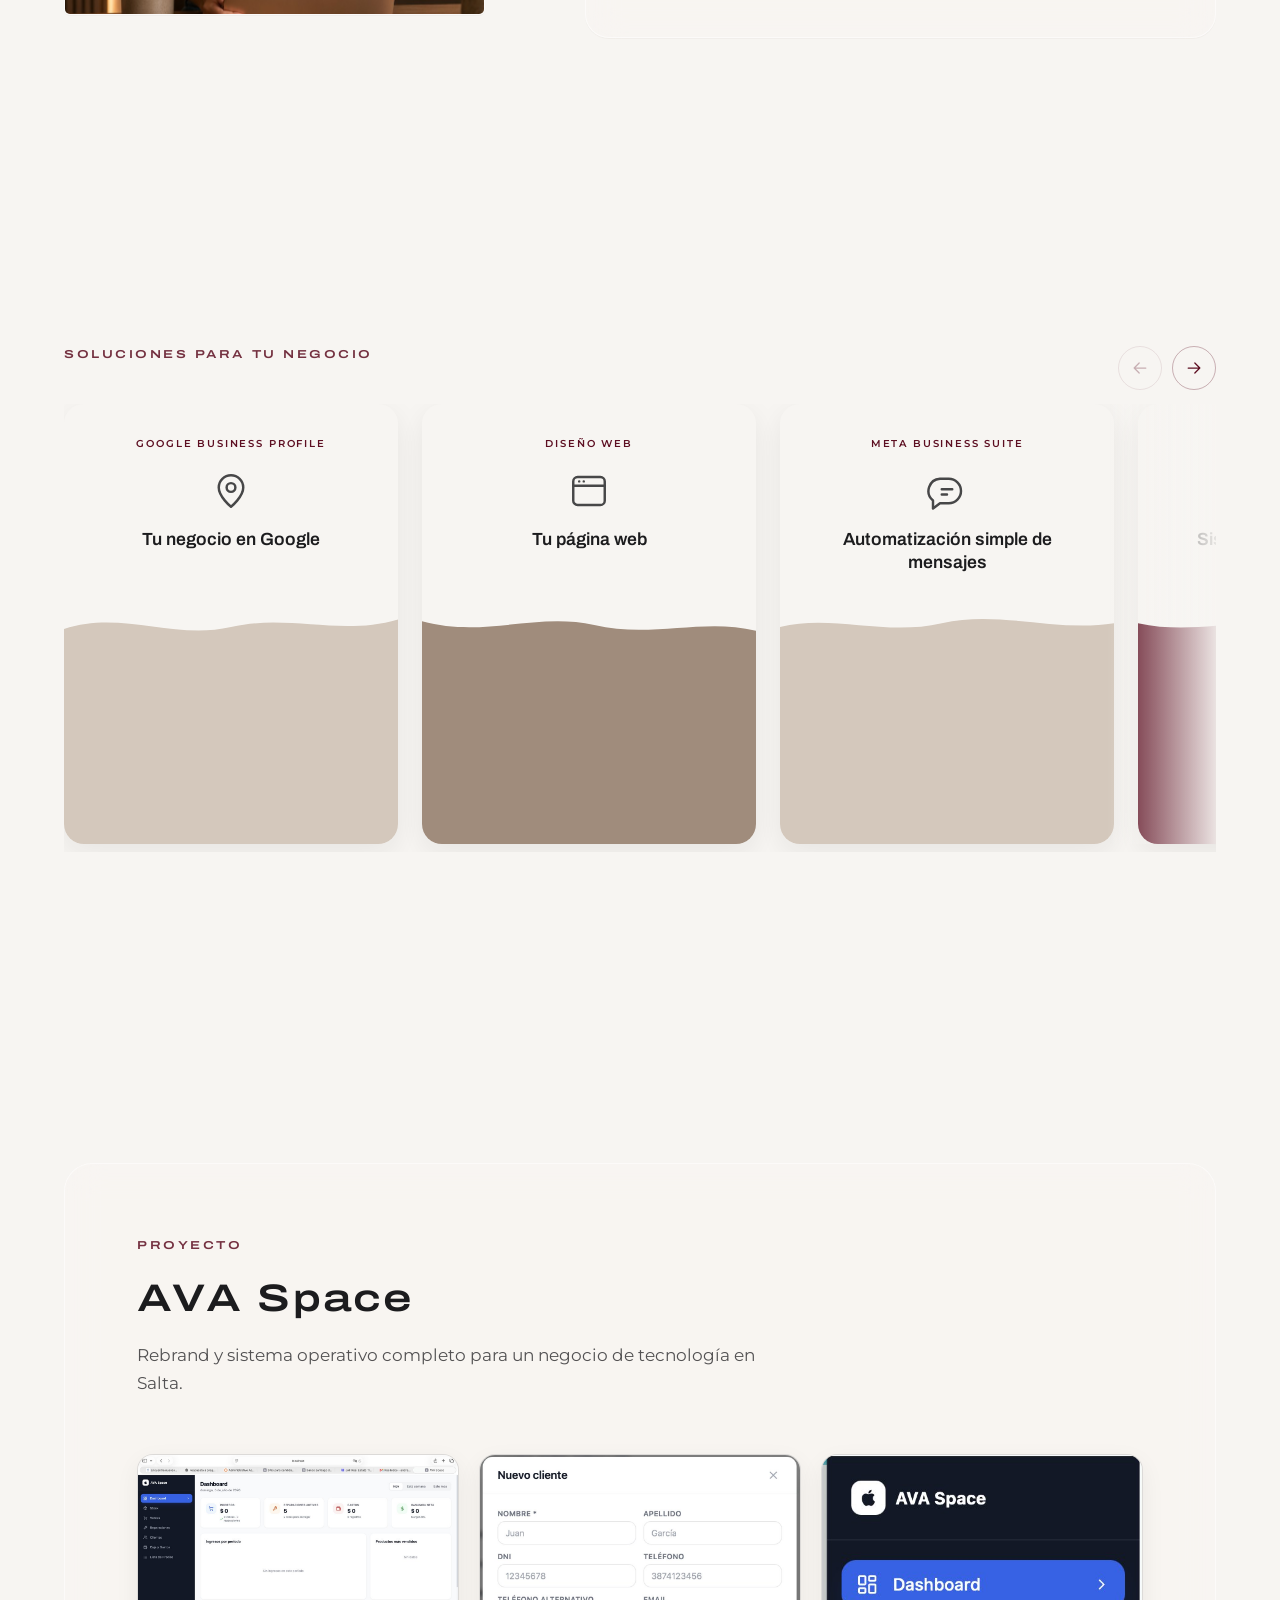
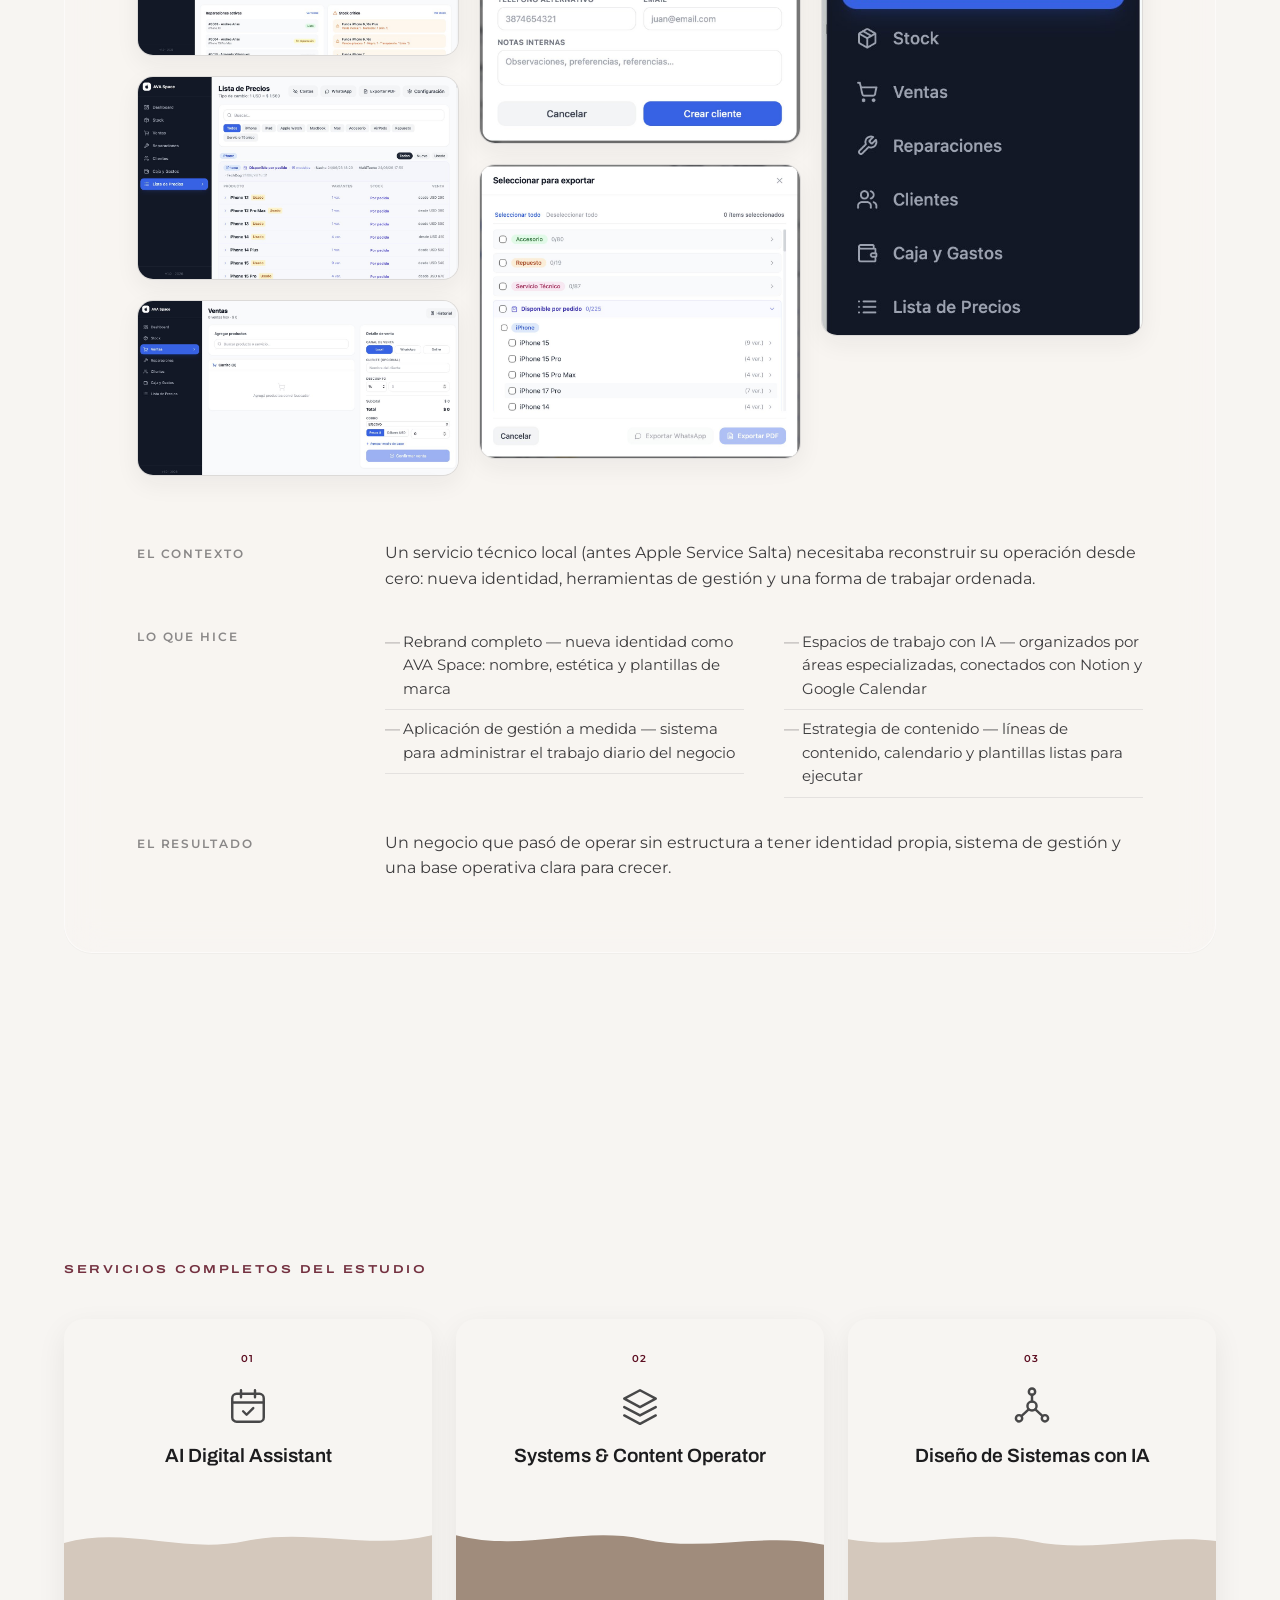
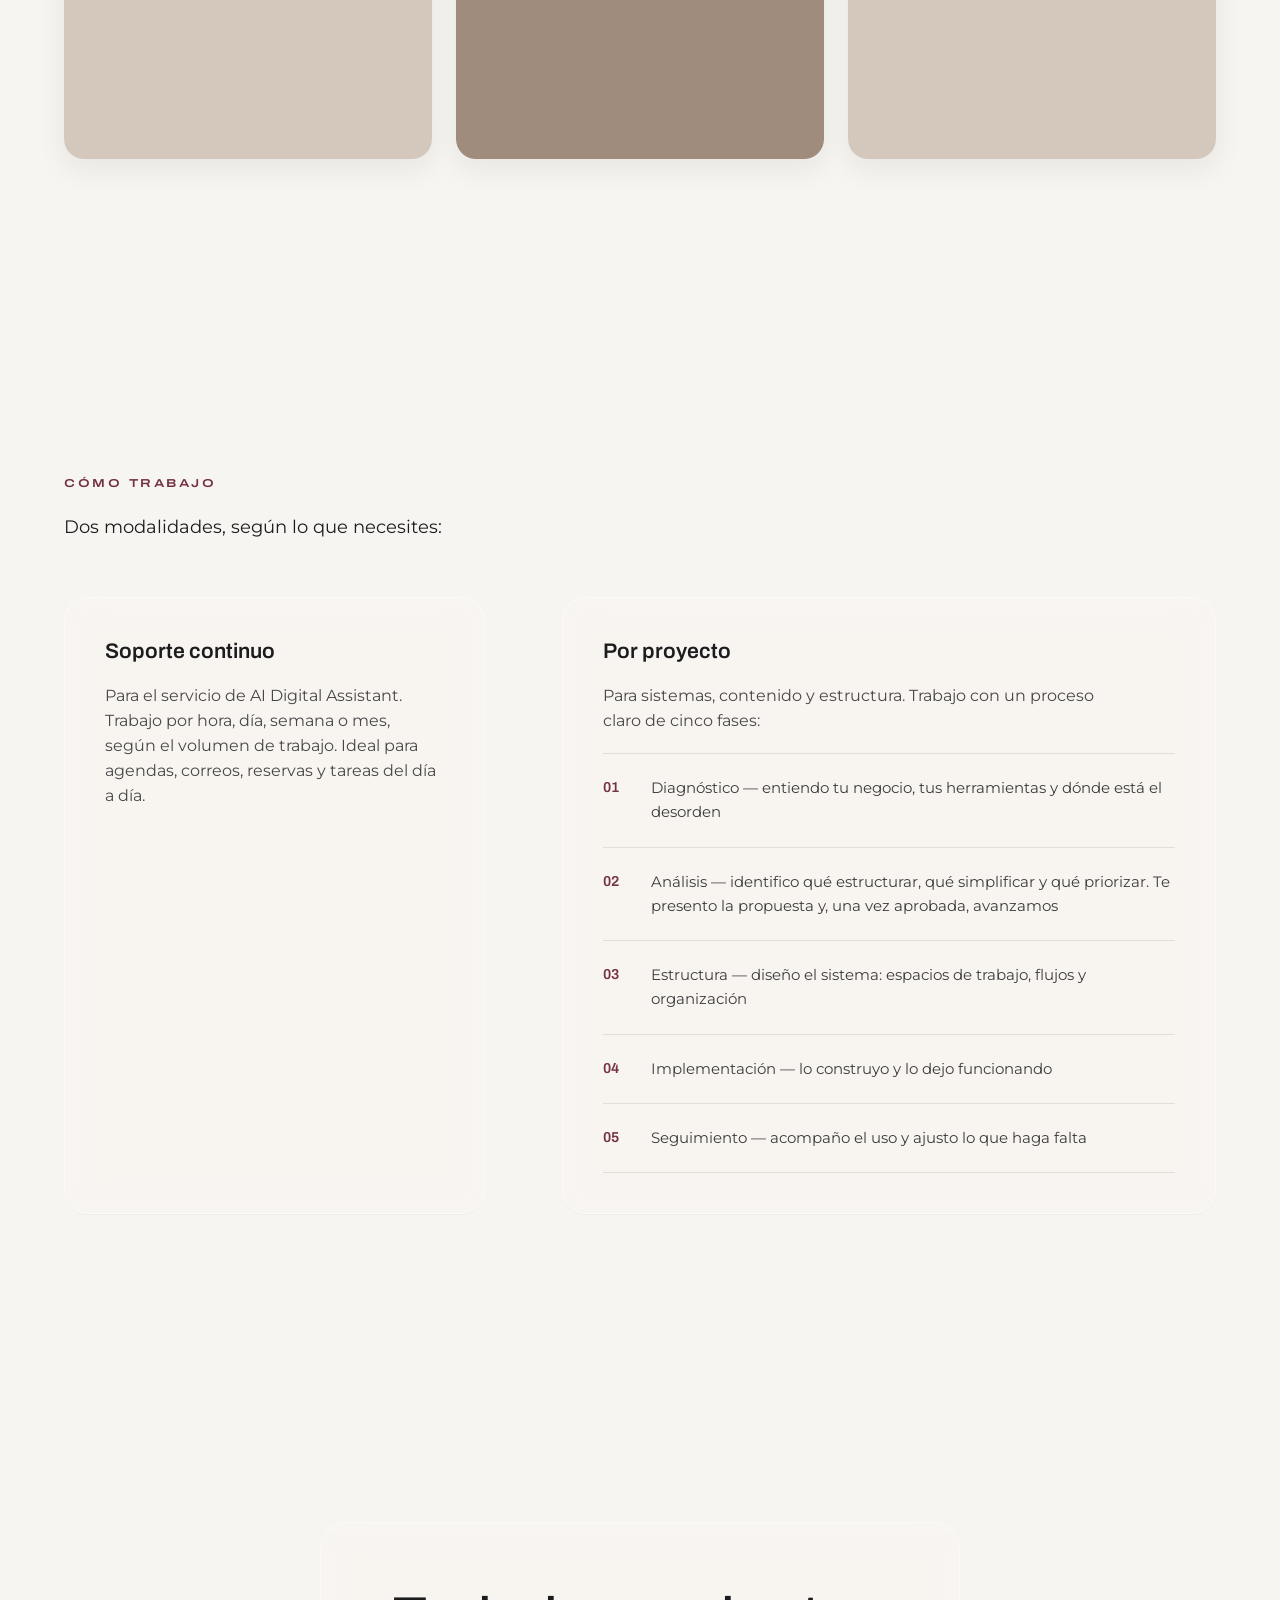
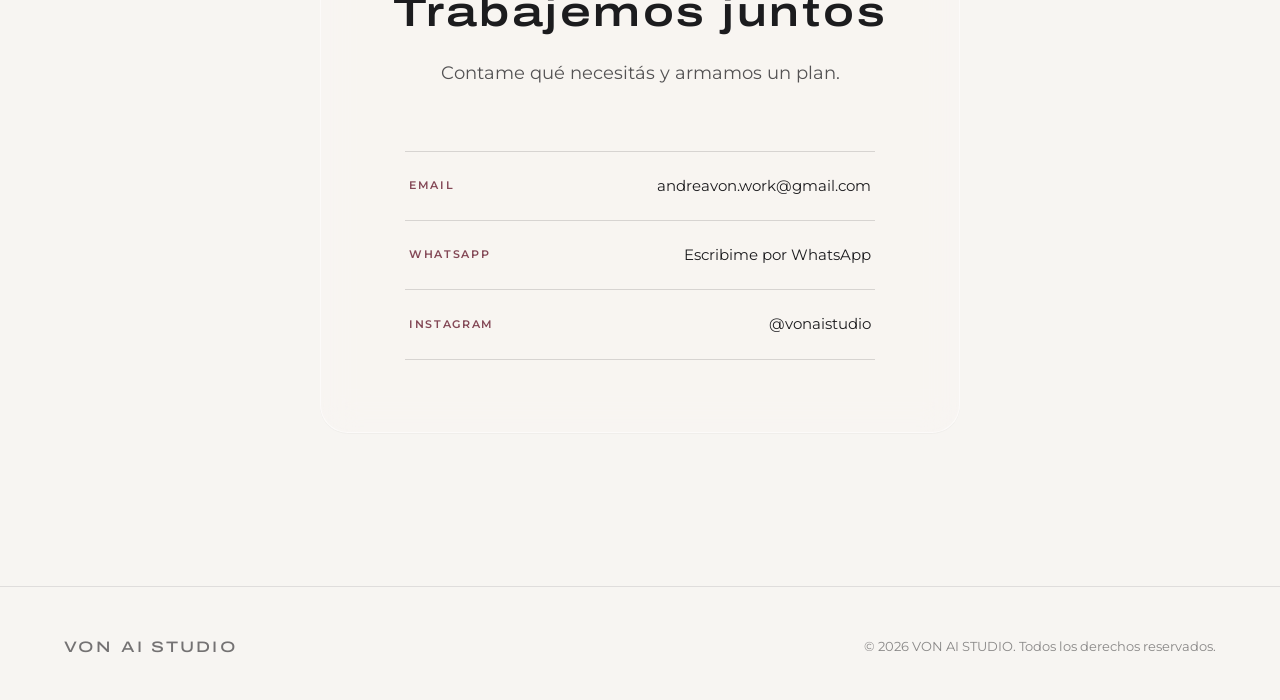
==== commit 3e843526: "Symmetric carousel, restyled service cards, project screenshots The solutions carousel only slid on " ====
--- a/index.html
+++ b/index.html
@@ -187,10 +187,17 @@
 
       </div>
 
-      <div class="sol-peek" id="sol-peek" aria-hidden="true"></div>
-      <button type="button" class="sol-nav" id="sol-nav" aria-label="Ver más soluciones">
-        <svg viewBox="0 0 24 24" fill="none" stroke="currentColor" stroke-width="1.5" stroke-linecap="round" stroke-linejoin="round"><path d="M5 12h14M13 6l6 6-6 6"/></svg>
-      </button>
+      <div class="sol-peek sol-peek-start" id="sol-peek-start" aria-hidden="true"></div>
+      <div class="sol-peek sol-peek-end" id="sol-peek-end" aria-hidden="true"></div>
+
+      <div class="sol-navs">
+        <button type="button" class="sol-nav" id="sol-prev" aria-label="Ver soluciones anteriores">
+          <svg viewBox="0 0 24 24" fill="none" stroke="currentColor" stroke-width="1.5" stroke-linecap="round" stroke-linejoin="round"><path d="M19 12H5M11 6l-6 6 6 6"/></svg>
+        </button>
+        <button type="button" class="sol-nav" id="sol-next" aria-label="Ver más soluciones">
+          <svg viewBox="0 0 24 24" fill="none" stroke="currentColor" stroke-width="1.5" stroke-linecap="round" stroke-linejoin="round"><path d="M5 12h14M13 6l6 6-6 6"/></svg>
+        </button>
+      </div>
     </div>
 
     <div class="sol-dots" id="sol-dots" aria-hidden="true">
@@ -392,8 +399,12 @@
     <p class="project-subtitle lang-en">Full rebrand and operating system for a tech business in Salta, Argentina.</p>
 
     <div class="project-shots">
-      <img src="assets/img/ava-dashboard-1.png" alt="AVA Space — dashboard de gestión" loading="lazy">
-      <img src="assets/img/ava-dashboard-2.png" alt="AVA Space — lista de precios" loading="lazy">
+      <img src="assets/img/ava-dashboard.jpg" alt="AVA Space — dashboard de gestión" loading="lazy">
+      <img src="assets/img/ava-precios.jpg" alt="AVA Space — lista de precios" loading="lazy">
+      <img src="assets/img/ava-ventas.jpg" alt="AVA Space — registro de ventas" loading="lazy">
+      <img src="assets/img/ava-clientes.jpg" alt="AVA Space — base de clientes" loading="lazy">
+      <img src="assets/img/ava-exportacion.jpg" alt="AVA Space — exportación de datos" loading="lazy">
+      <img src="assets/img/ava-modulos.jpg" alt="AVA Space — módulos del sistema" loading="lazy">
     </div>
 
     <div class="project-grid">
@@ -441,80 +452,95 @@
     <div class="services-grid">
 
       <article class="service-tile tile-1" data-panel="panel-1">
-        <div class="tile-bg" aria-hidden="true"><img src="assets/img/tile-lounge-mila.jpg" alt=""></div>
-        <span class="tile-index">01</span>
-
-        <div class="tile-label">
-          <h3 class="lang-es">AI Digital<br>Assistant</h3>
-          <h3 class="lang-en">AI Digital<br>Assistant</h3>
+        <div class="tile-fill" aria-hidden="true">
+          <svg class="tile-wave" viewBox="0 0 320 40" preserveAspectRatio="none"><path d="M0,21 C54,3 104,33 158,19 C212,5 266,29 320,13 L320,40 L0,40 Z"/></svg>
+        </div>
+        <div class="tile-content">
+          <p class="tile-tag">01</p>
+          <span class="tile-icon" aria-hidden="true">
+            <svg viewBox="0 0 24 24" fill="none" stroke="currentColor" stroke-width="1.4" stroke-linecap="round" stroke-linejoin="round"><rect x="3" y="5" width="18" height="16" rx="2.5"/><path d="M8 3v4M16 3v4M3 10h18"/><path d="m9.2 15 2 2 3.8-3.8"/></svg>
+          </span>
+
+          <h3 class="tile-title lang-es">AI Digital Assistant</h3>
+          <h3 class="tile-title lang-en">AI Digital Assistant</h3>
+
           <span class="tile-chevron" aria-hidden="true">
             <svg viewBox="0 0 24 24" fill="none"><path d="M5 9l7 7 7-7" stroke="currentColor" stroke-width="1.5" stroke-linecap="round" stroke-linejoin="round"/></svg>
           </span>
-        </div>
-
-        <div class="tile-overlay">
-          <h3 class="lang-es">AI Digital Assistant</h3>
-          <h3 class="lang-en">AI Digital Assistant</h3>
-
-          <p class="lang-es">Asistencia ejecutiva y administrativa remota para tu día a día. Me ocupo de las tareas operativas que te consumen tiempo — agenda, correos, reservas, seguimiento — para que vos te enfoques en tu negocio.</p>
-          <p class="lang-en">Remote executive and administrative assistance for your day-to-day. I take care of the operational tasks that consume your time — calendar, email, bookings, follow-ups — so you can focus on your business.</p>
-
-          <button type="button" class="tile-more" data-panel="panel-1">
-            <span class="lang-es">Saber más →</span>
-            <span class="lang-en">Learn more →</span>
-          </button>
+
+          <div class="tile-reveal">
+            <div class="tile-reveal-inner">
+              <p class="lang-es">Asistencia ejecutiva y administrativa remota para tu día a día. Me ocupo de las tareas operativas que te consumen tiempo — agenda, correos, reservas, seguimiento — para que vos te enfoques en tu negocio.</p>
+              <p class="lang-en">Remote executive and administrative assistance for your day-to-day. I take care of the operational tasks that consume your time — calendar, email, bookings, follow-ups — so you can focus on your business.</p>
+
+              <button type="button" class="tile-more" data-panel="panel-1">
+                <span class="lang-es">Saber más →</span>
+                <span class="lang-en">Learn more →</span>
+              </button>
+            </div>
+          </div>
         </div>
       </article>
 
       <article class="service-tile tile-2" data-panel="panel-2">
-        <div class="tile-bg" aria-hidden="true"><img src="assets/img/tile-lounge-casual.jpg" alt=""></div>
-        <span class="tile-index">02</span>
-
-        <div class="tile-label">
-          <h3 class="lang-es">Systems &amp;<br>Content Operator</h3>
-          <h3 class="lang-en">Systems &amp;<br>Content Operator</h3>
+        <div class="tile-fill" aria-hidden="true">
+          <svg class="tile-wave" viewBox="0 0 320 40" preserveAspectRatio="none"><path d="M0,13 C58,31 108,3 163,17 C218,31 268,9 320,23 L320,40 L0,40 Z"/></svg>
+        </div>
+        <div class="tile-content">
+          <p class="tile-tag">02</p>
+          <span class="tile-icon" aria-hidden="true">
+            <svg viewBox="0 0 24 24" fill="none" stroke="currentColor" stroke-width="1.4" stroke-linecap="round" stroke-linejoin="round"><path d="m12 3 9 4.8-9 4.8-9-4.8L12 3Z"/><path d="m3 12.6 9 4.8 9-4.8"/><path d="m3 17.4 9 4.8 9-4.8"/></svg>
+          </span>
+
+          <h3 class="tile-title lang-es">Systems &amp; Content Operator</h3>
+          <h3 class="tile-title lang-en">Systems &amp; Content Operator</h3>
+
           <span class="tile-chevron" aria-hidden="true">
             <svg viewBox="0 0 24 24" fill="none"><path d="M5 9l7 7 7-7" stroke="currentColor" stroke-width="1.5" stroke-linecap="round" stroke-linejoin="round"/></svg>
           </span>
-        </div>
-
-        <div class="tile-overlay">
-          <h3 class="lang-es">Systems &amp; Content Operator</h3>
-          <h3 class="lang-en">Systems &amp; Content Operator</h3>
-
-          <p class="lang-es">Organización y operación de sistemas de trabajo, estructurando procesos, flujos y herramientas digitales para que la gestión sea clara, eficiente y sostenible. Incluye la parte operativa de contenido para redes sociales.</p>
-          <p class="lang-en">Organization and operation of work systems — structuring processes, workflows, and digital tools so management is clear, efficient, and sustainable. Includes the operational side of social media content.</p>
-
-          <button type="button" class="tile-more" data-panel="panel-2">
-            <span class="lang-es">Saber más →</span>
-            <span class="lang-en">Learn more →</span>
-          </button>
+
+          <div class="tile-reveal">
+            <div class="tile-reveal-inner">
+              <p class="lang-es">Organización y operación de sistemas de trabajo, estructurando procesos, flujos y herramientas digitales para que la gestión sea clara, eficiente y sostenible. Incluye la parte operativa de contenido para redes sociales.</p>
+              <p class="lang-en">Organization and operation of work systems — structuring processes, workflows, and digital tools so management is clear, efficient, and sustainable. Includes the operational side of social media content.</p>
+
+              <button type="button" class="tile-more" data-panel="panel-2">
+                <span class="lang-es">Saber más →</span>
+                <span class="lang-en">Learn more →</span>
+              </button>
+            </div>
+          </div>
         </div>
       </article>
 
       <article class="service-tile tile-3" data-panel="panel-3">
-        <div class="tile-bg" aria-hidden="true"><img src="assets/img/tile-syst-arch.jpg" alt=""></div>
-        <span class="tile-index">03</span>
-
-        <div class="tile-label">
-          <h3 class="lang-es">Diseño de<br>Sistemas con IA</h3>
-          <h3 class="lang-en">Systems<br>Architect</h3>
+        <div class="tile-fill" aria-hidden="true">
+          <svg class="tile-wave" viewBox="0 0 320 40" preserveAspectRatio="none"><path d="M0,17 C56,29 106,5 160,19 C214,33 268,11 320,19 L320,40 L0,40 Z"/></svg>
+        </div>
+        <div class="tile-content">
+          <p class="tile-tag">03</p>
+          <span class="tile-icon" aria-hidden="true">
+            <svg viewBox="0 0 24 24" fill="none" stroke="currentColor" stroke-width="1.4" stroke-linecap="round" stroke-linejoin="round"><circle cx="12" cy="12" r="2.6"/><circle cx="12" cy="3.8" r="1.8"/><circle cx="4.6" cy="19" r="1.8"/><circle cx="19.4" cy="19" r="1.8"/><path d="M12 5.6v3.8M10.1 13.9 6.1 17.6M13.9 13.9l4 3.7"/></svg>
+          </span>
+
+          <h3 class="tile-title lang-es">Diseño de Sistemas con IA</h3>
+          <h3 class="tile-title lang-en">Systems Architect</h3>
+
           <span class="tile-chevron" aria-hidden="true">
             <svg viewBox="0 0 24 24" fill="none"><path d="M5 9l7 7 7-7" stroke="currentColor" stroke-width="1.5" stroke-linecap="round" stroke-linejoin="round"/></svg>
           </span>
-        </div>
-
-        <div class="tile-overlay">
-          <h3 class="lang-es">Diseño de Sistemas con IA</h3>
-          <h3 class="lang-en">Systems Architect</h3>
-
-          <p class="lang-es">Diseño e implementación de la infraestructura digital completa de un negocio: sistemas de gestión a medida, estructuras de trabajo con IA, integración de herramientas y flujos operativos que quedan funcionando.</p>
-          <p class="lang-en">Design and implementation of a business's complete digital infrastructure: custom management systems, AI-integrated work structures, tool integration, and documented operational workflows that stay running.</p>
-
-          <button type="button" class="tile-more" data-panel="panel-3">
-            <span class="lang-es">Saber más →</span>
-            <span class="lang-en">Learn more →</span>
-          </button>
+
+          <div class="tile-reveal">
+            <div class="tile-reveal-inner">
+              <p class="lang-es">Diseño e implementación de la infraestructura digital completa de un negocio: sistemas de gestión a medida, estructuras de trabajo con IA, integración de herramientas y flujos operativos que quedan funcionando.</p>
+              <p class="lang-en">Design and implementation of a business's complete digital infrastructure: custom management systems, AI-integrated work structures, tool integration, and documented operational workflows that stay running.</p>
+
+              <button type="button" class="tile-more" data-panel="panel-3">
+                <span class="lang-es">Saber más →</span>
+                <span class="lang-en">Learn more →</span>
+              </button>
+            </div>
+          </div>
         </div>
       </article>
 
@@ -527,8 +553,13 @@
           <div class="panel-inner glass">
             <button type="button" class="panel-close" aria-label="Cerrar / Close">&times;</button>
 
-            <h3 class="lang-es">AI Digital Assistant</h3>
-            <h3 class="lang-en">AI Digital Assistant</h3>
+            <div class="panel-head">
+              <img class="panel-photo" src="assets/img/panel-assistant.jpg" alt="" loading="lazy">
+              <div class="panel-head-text">
+                <h3 class="lang-es">AI Digital Assistant</h3>
+                <h3 class="lang-en">AI Digital Assistant</h3>
+              </div>
+            </div>
 
             <div class="panel-groups">
 
@@ -617,8 +648,13 @@
           <div class="panel-inner glass">
             <button type="button" class="panel-close" aria-label="Cerrar / Close">&times;</button>
 
-            <h3 class="lang-es">Systems &amp; Content Operator</h3>
-            <h3 class="lang-en">Systems &amp; Content Operator</h3>
+            <div class="panel-head">
+              <img class="panel-photo" src="assets/img/panel-operator.jpg" alt="" loading="lazy">
+              <div class="panel-head-text">
+                <h3 class="lang-es">Systems &amp; Content Operator</h3>
+                <h3 class="lang-en">Systems &amp; Content Operator</h3>
+              </div>
+            </div>
 
             <div class="panel-groups">
 
@@ -685,14 +721,19 @@
           <div class="panel-inner glass">
             <button type="button" class="panel-close" aria-label="Cerrar / Close">&times;</button>
 
-            <h3 class="lang-es">Systems Architect</h3>
-            <h3 class="lang-en">Systems Architect</h3>
-
-            <div class="panel-lead">
-              <h4 class="lang-es">Para quién es:</h4>
-              <h4 class="lang-en">Who it's for:</h4>
-              <p class="lang-es">Negocios que necesitan una digitalización operativa completa — no solo organizar una parte, sino construir desde cero o reorganizar toda la base digital desde la que operan.</p>
-              <p class="lang-en">Businesses that need complete operational digitalization — not just organizing one part, but building from scratch or restructuring the entire digital base they operate from.</p>
+            <div class="panel-head">
+              <img class="panel-photo" src="assets/img/panel-architect.jpg" alt="" loading="lazy">
+              <div class="panel-head-text">
+                <h3 class="lang-es">Systems Architect</h3>
+                <h3 class="lang-en">Systems Architect</h3>
+
+                <div class="panel-lead">
+                  <h4 class="lang-es">Para quién es:</h4>
+                  <h4 class="lang-en">Who it's for:</h4>
+                  <p class="lang-es">Negocios que necesitan una digitalización operativa completa — no solo organizar una parte, sino construir desde cero o reorganizar toda la base digital desde la que operan.</p>
+                  <p class="lang-en">Businesses that need complete operational digitalization — not just organizing one part, but building from scratch or restructuring the entire digital base they operate from.</p>
+                </div>
+              </div>
             </div>
 
             <div class="panel-groups">
--- a/assets/css/style.css
+++ b/assets/css/style.css
@@ -158,7 +158,7 @@
   font-stretch: 125%;
   font-size: 0.92rem;
   letter-spacing: 0.14em;
-  font-weight: 600;
+  font-weight: 500;
   white-space: nowrap;
 }
 
@@ -289,7 +289,7 @@
 .hero-title {
   font-family: var(--display);
   font-stretch: 125%;
-  font-weight: 600;
+  font-weight: 500;
   font-size: clamp(1.85rem, 5.2vw, 3.5rem);
   letter-spacing: 0.13em;
   line-height: 1.15;
@@ -552,24 +552,38 @@
 .sol-peek {
   position: absolute;
   top: 0;
-  right: 0;
   bottom: 8px;
   width: 110px;
   z-index: 3;
   cursor: pointer;
+  transition: opacity 0.4s ease;
+}
+
+.sol-peek-end {
+  right: 0;
   background: linear-gradient(to left, rgba(var(--ivory-rgb), 0.92), rgba(var(--ivory-rgb), 0));
-  transition: opacity 0.4s ease;
-}
-
+}
+
+.sol-peek-start {
+  left: 0;
+  background: linear-gradient(to right, rgba(var(--ivory-rgb), 0.92), rgba(var(--ivory-rgb), 0));
+}
+
+/* each edge only exists while there is something to scroll toward */
 .sol-peek.is-off {
   opacity: 0;
   pointer-events: none;
 }
 
-.sol-nav {
+.sol-navs {
   position: absolute;
   top: -58px;
   right: 0;
+  display: flex;
+  gap: 10px;
+}
+
+.sol-nav {
   width: 44px;
   height: 44px;
   border-radius: 50%;
@@ -580,17 +594,21 @@
   display: flex;
   align-items: center;
   justify-content: center;
-  transition: background 0.3s ease, color 0.3s ease, transform 0.45s ease;
+  transition: background 0.3s ease, color 0.3s ease,
+              opacity 0.3s ease, border-color 0.3s ease;
 }
 
 .sol-nav svg { width: 20px; height: 20px; }
 
-.sol-nav:hover {
+.sol-nav:hover:not(:disabled) {
   background: var(--accent);
   color: var(--ivory);
 }
 
-.sol-nav.is-back { transform: rotate(180deg); }
+.sol-nav:disabled {
+  opacity: 0.3;
+  cursor: default;
+}
 
 .sol-dots { display: none; }
 
@@ -743,7 +761,7 @@
 /* mobile: native swipe, ~1.5 cards, dots instead of the arrow */
 @media (max-width: 720px) {
   .sol-card { flex: 0 0 72%; }
-  .sol-nav, .sol-peek { display: none; }
+  .sol-navs, .sol-peek { display: none; }
 
   .sol-dots {
     display: flex;
@@ -781,179 +799,173 @@
   margin-top: 40px;
 }
 
+/* Same card language as the solutions carousel: rounded, borderless,
+   soft shadow, light top and an organic colour fill that rises on hover. */
 .service-tile {
   position: relative;
-  aspect-ratio: 4 / 5;
+  height: 440px;
+  border-radius: 20px;
   overflow: hidden;
-  border-radius: 6px;
-  border: 1px solid rgba(var(--graphite-rgb), 0.1);
-}
-
-.tile-bg {
+  background: var(--ivory);
+  box-shadow: 0 10px 30px rgba(var(--graphite-rgb), 0.07);
+  transition: transform 0.45s cubic-bezier(0.19, 1, 0.22, 1),
+              box-shadow 0.45s ease;
+}
+
+.service-tile:hover {
+  transform: translateY(-6px);
+  box-shadow: 0 20px 44px rgba(var(--graphite-rgb), 0.13);
+}
+
+.tile-1 { --fill: var(--beige); --ink: var(--graphite); }
+.tile-2 { --fill: var(--moka);  --ink: var(--graphite); }
+.tile-3 { --fill: var(--beige); --ink: var(--graphite); }
+
+.tile-fill {
   position: absolute;
-  inset: 0;
-  transition: transform 0.7s cubic-bezier(0.19, 1, 0.22, 1);
-}
-
-.tile-1 .tile-bg { background: linear-gradient(150deg, var(--beige) 0%, var(--ivory) 130%); }
-.tile-2 .tile-bg { background: linear-gradient(150deg, var(--moka) 0%, var(--beige) 130%); }
-.tile-3 .tile-bg { background: linear-gradient(150deg, var(--beige) 0%, var(--moka) 130%); }
-
-.tile-bg img {
+  left: 0;
+  right: 0;
+  bottom: 0;
+  height: 45%;
+  z-index: 1;
+  color: var(--fill);
+  background: currentColor;
+  transition: height 0.5s cubic-bezier(0.19, 1, 0.22, 1);
+}
+
+.tile-wave {
   position: absolute;
-  inset: 0;
+  bottom: 100%;
+  left: 0;
   width: 100%;
+  height: 38px;
+  display: block;
+}
+
+.tile-wave path { fill: currentColor; }
+
+.service-tile:hover .tile-fill,
+.service-tile.touch-active .tile-fill { height: 78%; }
+
+.tile-content {
+  position: relative;
+  z-index: 2;
   height: 100%;
-  object-fit: cover;
-  opacity: 0.5;
-  filter: grayscale(55%) brightness(1.25) contrast(0.9);
-}
-
-.tile-1 .tile-bg img { object-position: center 25%; }
-.tile-2 .tile-bg img { object-position: center 20%; }
-.tile-3 .tile-bg img { object-position: center 30%; }
-
-/* colour wash: lets the tile's own base tone show through the photo
-   so it reads as texture rather than a full photo */
-.tile-bg::before {
-  content: '';
-  position: absolute;
-  inset: 0;
-  z-index: 1;
-  opacity: 0.7;
-}
-
-.tile-1 .tile-bg::before { background: linear-gradient(150deg, var(--beige) 0%, var(--ivory) 130%); }
-.tile-2 .tile-bg::before { background: linear-gradient(150deg, var(--moka) 0%, var(--beige) 130%); }
-.tile-3 .tile-bg::before { background: linear-gradient(150deg, var(--beige) 0%, var(--moka) 130%); }
-
-.tile-bg::after {
-  content: '';
-  position: absolute;
-  inset: 0;
-  z-index: 1;
-  background-image: url("data:image/svg+xml,%3Csvg xmlns='http://www.w3.org/2000/svg' width='120' height='120'%3E%3Cfilter id='n'%3E%3CfeTurbulence type='fractalNoise' baseFrequency='0.85' numOctaves='2' stitchTiles='stitch'/%3E%3C/filter%3E%3Crect width='100%25' height='100%25' filter='url(%23n)' opacity='0.06'/%3E%3C/svg%3E");
-}
-
-.service-tile:hover .tile-bg { transform: scale(1.06); }
-
-.tile-index {
-  position: absolute;
-  top: 22px;
-  left: 24px;
-  z-index: 2;
-  font-family: var(--display);
+  padding: 32px 26px 28px;
+  text-align: center;
+  display: flex;
+  flex-direction: column;
+  align-items: center;
+}
+
+.tile-tag {
+  font-size: 0.64rem;
+  font-weight: 600;
+  letter-spacing: 0.18em;
+  text-transform: uppercase;
+  color: var(--accent);
+  margin-bottom: 18px;
+}
+
+.tile-icon {
+  display: block;
+  width: 42px;
+  height: 42px;
+  margin-bottom: 16px;
+  color: var(--graphite);
+  opacity: 0.8;
+}
+
+.tile-icon svg { width: 100%; height: 100%; }
+
+.tile-title {
+  font-size: 1.2rem;
+  line-height: 1.32;
+  transition: color 0.4s ease;
+}
+
+.service-tile:hover .tile-title,
+.service-tile.touch-active .tile-title { color: var(--ink); }
+
+.tile-chevron { display: none; }
+
+.tile-reveal {
+  margin-top: 18px;
+  color: var(--ink);
+  opacity: 0;
+  transform: translateY(10px);
+  transition: opacity 0.4s ease, transform 0.4s ease;
+}
+
+.service-tile:hover .tile-reveal,
+.service-tile.touch-active .tile-reveal {
+  opacity: 1;
+  transform: translateY(0);
+}
+
+.tile-reveal p {
+  font-size: 0.8rem;
+  line-height: 1.55;
+}
+
+.tile-more {
+  margin-top: 16px;
+  background: none;
+  border: none;
+  padding: 0 0 2px;
+  font-family: var(--body);
   font-size: 0.8rem;
   font-weight: 600;
-  letter-spacing: 0.06em;
-  color: var(--accent);
-  opacity: 0.8;
-}
-
-.tile-label {
-  position: absolute;
-  left: 24px;
-  right: 24px;
-  bottom: 24px;
-  z-index: 2;
-  transition: opacity 0.35s ease, transform 0.35s ease;
-}
-
-.tile-label h3 {
-  font-size: 1.28rem;
-  line-height: 1.3;
-  color: var(--graphite);
-}
-
-.service-tile:hover .tile-label {
-  opacity: 0;
-  transform: translateY(8px);
-}
-
-.tile-chevron { display: none; }
-
-.tile-overlay {
-  position: absolute;
-  inset: 0;
-  z-index: 3;
-  padding: 32px 28px;
-  display: flex;
-  flex-direction: column;
-  justify-content: center;
-  background: rgba(var(--graphite-rgb), 0.84);
-  color: var(--ivory);
-  opacity: 0;
-  pointer-events: none;
-  transform: translateY(14px);
-  transition: opacity 0.4s ease, transform 0.4s ease;
-}
-
-.service-tile:hover .tile-overlay,
-.service-tile.touch-active .tile-overlay {
-  opacity: 1;
-  pointer-events: auto;
-  transform: translateY(0);
-}
-
-.service-tile.touch-active .tile-label {
-  opacity: 0;
-  transform: translateY(8px);
-}
-
-.tile-overlay h3 {
-  color: var(--ivory);
-  font-size: 1.12rem;
-  margin-bottom: 14px;
-}
-
-.tile-overlay > p {
-  font-size: 0.84rem;
-  line-height: 1.6;
-  opacity: 0.85;
-  margin-bottom: 20px;
-}
-
-.tile-more {
-  align-self: flex-start;
-  background: none;
-  border: none;
-  padding: 0;
-  font-family: var(--body);
-  font-size: 0.85rem;
-  letter-spacing: 0.02em;
-  color: var(--ivory);
+  letter-spacing: 0.04em;
+  color: var(--ink);
   cursor: pointer;
-  border-bottom: 1px solid rgba(var(--ivory-rgb), 0.4);
-  padding-bottom: 2px;
-  transition: border-color 0.25s ease, opacity 0.25s ease;
-}
-
-.tile-more:hover {
-  border-color: rgba(var(--ivory-rgb), 0.9);
-}
-
+  border-bottom: 1px solid rgba(var(--graphite-rgb), 0.35);
+  transition: border-color 0.25s ease;
+}
+
+.tile-more:hover { border-bottom-color: var(--ink); }
+
+/* no hover on touch: the chevron signals the card opens, and the card
+   grows with its content instead of reserving space for hidden copy */
 @media (hover: none) {
-  .service-tile { aspect-ratio: auto; }
-  .tile-bg { position: relative; aspect-ratio: 4 / 3; }
-
-  .tile-label {
-    display: flex;
-    align-items: center;
-    justify-content: space-between;
-    gap: 16px;
-  }
+  .service-tile { height: auto; }
+
+  /* a fixed band holding just the chevron, with a shallower wave so its
+     crest clears the title above it whatever the card height */
+  .tile-fill { height: 58px; }
+  .tile-wave { height: 24px; }
+  .service-tile.touch-active .tile-fill { height: 78%; }
+  .service-tile.touch-active .tile-wave { height: 38px; }
 
   .tile-chevron {
-    display: flex;
-    flex-shrink: 0;
+    display: block;
     width: 22px;
     height: 22px;
+    margin-top: 14px;
     color: var(--graphite);
     transition: transform 0.35s ease;
   }
 
-  .service-tile.touch-active .tile-chevron {
-    transform: rotate(180deg);
+  .service-tile.touch-active .tile-chevron { transform: rotate(180deg); }
+
+  .tile-reveal {
+    display: grid;
+    grid-template-rows: 0fr;
+    margin-top: 0;
+    opacity: 1;
+    transform: none;
+    transition: grid-template-rows 0.45s cubic-bezier(0.19, 1, 0.22, 1),
+                margin-top 0.45s ease;
+  }
+
+  .tile-reveal-inner {
+    overflow: hidden;
+    min-height: 0;
+  }
+
+  .service-tile.touch-active .tile-reveal {
+    grid-template-rows: 1fr;
+    margin-top: 18px;
   }
 }
 
@@ -1016,10 +1028,32 @@
   color: var(--ivory);
 }
 
-.panel-inner > h3 {
+.panel-head {
+  display: grid;
+  grid-template-columns: 240px 1fr;
+  gap: clamp(28px, 4vw, 48px);
+  align-items: center;
+  margin-bottom: 40px;
+  padding-right: 48px;
+}
+
+.panel-photo {
+  width: 100%;
+  aspect-ratio: 3 / 4;
+  object-fit: cover;
+  border-radius: 16px;
+}
+
+.panel-head h3 {
   font-size: 1.4rem;
-  margin-bottom: 32px;
-  padding-right: 48px;
+}
+
+/* inside the head the lead sits under the title, so it drops its rule */
+.panel-head .panel-lead {
+  margin-top: 18px;
+  margin-bottom: 0;
+  padding-bottom: 0;
+  border-bottom: none;
 }
 
 .panel-lead {
@@ -1102,6 +1136,16 @@
 @media (max-width: 640px) {
   .panel-inner { padding: 40px 20px 44px; }
   .panel-group ul { column-count: 1; }
+
+  .panel-head {
+    grid-template-columns: 1fr;
+    justify-items: center;
+    text-align: center;
+    gap: 22px;
+    padding-right: 0;
+  }
+
+  .panel-photo { max-width: 190px; }
 }
 
 /* ============================================
@@ -1192,18 +1236,21 @@
 }
 
 .project-shots {
-  display: grid;
-  grid-template-columns: 1.3fr 1fr;
-  gap: 24px;
+  column-count: 3;
+  column-gap: 20px;
   margin-bottom: 64px;
 }
 
 .project-shots img {
   width: 100%;
-  height: 100%;
-  object-fit: cover;
+  height: auto;
+  display: block;
+  margin-bottom: 20px;
+  break-inside: avoid;
+  border-radius: 16px;
   border: 1px solid rgba(var(--graphite-rgb), 0.12);
   background: var(--ivory);
+  box-shadow: 0 8px 24px rgba(var(--graphite-rgb), 0.06);
 }
 
 .project-grid {
@@ -1374,7 +1421,7 @@
   }
 
   .project-shots {
-    grid-template-columns: 1fr;
+    column-count: 2;
   }
 }
 
@@ -1417,6 +1464,8 @@
 
   .hero { padding-top: 120px; }
 
+  .project-shots { column-count: 1; }
+
   /* side-by-side label/value can't hold a full email at this width */
   .contact-link {
     flex-direction: column;
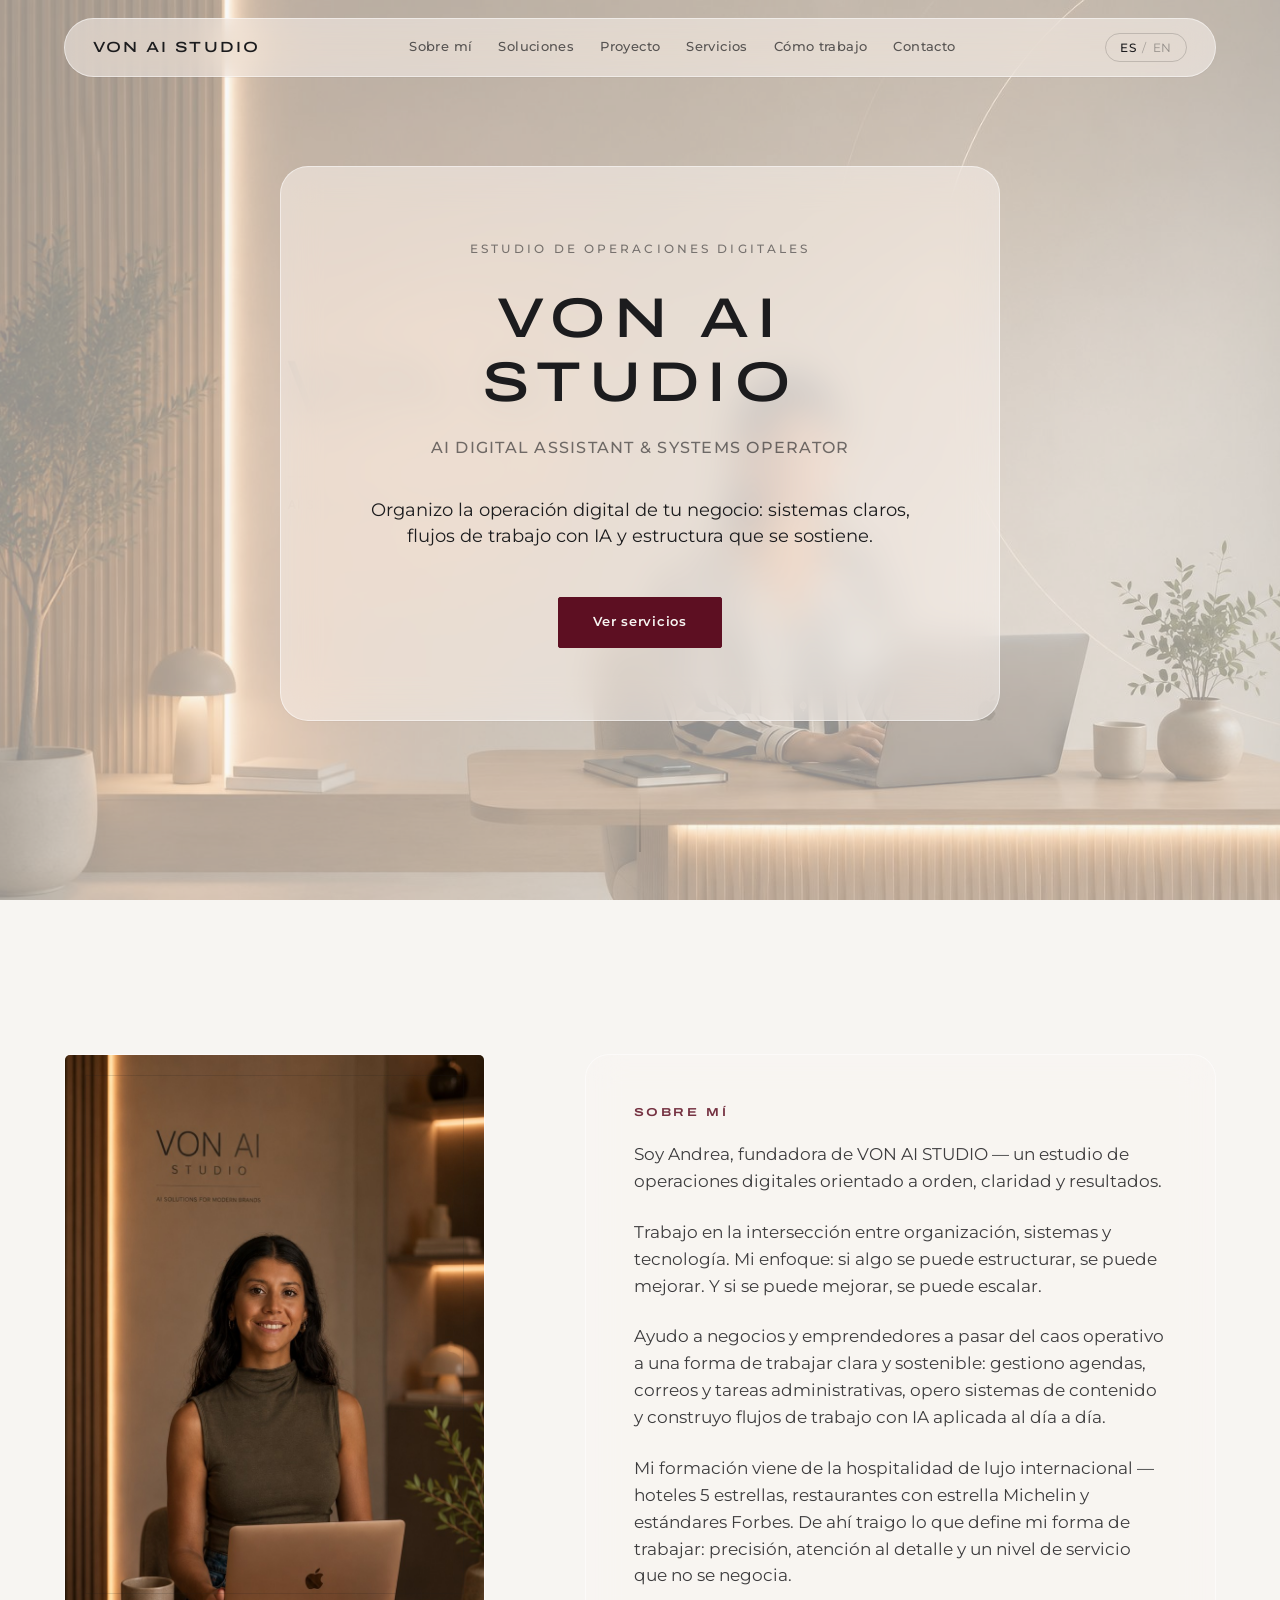
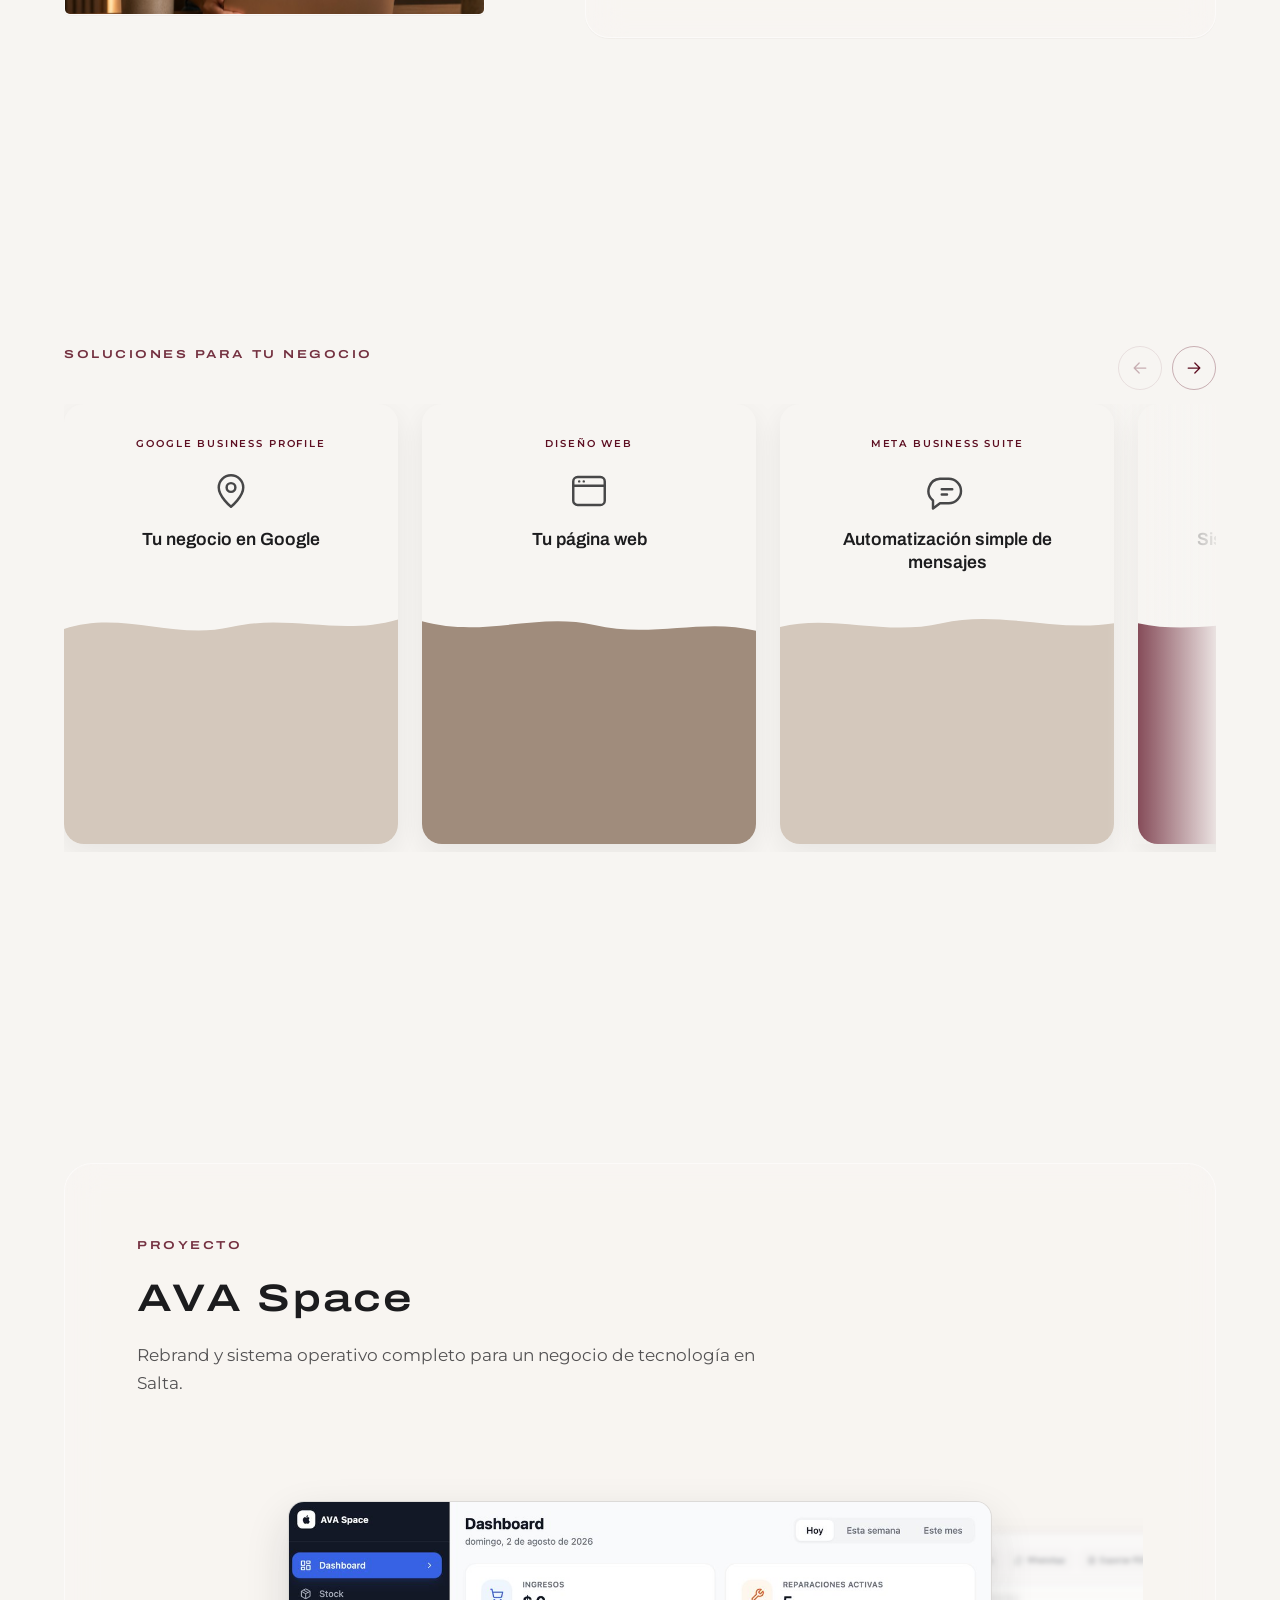
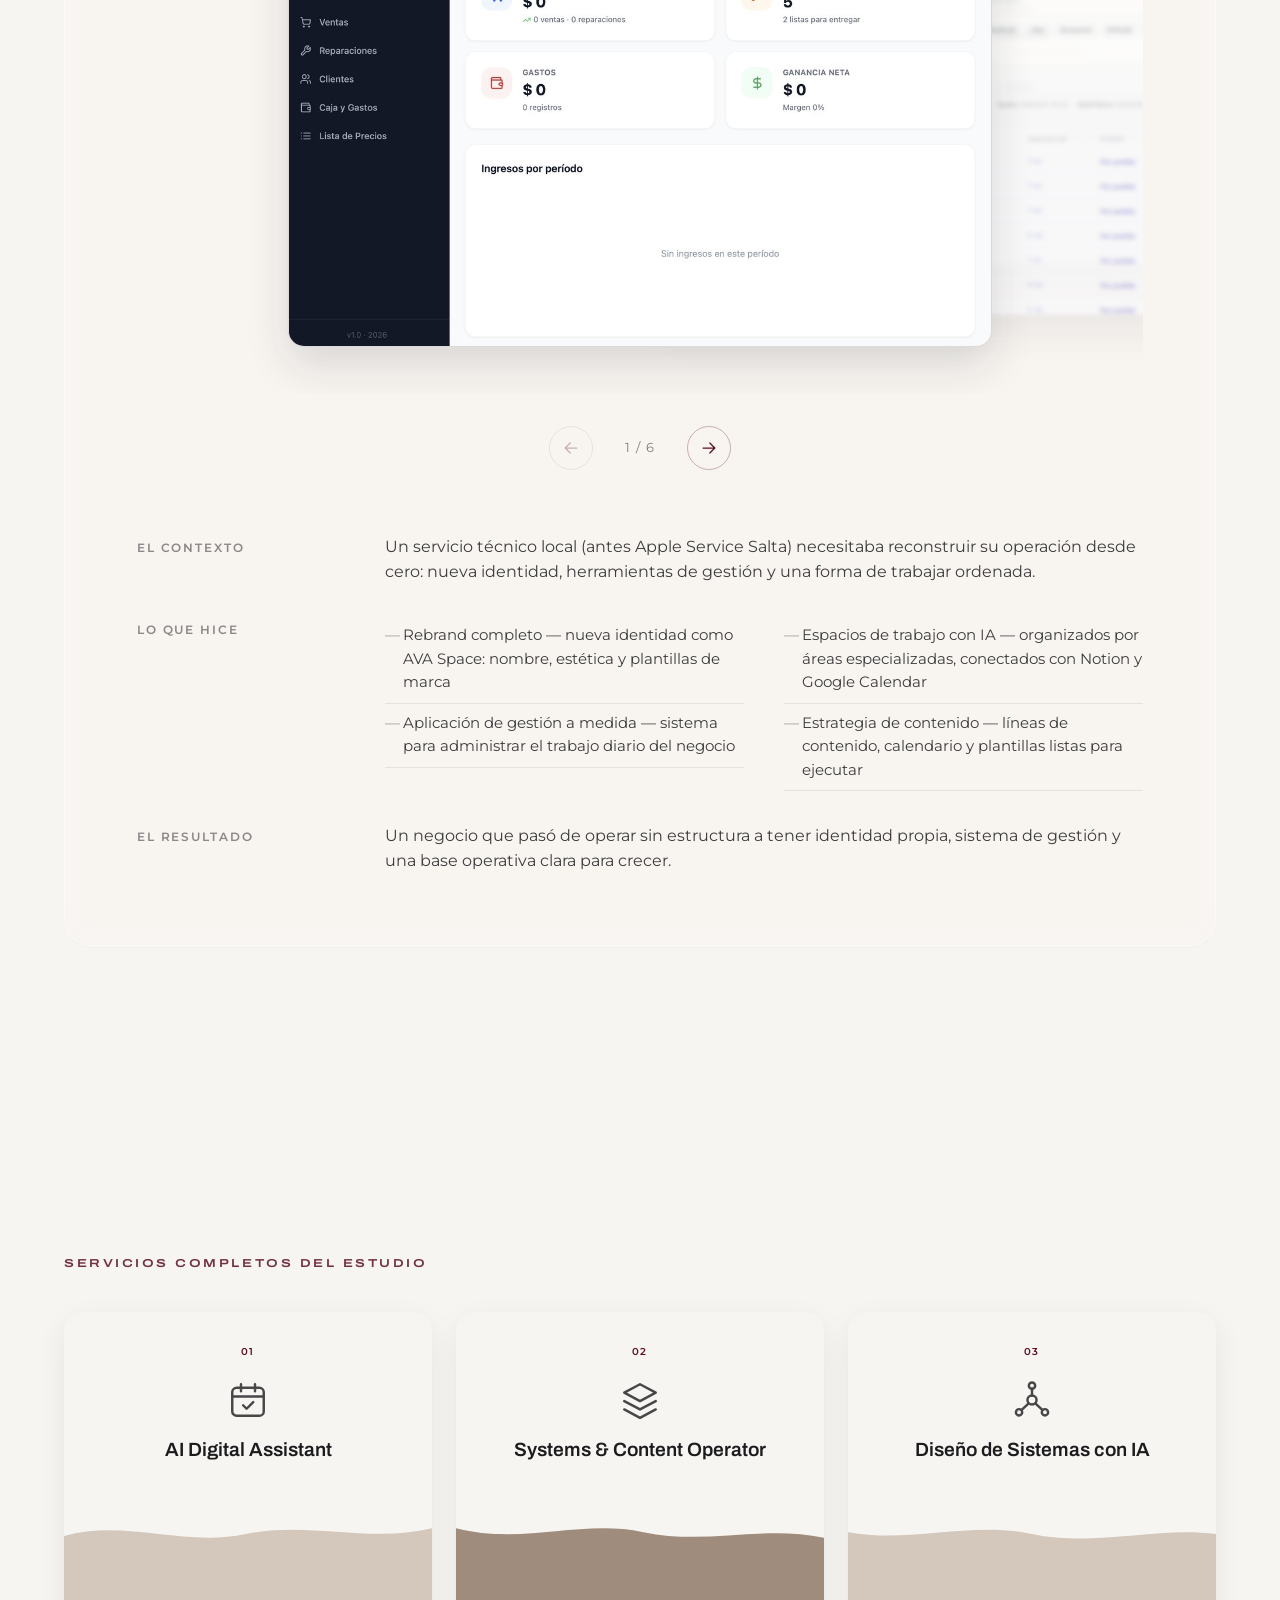
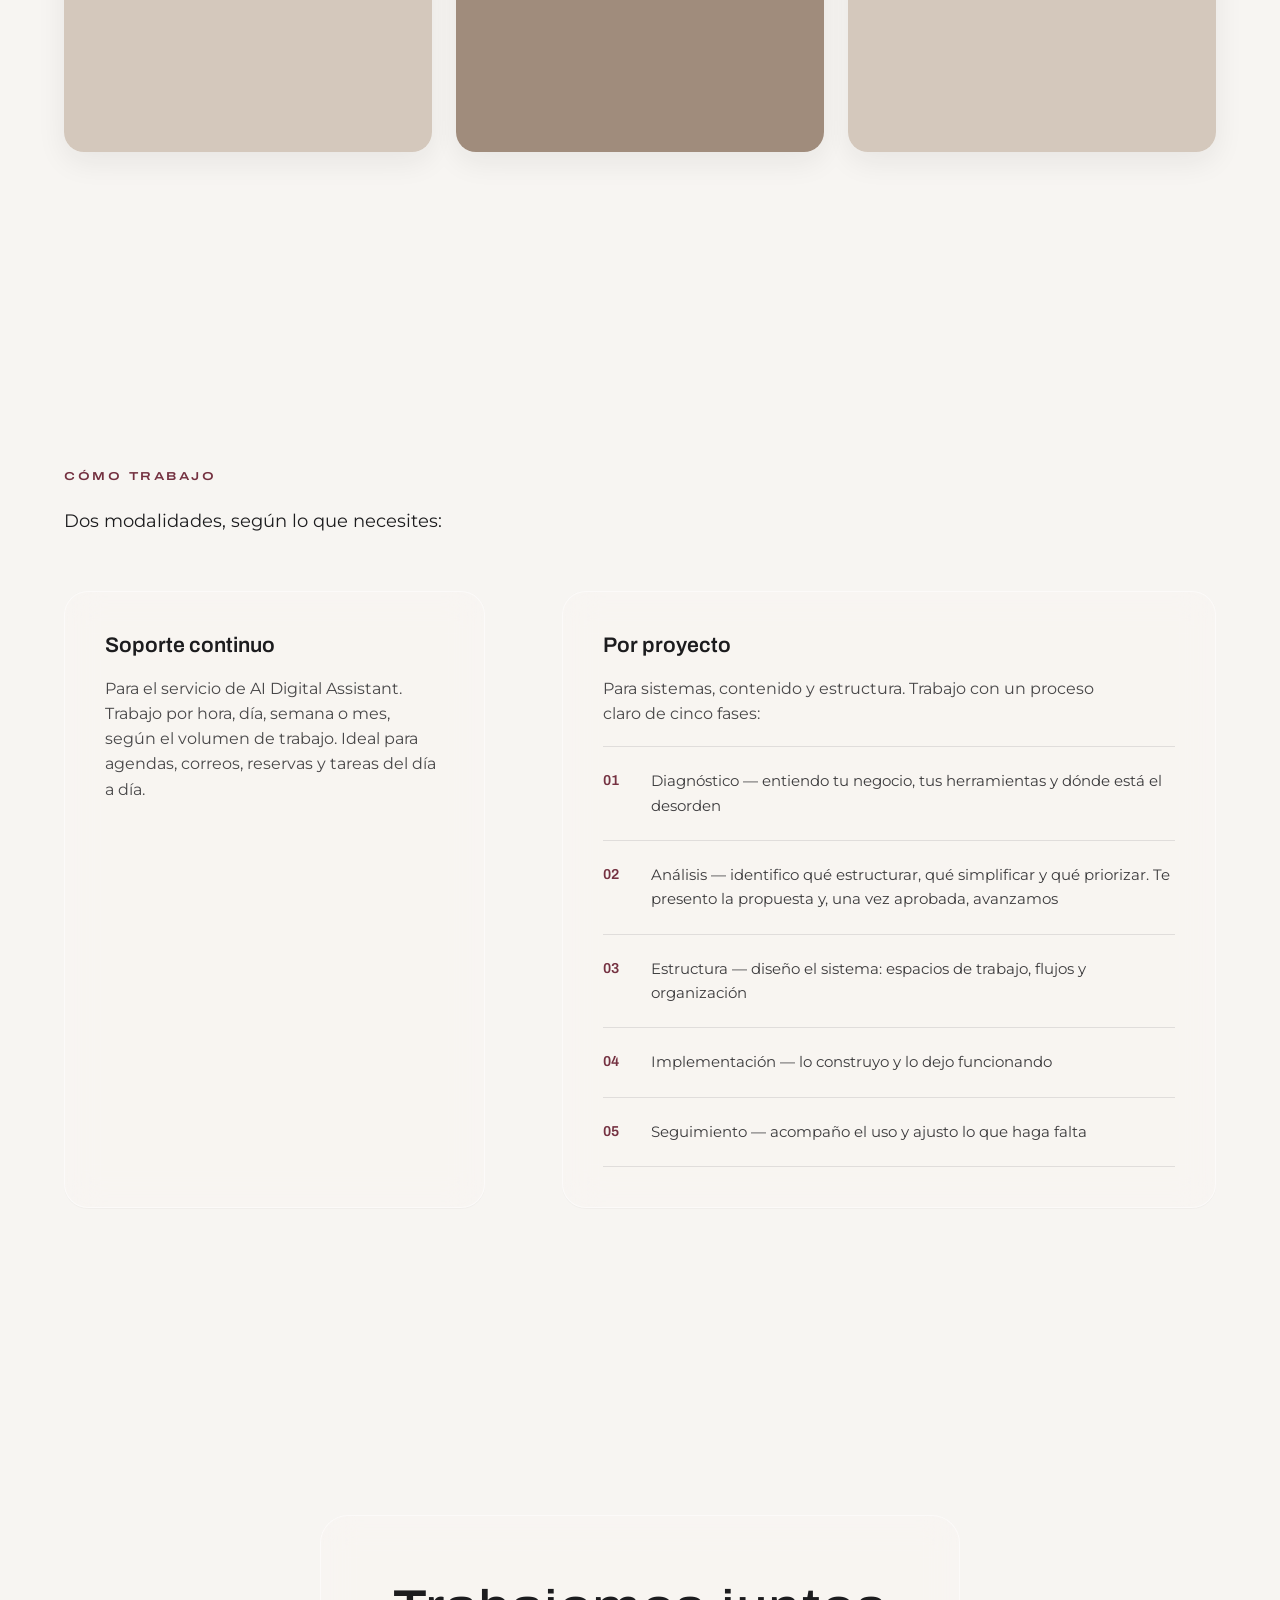
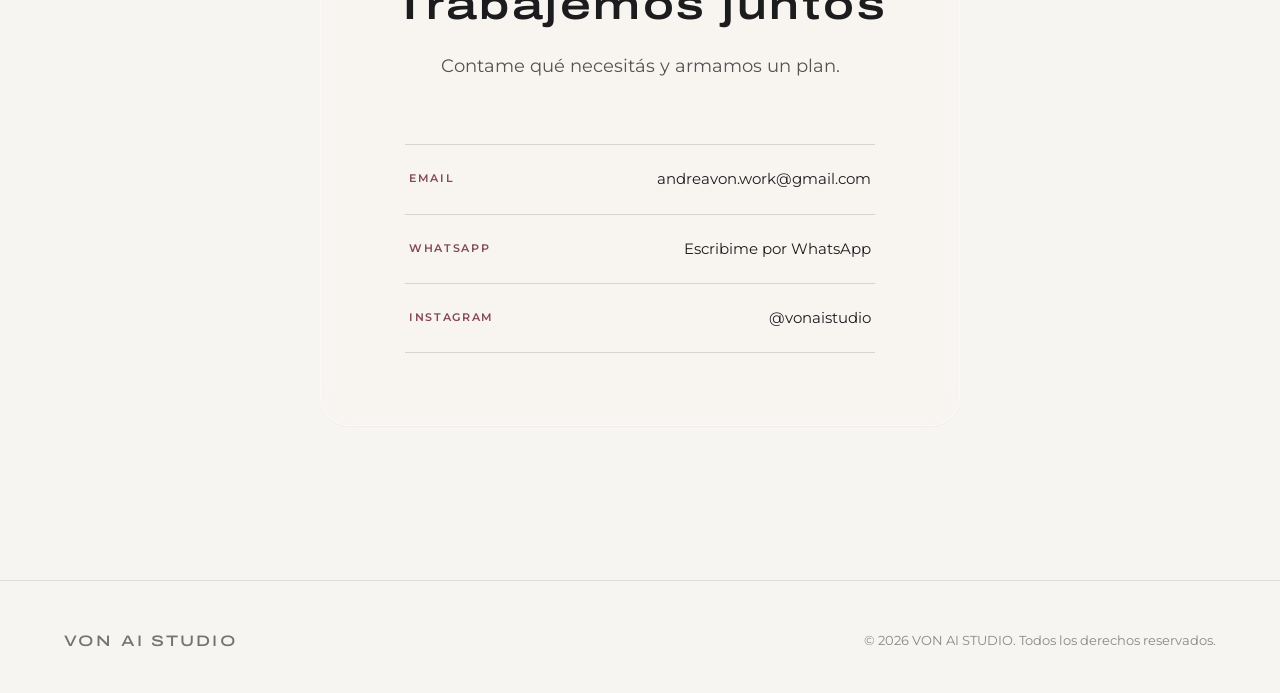
==== commit a7c7892c: "Show AVA Space captures as a stacked carousel The masonry grid reflowed its columns on hover, collap" ====
--- a/index.html
+++ b/index.html
@@ -398,13 +398,37 @@
     <p class="project-subtitle lang-es">Rebrand y sistema operativo completo para un negocio de tecnología en Salta.</p>
     <p class="project-subtitle lang-en">Full rebrand and operating system for a tech business in Salta, Argentina.</p>
 
-    <div class="project-shots">
-      <img src="assets/img/ava-dashboard.jpg" alt="AVA Space — dashboard de gestión" loading="lazy">
-      <img src="assets/img/ava-precios.jpg" alt="AVA Space — lista de precios" loading="lazy">
-      <img src="assets/img/ava-ventas.jpg" alt="AVA Space — registro de ventas" loading="lazy">
-      <img src="assets/img/ava-clientes.jpg" alt="AVA Space — base de clientes" loading="lazy">
-      <img src="assets/img/ava-exportacion.jpg" alt="AVA Space — exportación de datos" loading="lazy">
-      <img src="assets/img/ava-modulos.jpg" alt="AVA Space — módulos del sistema" loading="lazy">
+    <div class="project-gallery" id="ava-gallery">
+      <div class="gallery-stage" id="ava-stage">
+        <figure class="gallery-item">
+          <img src="assets/img/ava-dashboard.jpg" alt="AVA Space — dashboard de gestión" loading="lazy">
+        </figure>
+        <figure class="gallery-item">
+          <img src="assets/img/ava-precios.jpg" alt="AVA Space — lista de precios" loading="lazy">
+        </figure>
+        <figure class="gallery-item">
+          <img src="assets/img/ava-ventas.jpg" alt="AVA Space — registro de ventas" loading="lazy">
+        </figure>
+        <figure class="gallery-item">
+          <img src="assets/img/ava-clientes.jpg" alt="AVA Space — base de clientes" loading="lazy">
+        </figure>
+        <figure class="gallery-item">
+          <img src="assets/img/ava-exportacion.jpg" alt="AVA Space — exportación de datos" loading="lazy">
+        </figure>
+        <figure class="gallery-item">
+          <img src="assets/img/ava-modulos.jpg" alt="AVA Space — módulos del sistema" loading="lazy">
+        </figure>
+      </div>
+
+      <div class="gallery-controls">
+        <button type="button" class="gallery-nav" id="ava-prev" aria-label="Captura anterior">
+          <svg viewBox="0 0 24 24" fill="none" stroke="currentColor" stroke-width="1.5" stroke-linecap="round" stroke-linejoin="round"><path d="M19 12H5M11 6l-6 6 6 6"/></svg>
+        </button>
+        <p class="gallery-count"><span id="ava-index">1</span> / 6</p>
+        <button type="button" class="gallery-nav" id="ava-next" aria-label="Captura siguiente">
+          <svg viewBox="0 0 24 24" fill="none" stroke="currentColor" stroke-width="1.5" stroke-linecap="round" stroke-linejoin="round"><path d="M5 12h14M13 6l6 6-6 6"/></svg>
+        </button>
+      </div>
     </div>
 
     <div class="project-grid">
--- a/assets/css/style.css
+++ b/assets/css/style.css
@@ -1235,22 +1235,139 @@
   margin-bottom: 56px;
 }
 
-.project-shots {
-  column-count: 3;
-  column-gap: 20px;
+/* AVA Space gallery: one shot centred, neighbours stacked behind and
+   blurred. Slides share a fixed frame and the images sit inside with
+   object-fit:contain, so every capture shows whole whatever its ratio. */
+.project-gallery {
   margin-bottom: 64px;
 }
 
-.project-shots img {
-  width: 100%;
+.gallery-stage {
+  position: relative;
+  height: clamp(300px, 44vw, 540px);
+  overflow: hidden;
+  padding: 26px 0;
+}
+
+.gallery-item {
+  position: absolute;
+  top: 26px;
+  left: 50%;
+  width: min(70%, 720px);
+  height: calc(100% - 52px);
+  margin: 0;
+  display: flex;
+  align-items: center;
+  justify-content: center;
+  transform: translateX(-50%);
+  transition: transform 0.55s cubic-bezier(0.19, 1, 0.22, 1),
+              opacity 0.55s ease, filter 0.55s ease;
+}
+
+.gallery-item img {
+  max-width: 100%;
+  max-height: 100%;
+  width: auto;
   height: auto;
-  display: block;
-  margin-bottom: 20px;
-  break-inside: avoid;
   border-radius: 16px;
   border: 1px solid rgba(var(--graphite-rgb), 0.12);
   background: var(--ivory);
-  box-shadow: 0 8px 24px rgba(var(--graphite-rgb), 0.06);
+  box-shadow: 0 18px 44px rgba(var(--graphite-rgb), 0.14);
+}
+
+.gallery-item[data-pos="0"] {
+  transform: translateX(-50%) scale(1);
+  opacity: 1;
+  filter: none;
+  z-index: 5;
+}
+
+.gallery-item[data-pos="1"] {
+  transform: translateX(-4%) scale(0.86);
+  opacity: 0.5;
+  filter: blur(3px);
+  z-index: 4;
+  cursor: pointer;
+}
+
+.gallery-item[data-pos="-1"] {
+  transform: translateX(-96%) scale(0.86);
+  opacity: 0.5;
+  filter: blur(3px);
+  z-index: 4;
+  cursor: pointer;
+}
+
+.gallery-item[data-pos="2"] {
+  transform: translateX(20%) scale(0.74);
+  opacity: 0.26;
+  filter: blur(5px);
+  z-index: 3;
+}
+
+.gallery-item[data-pos="-2"] {
+  transform: translateX(-120%) scale(0.74);
+  opacity: 0.26;
+  filter: blur(5px);
+  z-index: 3;
+}
+
+.gallery-item[data-pos="far"] {
+  transform: translateX(-50%) scale(0.68);
+  opacity: 0;
+  z-index: 1;
+  pointer-events: none;
+}
+
+.gallery-controls {
+  display: flex;
+  align-items: center;
+  justify-content: center;
+  gap: 20px;
+  margin-top: 32px;
+}
+
+.gallery-nav {
+  width: 44px;
+  height: 44px;
+  border-radius: 50%;
+  border: 1px solid rgba(var(--accent-rgb), 0.3);
+  background: transparent;
+  color: var(--accent);
+  cursor: pointer;
+  display: flex;
+  align-items: center;
+  justify-content: center;
+  transition: background 0.3s ease, color 0.3s ease, opacity 0.3s ease;
+}
+
+.gallery-nav svg { width: 20px; height: 20px; }
+
+.gallery-nav:hover:not(:disabled) {
+  background: var(--accent);
+  color: var(--ivory);
+}
+
+.gallery-nav:disabled {
+  opacity: 0.3;
+  cursor: default;
+}
+
+.gallery-count {
+  font-size: 0.8rem;
+  letter-spacing: 0.12em;
+  color: var(--graphite);
+  opacity: 0.55;
+  min-width: 54px;
+  text-align: center;
+}
+
+@media (max-width: 720px) {
+  .gallery-item { width: 82%; }
+  .gallery-item[data-pos="1"]  { transform: translateX(6%) scale(0.84); }
+  .gallery-item[data-pos="-1"] { transform: translateX(-106%) scale(0.84); }
+  .gallery-item[data-pos="2"],
+  .gallery-item[data-pos="-2"] { opacity: 0; }
 }
 
 .project-grid {
@@ -1420,9 +1537,6 @@
     grid-template-columns: 1fr;
   }
 
-  .project-shots {
-    column-count: 2;
-  }
 }
 
 @media (max-width: 720px) {
@@ -1464,7 +1578,6 @@
 
   .hero { padding-top: 120px; }
 
-  .project-shots { column-count: 1; }
 
   /* side-by-side label/value can't hold a full email at this width */
   .contact-link {
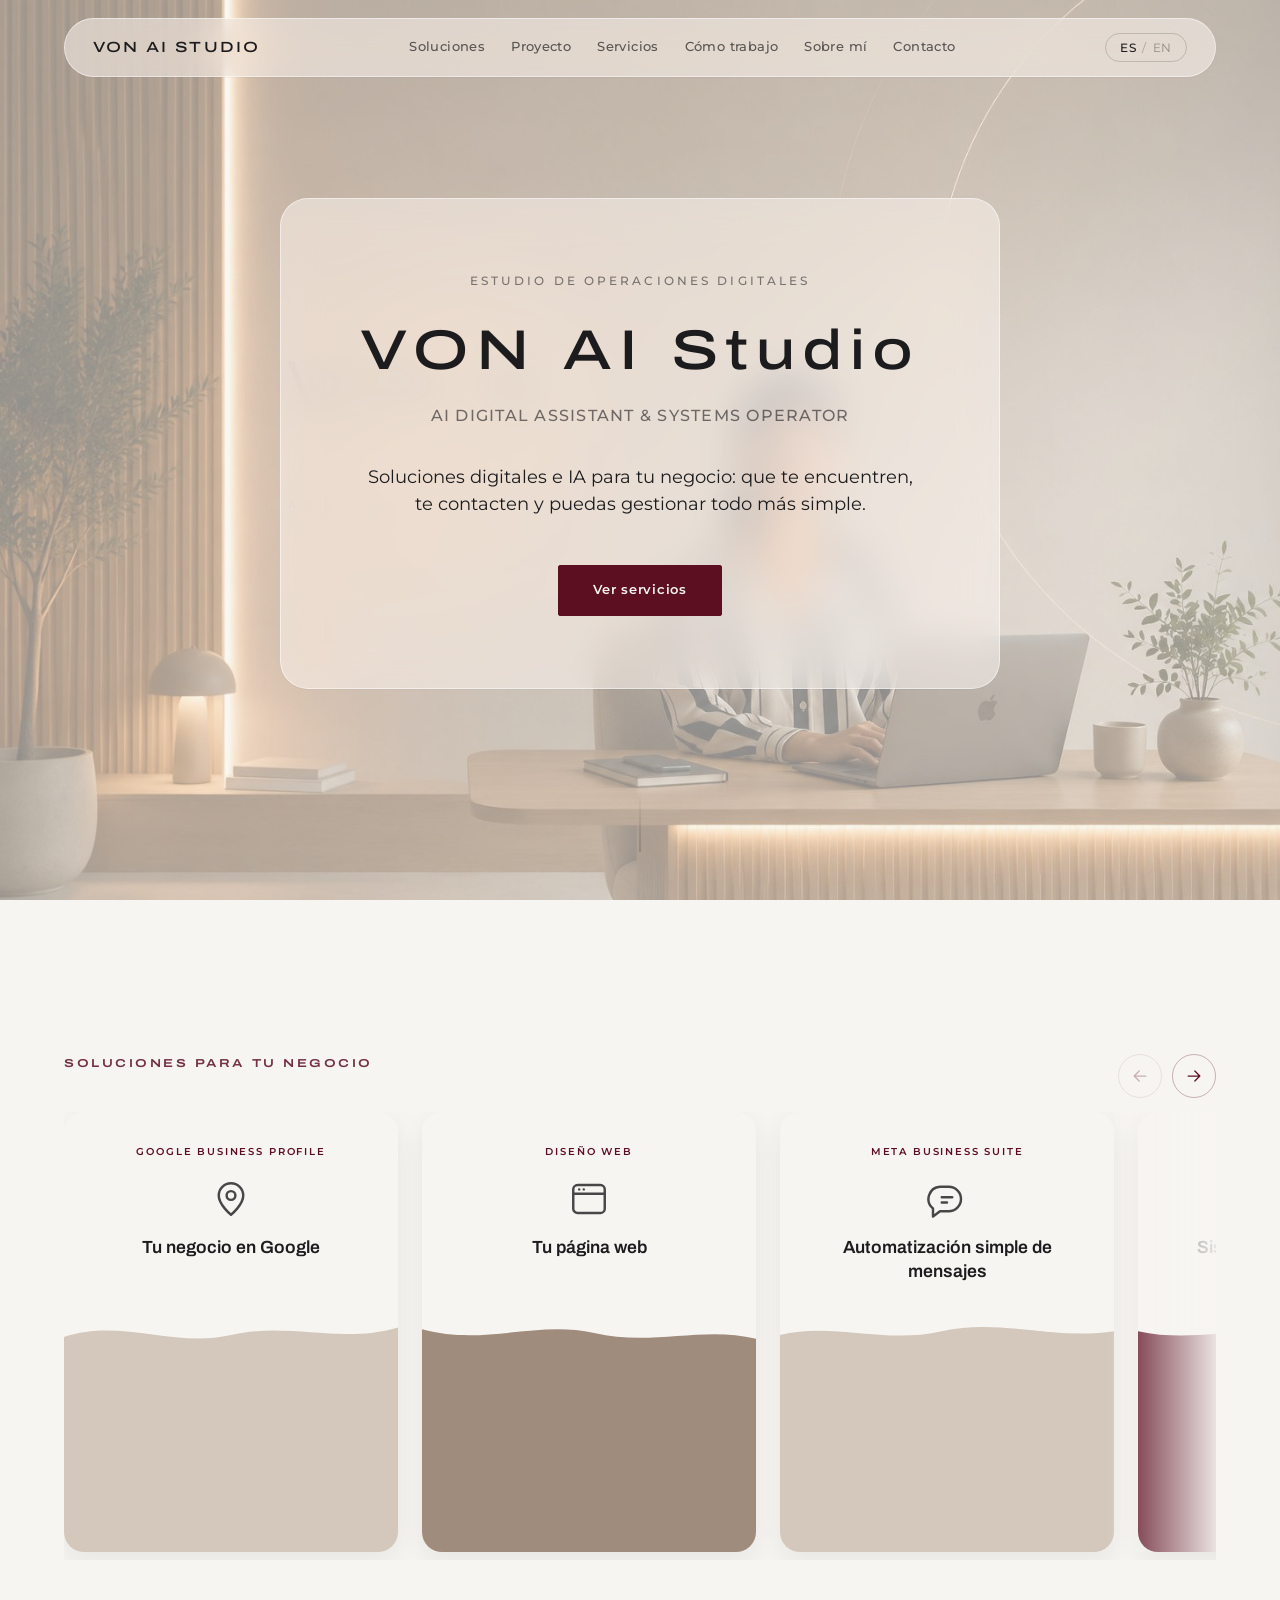
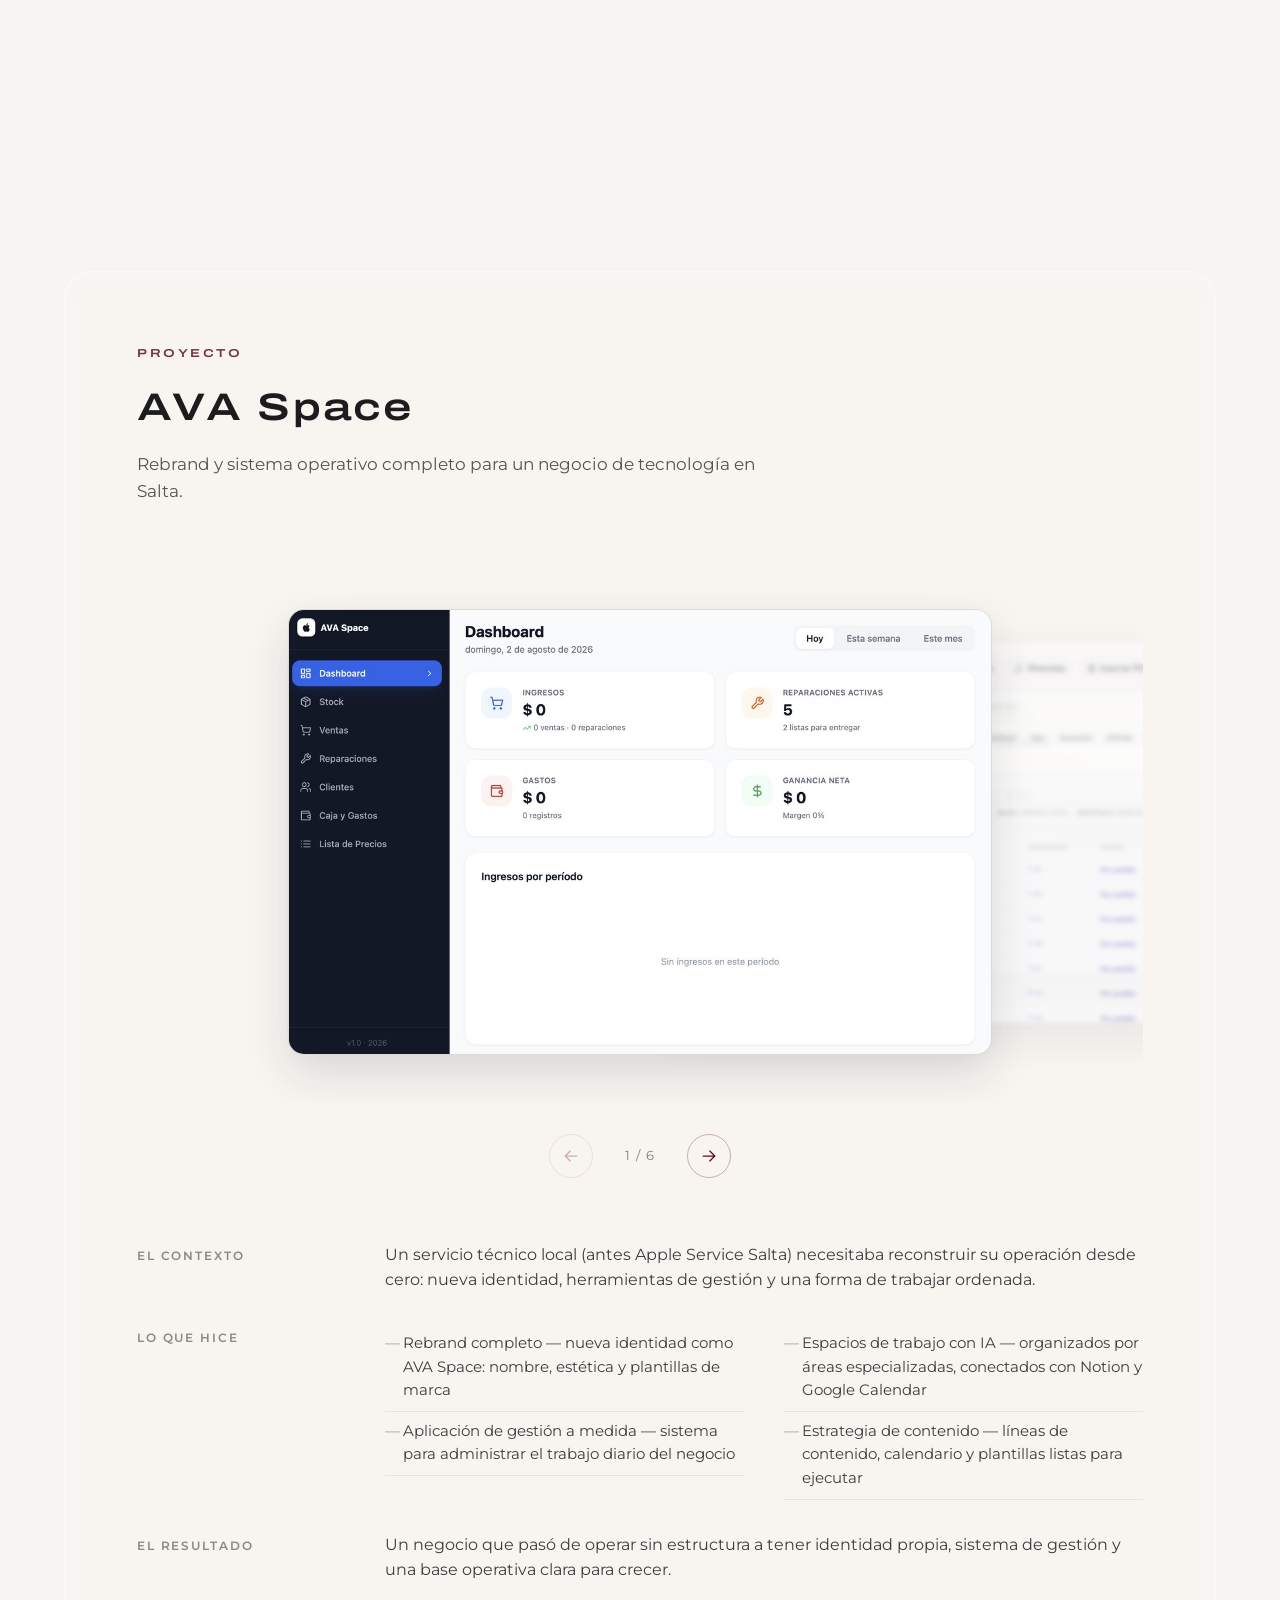
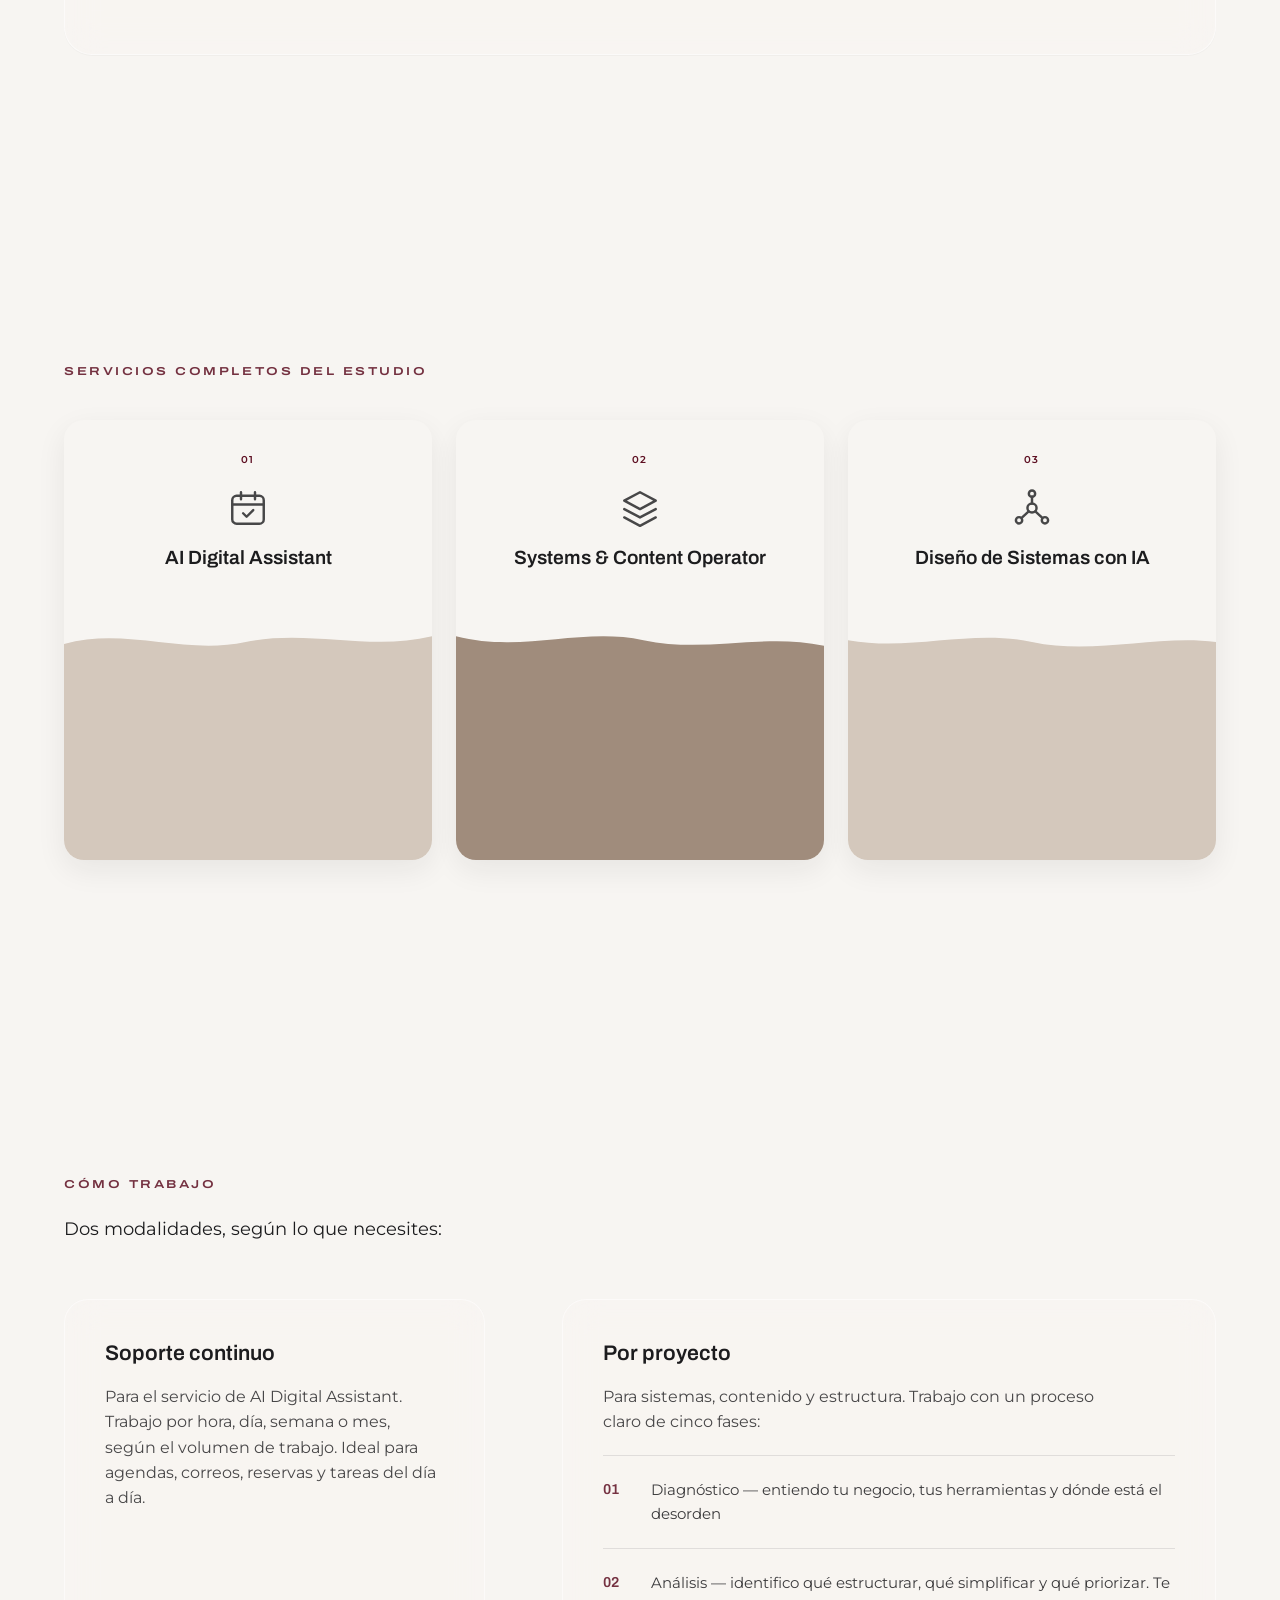
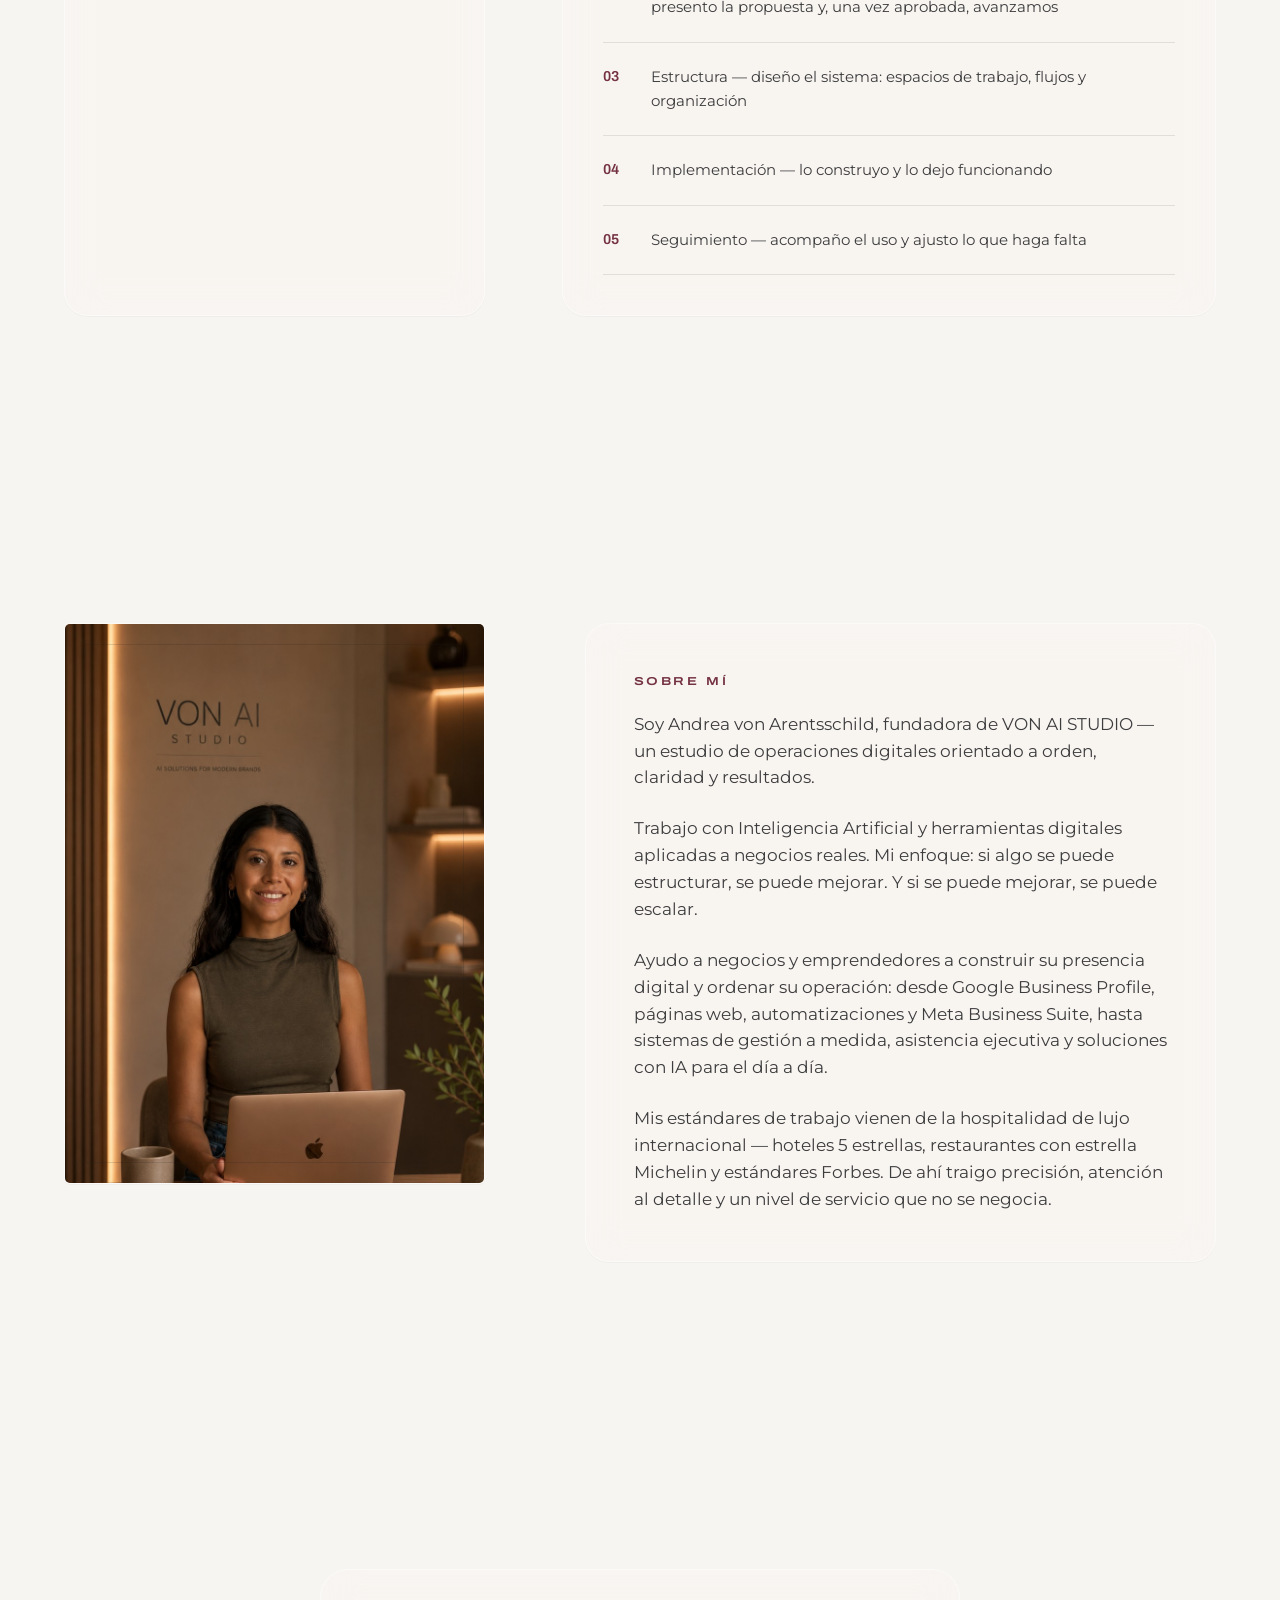
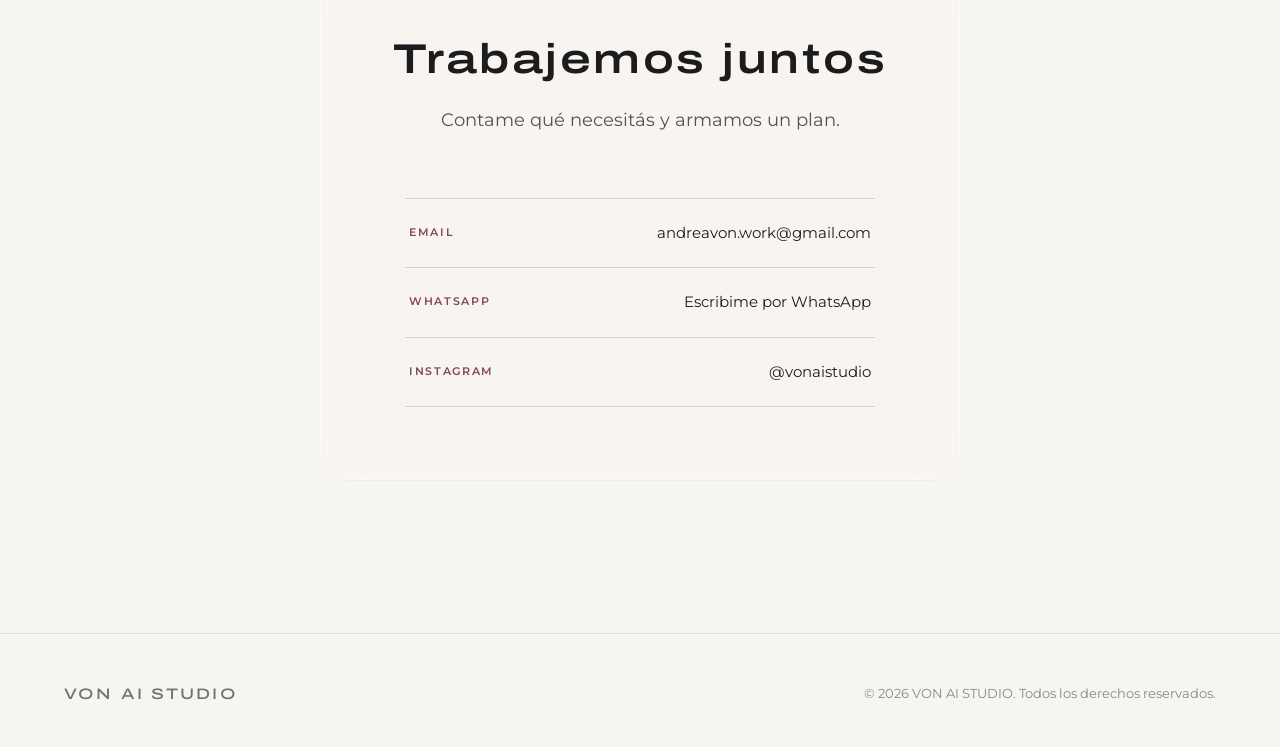
==== commit a4699c32: "Rewrite hero and bio copy, move bio before contact The hero title becomes mixed case and its descrip" ====
--- a/index.html
+++ b/index.html
@@ -27,11 +27,11 @@
     <a href="#hero" class="logo">VON AI STUDIO</a>
 
     <nav class="main-nav" id="main-nav">
-      <a href="#sobre-mi" class="lang-es">Sobre mí</a><a href="#sobre-mi" class="lang-en">About</a>
       <a href="#soluciones" class="lang-es">Soluciones</a><a href="#soluciones" class="lang-en">Solutions</a>
       <a href="#proyecto" class="lang-es">Proyecto</a><a href="#proyecto" class="lang-en">Project</a>
       <a href="#servicios" class="lang-es">Servicios</a><a href="#servicios" class="lang-en">Services</a>
       <a href="#como-trabajo" class="lang-es">Cómo trabajo</a><a href="#como-trabajo" class="lang-en">How I work</a>
+      <a href="#sobre-mi" class="lang-es">Sobre mí</a><a href="#sobre-mi" class="lang-en">About</a>
       <a href="#contacto" class="lang-es">Contacto</a><a href="#contacto" class="lang-en">Contact</a>
     </nav>
 
@@ -54,46 +54,17 @@
     <p class="eyebrow lang-es">Estudio de operaciones digitales</p>
     <p class="eyebrow lang-en">Digital operations studio</p>
 
-    <h1 class="hero-title">VON AI STUDIO</h1>
+    <h1 class="hero-title">VON AI Studio</h1>
     <p class="hero-subtitle">AI Digital Assistant &amp; Systems Operator</p>
 
-    <p class="hero-text lang-es">Organizo la operación digital de tu negocio: sistemas claros, flujos de trabajo con IA y estructura que se sostiene.</p>
-    <p class="hero-text lang-en">Clear systems, AI-assisted workflows, and structure that lasts — digital operations, organized.</p>
+    <p class="hero-text lang-es">Soluciones digitales e IA para tu negocio: que te encuentren, te contacten y puedas gestionar todo más simple.</p>
+    <p class="hero-text lang-en">Digital and AI solutions for your business — so customers find you, reach you, and everything gets simpler to manage.</p>
 
     <a href="#soluciones" class="btn btn-primary">
       <span class="lang-es">Ver servicios</span><span class="lang-en">View services</span>
     </a>
   </div>
   <div class="hero-line" aria-hidden="true"></div>
-</section>
-
-<!-- ============ BIO ============ -->
-<section id="sobre-mi" class="bio">
-  <div class="bio-inner">
-    <div class="bio-visual glass" aria-hidden="true">
-      <img src="assets/img/bio-andrea.jpg" alt="" class="bio-photo">
-      <div class="bio-frame"></div>
-    </div>
-
-    <div class="bio-content glass">
-      <p class="section-label lang-es">Sobre mí</p>
-      <p class="section-label lang-en">About</p>
-
-      <div class="lang-es bio-text">
-        <p>Soy Andrea, fundadora de VON AI STUDIO — un estudio de operaciones digitales orientado a orden, claridad y resultados.</p>
-        <p>Trabajo en la intersección entre organización, sistemas y tecnología. Mi enfoque: si algo se puede estructurar, se puede mejorar. Y si se puede mejorar, se puede escalar.</p>
-        <p>Ayudo a negocios y emprendedores a pasar del caos operativo a una forma de trabajar clara y sostenible: gestiono agendas, correos y tareas administrativas, opero sistemas de contenido y construyo flujos de trabajo con IA aplicada al día a día.</p>
-        <p>Mi formación viene de la hospitalidad de lujo internacional — hoteles 5 estrellas, restaurantes con estrella Michelin y estándares Forbes. De ahí traigo lo que define mi forma de trabajar: precisión, atención al detalle y un nivel de servicio que no se negocia.</p>
-      </div>
-
-      <div class="lang-en bio-text">
-        <p>I'm Andrea, founder of VON AI STUDIO — a digital operations studio built on order, clarity, and results.</p>
-        <p>I work at the intersection of organization, systems, and technology. My approach: if something can be structured, it can be improved. And if it can be improved, it can scale.</p>
-        <p>I help businesses and entrepreneurs move from operational chaos to a clear, sustainable way of working: managing calendars, email, and administrative tasks, running content systems, and building AI-assisted workflows for daily operations.</p>
-        <p>My background is in international luxury hospitality — 5-star hotels, Michelin-starred restaurants, and Forbes standards. That's where my way of working comes from: precision, attention to detail, and a level of service that doesn't get compromised.</p>
-      </div>
-    </div>
-  </div>
 </section>
 
 <!-- ============ SOLUCIONES PARA TU NEGOCIO ============ -->
@@ -889,6 +860,35 @@
   </div>
 </section>
 
+<!-- ============ BIO ============ -->
+<section id="sobre-mi" class="bio">
+  <div class="bio-inner">
+    <div class="bio-visual glass" aria-hidden="true">
+      <img src="assets/img/bio-andrea.jpg" alt="" class="bio-photo">
+      <div class="bio-frame"></div>
+    </div>
+
+    <div class="bio-content glass">
+      <p class="section-label lang-es">Sobre mí</p>
+      <p class="section-label lang-en">About</p>
+
+      <div class="lang-es bio-text">
+        <p>Soy Andrea von Arentsschild, fundadora de VON AI STUDIO — un estudio de operaciones digitales orientado a orden, claridad y resultados.</p>
+        <p>Trabajo con Inteligencia Artificial y herramientas digitales aplicadas a negocios reales. Mi enfoque: si algo se puede estructurar, se puede mejorar. Y si se puede mejorar, se puede escalar.</p>
+        <p>Ayudo a negocios y emprendedores a construir su presencia digital y ordenar su operación: desde Google Business Profile, páginas web, automatizaciones y Meta Business Suite, hasta sistemas de gestión a medida, asistencia ejecutiva y soluciones con IA para el día a día.</p>
+        <p>Mis estándares de trabajo vienen de la hospitalidad de lujo internacional — hoteles 5 estrellas, restaurantes con estrella Michelin y estándares Forbes. De ahí traigo precisión, atención al detalle y un nivel de servicio que no se negocia.</p>
+      </div>
+
+      <div class="lang-en bio-text">
+        <p>I'm Andrea von Arentsschild, founder of VON AI STUDIO — a digital operations studio built on order, clarity, and results.</p>
+        <p>I work with Artificial Intelligence and digital tools applied to real businesses. My approach: if something can be structured, it can be improved. And if it can be improved, it can scale.</p>
+        <p>I help businesses and entrepreneurs build their digital presence and organize their operations: from Google Business Profile, websites, automations, and Meta Business Suite, to custom management systems, executive assistance, and AI solutions for the day-to-day.</p>
+        <p>My work standards come from international luxury hospitality — 5-star hotels, Michelin-starred restaurants, and Forbes standards. That's where I get my precision, attention to detail, and a level of service that doesn't get compromised.</p>
+      </div>
+    </div>
+  </div>
+</section>
+
 <!-- ============ CONTACTO ============ -->
 <section id="contacto" class="contact">
   <div class="contact-inner glass">
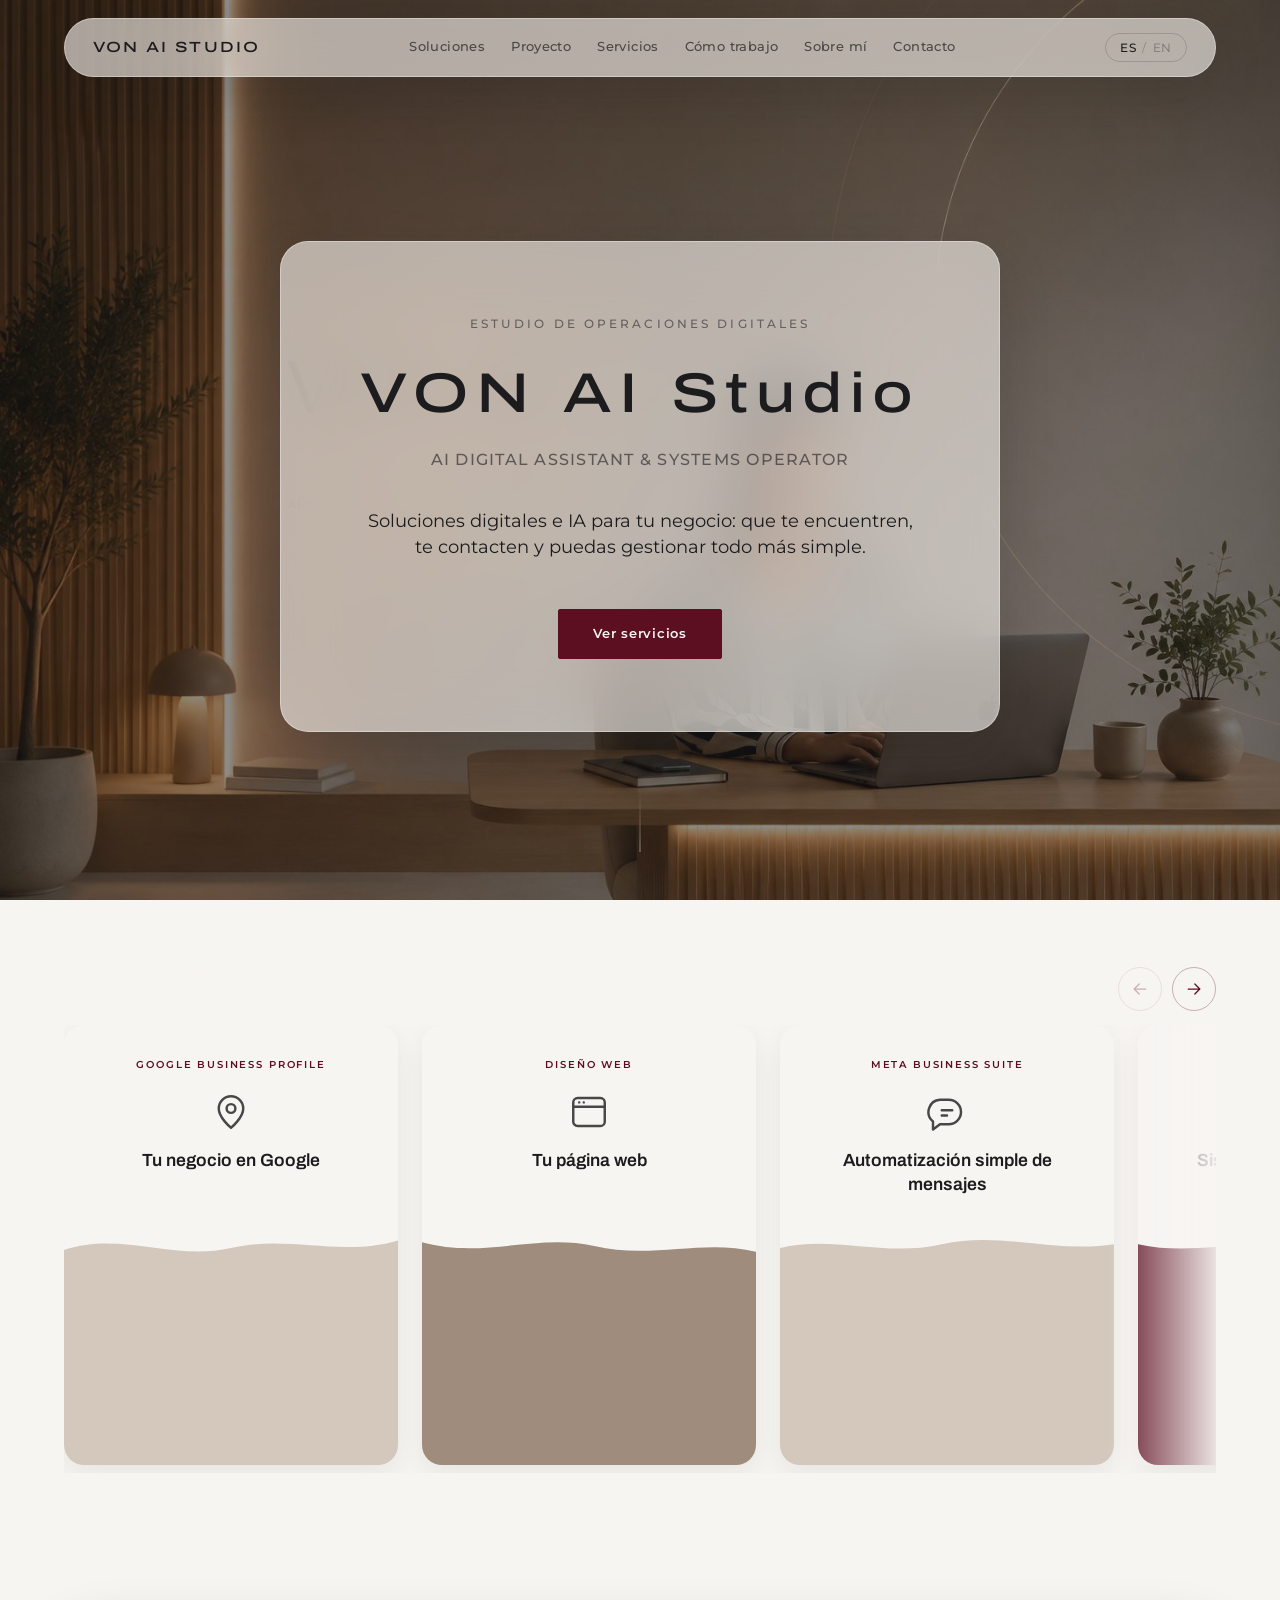
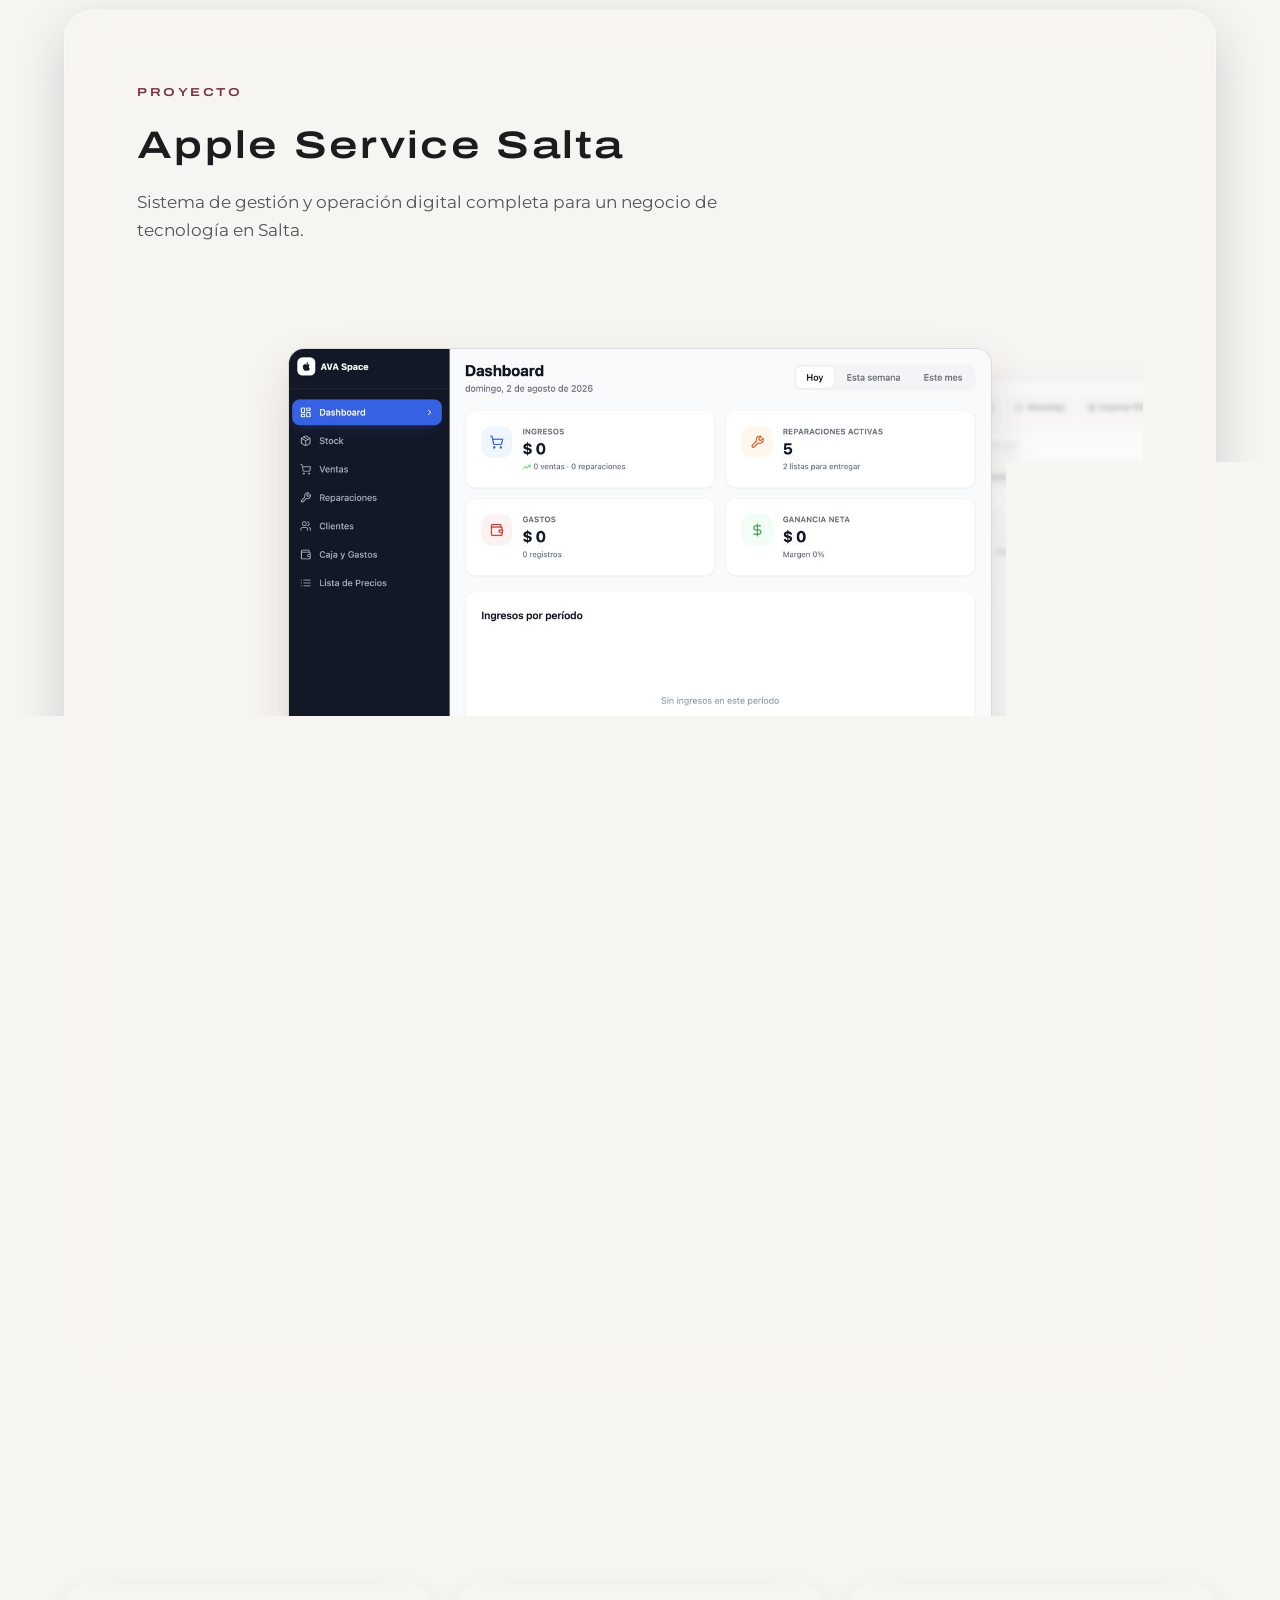
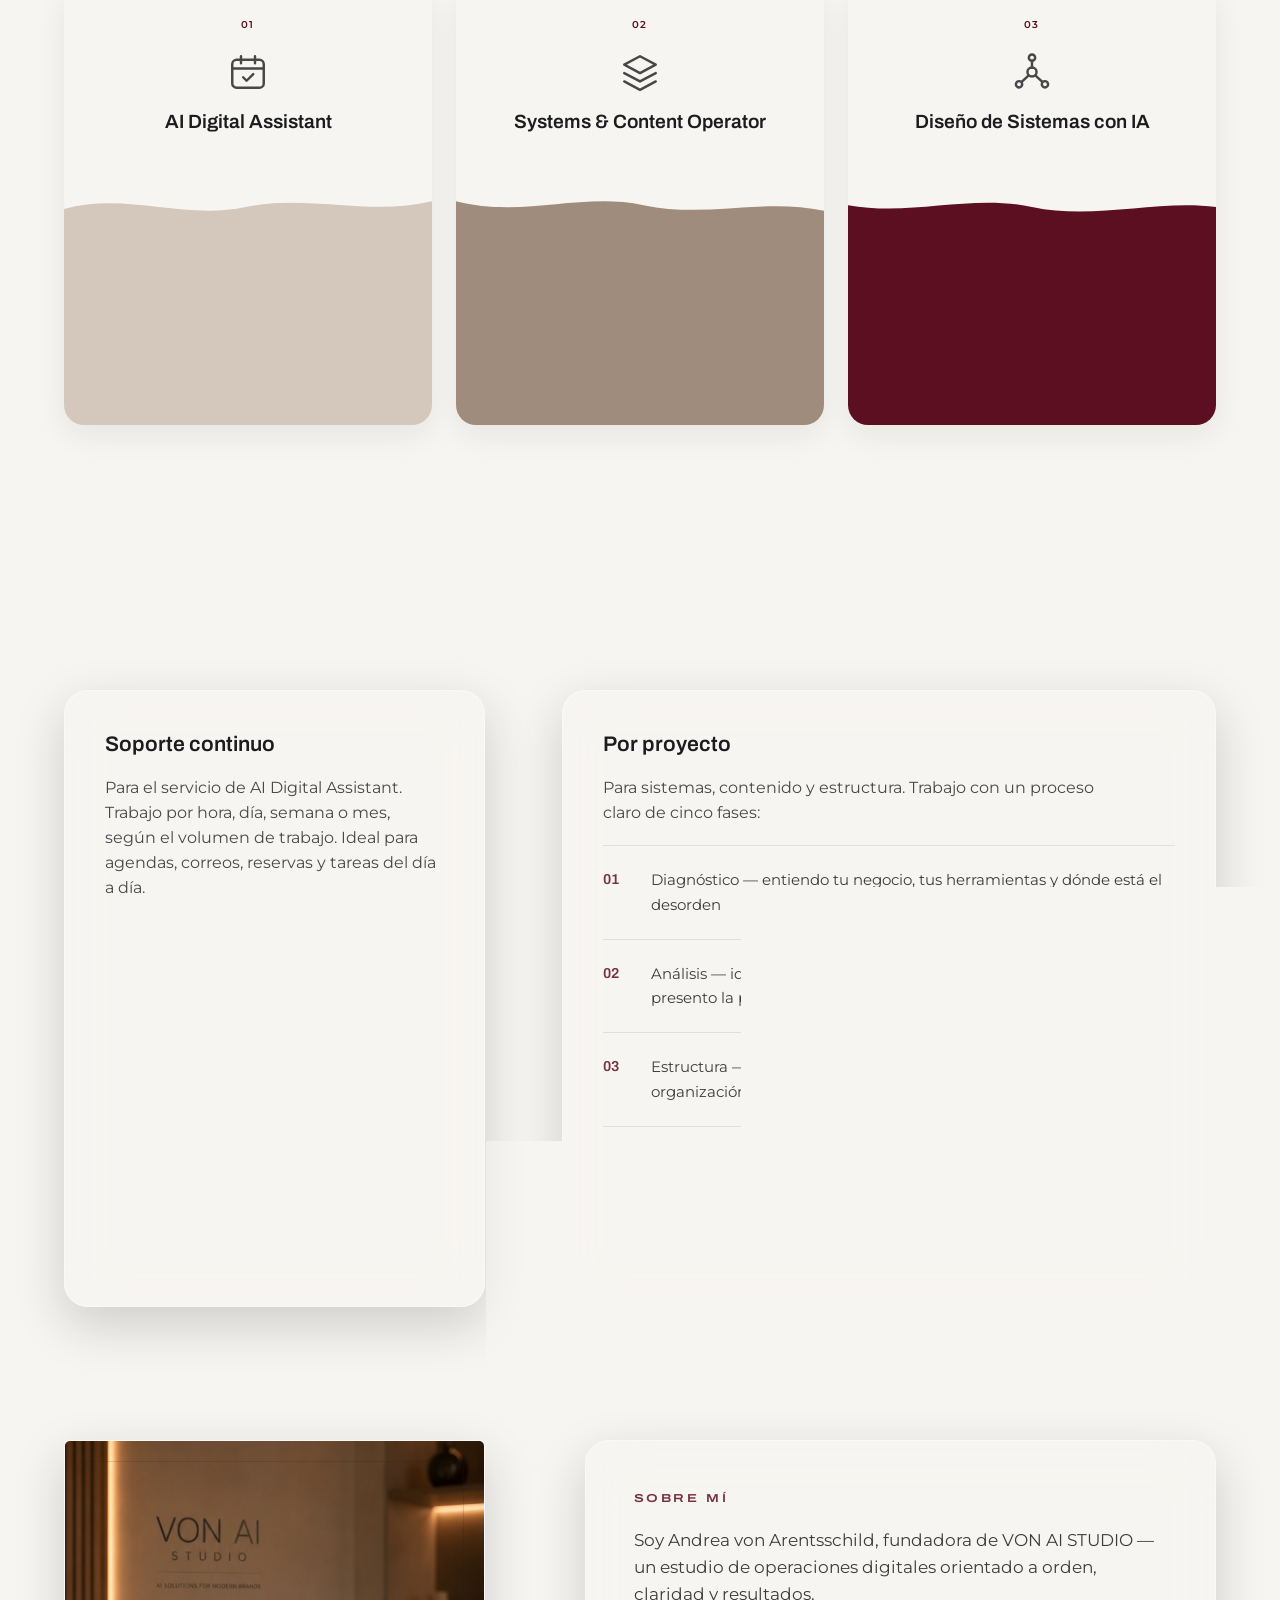
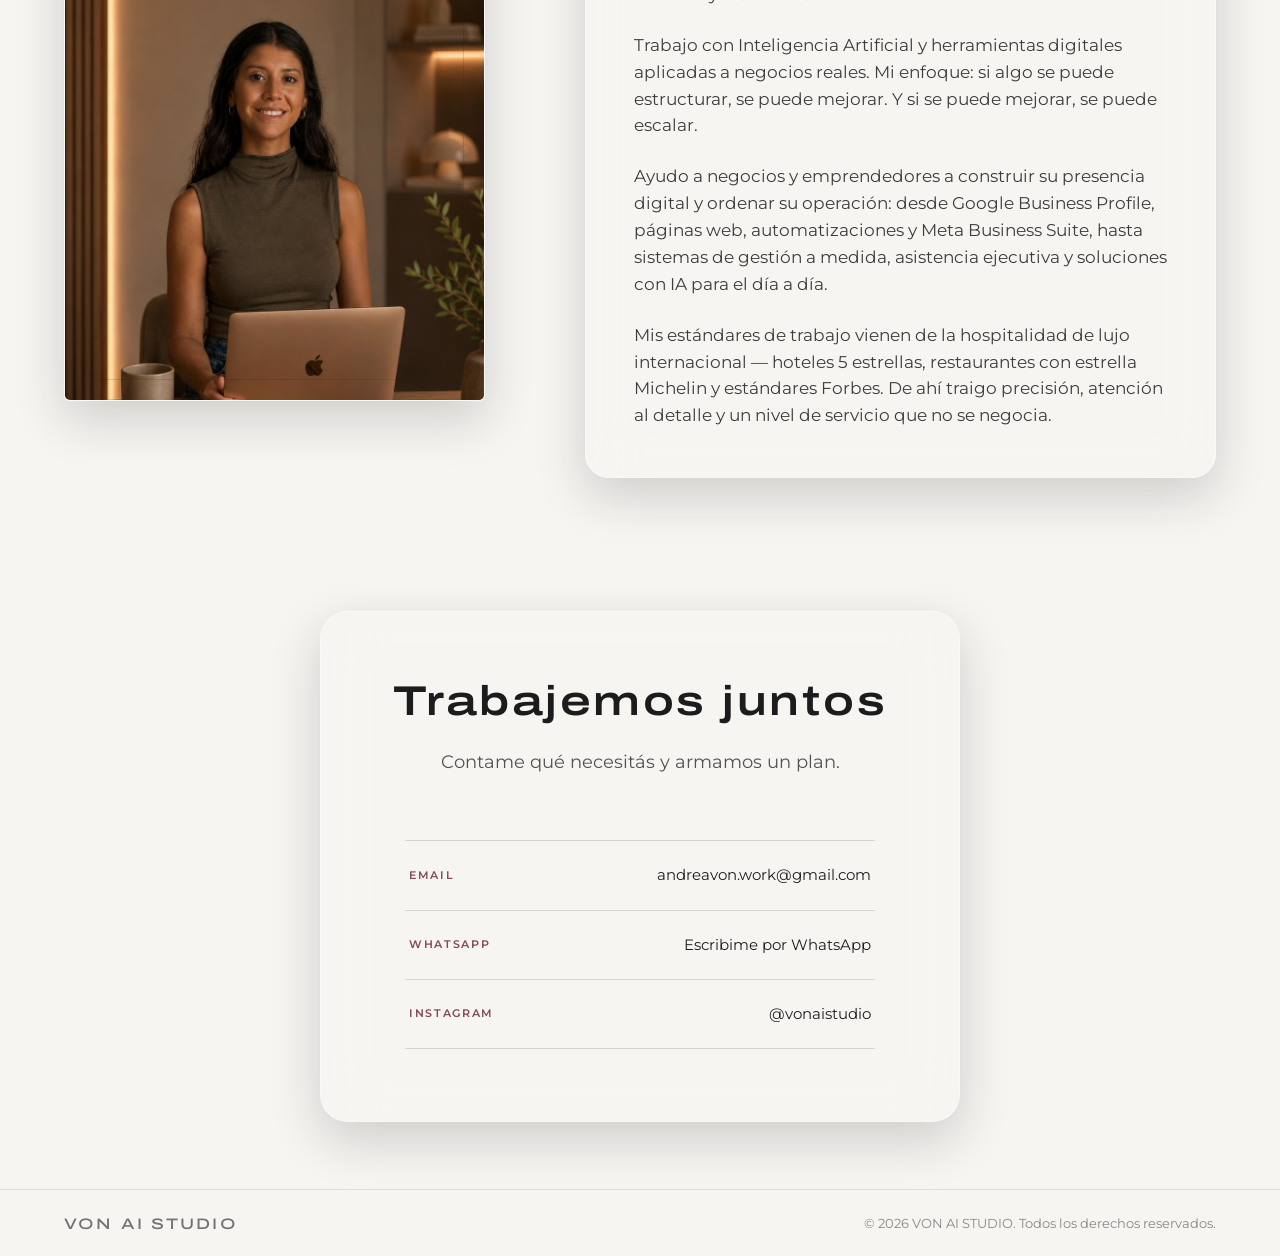
==== commit 39f242a0: "Rename the case study to Apple Service Salta The project section leads with the client's own name in" ====
--- a/index.html
+++ b/index.html
@@ -345,8 +345,8 @@
                 <span class="lang-es">Consultar por WhatsApp</span><span class="lang-en">Ask me on WhatsApp</span>
               </a>
               <a href="#proyecto" class="sol-panel-link">
-                <span class="lang-es">Mirá un proyecto real más abajo &rarr; AVA Space</span>
-                <span class="lang-en">See a real project below &rarr; AVA Space</span>
+                <span class="lang-es">Mirá un proyecto real más abajo &rarr; Apple Service Salta</span>
+                <span class="lang-en">See a real project below &rarr; Apple Service Salta</span>
               </a>
             </div>
           </div>
@@ -357,37 +357,37 @@
   </div>
 </section>
 
-<!-- ============ PROYECTO: AVA SPACE ============ -->
+<!-- ============ PROYECTO: APPLE SERVICE SALTA ============ -->
 <section id="proyecto" class="project">
   <div class="project-inner glass">
     <p class="section-label lang-es">Proyecto</p>
     <p class="section-label lang-en">Project</p>
 
-    <h2 class="lang-es">AVA Space</h2>
-    <h2 class="lang-en">AVA Space</h2>
-
-    <p class="project-subtitle lang-es">Rebrand y sistema operativo completo para un negocio de tecnología en Salta.</p>
-    <p class="project-subtitle lang-en">Full rebrand and operating system for a tech business in Salta, Argentina.</p>
+    <h2 class="lang-es">Apple Service Salta</h2>
+    <h2 class="lang-en">Apple Service Salta</h2>
+
+    <p class="project-subtitle lang-es">Sistema de gestión y operación digital completa para un negocio de tecnología en Salta.</p>
+    <p class="project-subtitle lang-en">Management system and complete digital operations for a tech business in Salta, Argentina.</p>
 
     <div class="project-gallery" id="ava-gallery">
       <div class="gallery-stage" id="ava-stage">
         <figure class="gallery-item">
-          <img src="assets/img/ava-dashboard.jpg" alt="AVA Space — dashboard de gestión" loading="lazy">
+          <img src="assets/img/ava-dashboard.jpg" alt="Apple Service Salta — dashboard de gestión" loading="lazy">
         </figure>
         <figure class="gallery-item">
-          <img src="assets/img/ava-precios.jpg" alt="AVA Space — lista de precios" loading="lazy">
+          <img src="assets/img/ava-precios.jpg" alt="Apple Service Salta — lista de precios" loading="lazy">
         </figure>
         <figure class="gallery-item">
-          <img src="assets/img/ava-ventas.jpg" alt="AVA Space — registro de ventas" loading="lazy">
+          <img src="assets/img/ava-ventas.jpg" alt="Apple Service Salta — registro de ventas" loading="lazy">
         </figure>
         <figure class="gallery-item">
-          <img src="assets/img/ava-clientes.jpg" alt="AVA Space — base de clientes" loading="lazy">
+          <img src="assets/img/ava-clientes.jpg" alt="Apple Service Salta — base de clientes" loading="lazy">
         </figure>
         <figure class="gallery-item">
-          <img src="assets/img/ava-exportacion.jpg" alt="AVA Space — exportación de datos" loading="lazy">
+          <img src="assets/img/ava-exportacion.jpg" alt="Apple Service Salta — exportación de datos" loading="lazy">
         </figure>
         <figure class="gallery-item">
-          <img src="assets/img/ava-modulos.jpg" alt="AVA Space — módulos del sistema" loading="lazy">
+          <img src="assets/img/ava-modulos.jpg" alt="Apple Service Salta — módulos del sistema" loading="lazy">
         </figure>
       </div>
 
@@ -405,34 +405,34 @@
     <div class="project-grid">
       <div class="project-col lang-es">
         <h4>El contexto</h4>
-        <p>Un servicio técnico local (antes Apple Service Salta) necesitaba reconstruir su operación desde cero: nueva identidad, herramientas de gestión y una forma de trabajar ordenada.</p>
+        <p>Un servicio técnico local necesitaba reconstruir su operación desde cero: herramientas de gestión, una forma de trabajar ordenada y una base digital clara.</p>
 
         <h4>Lo que hice</h4>
         <ul>
-          <li>Rebrand completo — nueva identidad como AVA Space: nombre, estética y plantillas de marca</li>
-          <li>Aplicación de gestión a medida — sistema para administrar el trabajo diario del negocio</li>
-          <li>Espacios de trabajo con IA — organizados por áreas especializadas, conectados con Notion y Google Calendar</li>
+          <li>Aplicación de gestión a medida — sistema para administrar el trabajo diario: ventas, stock, reparaciones y caja</li>
+          <li>Espacios de trabajo con IA — organizados por áreas especializadas, conectados con Notion, Google Calendar y WhatsApp</li>
           <li>Estrategia de contenido — líneas de contenido, calendario y plantillas listas para ejecutar</li>
+          <li>Propuesta de rebrand — nueva identidad diseñada (AVA Space): nombre, estética y plantillas de marca</li>
         </ul>
 
         <h4>El resultado</h4>
-        <p>Un negocio que pasó de operar sin estructura a tener identidad propia, sistema de gestión y una base operativa clara para crecer.</p>
+        <p>Un negocio que pasó de operar sin estructura a tener sistema de gestión propio y una base operativa clara para crecer.</p>
       </div>
 
       <div class="project-col lang-en">
         <h4>The context</h4>
-        <p>A local tech repair business (formerly Apple Service Salta) needed to rebuild its operation from scratch: new identity, management tools, and an organized way of working.</p>
+        <p>A local tech repair business needed to rebuild its operation from scratch: management tools, an organized way of working, and a clear digital base.</p>
 
         <h4>What I did</h4>
         <ul>
-          <li>Full rebrand — new identity as AVA Space: name, aesthetics, and brand templates</li>
-          <li>Custom management application — a system to run the business's daily work</li>
-          <li>AI workspaces — organized by specialized areas, connected to Notion and Google Calendar</li>
+          <li>Custom management application — a system to run the daily work: sales, stock, repairs, and cash register</li>
+          <li>AI workspaces — organized by specialized areas, connected to Notion, Google Calendar, and WhatsApp</li>
           <li>Content strategy — content lines, calendar, and templates ready to execute</li>
+          <li>Rebrand proposal — new identity designed (AVA Space): name, aesthetics, and brand templates</li>
         </ul>
 
         <h4>The result</h4>
-        <p>A business that went from operating without structure to having its own identity, a management system, and a clear operational base to grow.</p>
+        <p>A business that went from operating without structure to having its own management system and a clear operational base to grow.</p>
       </div>
     </div>
   </div>
--- a/assets/css/style.css
+++ b/assets/css/style.css
@@ -56,7 +56,7 @@
   content: '';
   position: absolute;
   inset: 0;
-  background: rgba(var(--ivory-rgb), 0.58);
+  background: rgba(var(--graphite-rgb), 0.5);
 }
 
 img { max-width: 100%; display: block; }
@@ -76,7 +76,8 @@
 p { margin: 0; }
 
 section {
-  padding: clamp(80px, 12vw, 160px) var(--gutter);
+  padding: clamp(40px, 5.2vw, 72px) var(--gutter);
+  scroll-margin-top: 92px;
 }
 
 .section-label {
@@ -91,6 +92,20 @@
   margin-bottom: 20px;
 }
 
+/* Sections whose content is not wrapped in a glass panel put their text
+   directly over the darkened background, where graphite and burgundy fall
+   under 2.5:1. Those switch to ivory; panelled sections keep the accent. */
+.solutions-inner > .section-label,
+.services-inner > .section-label,
+.how-inner > .section-label {
+  color: var(--ivory);
+  opacity: 0.9;
+}
+
+.how-intro {
+  color: var(--ivory);
+}
+
 /* language visibility toggle */
 [data-lang="es"] .lang-en { display: none; }
 [data-lang="en"] .lang-es { display: none; }
@@ -101,11 +116,11 @@
    GLASS (frosted transparency)
    ============================================ */
 .glass {
-  background: rgba(var(--ivory-rgb), 0.55);
-  backdrop-filter: blur(18px) saturate(160%);
-  -webkit-backdrop-filter: blur(18px) saturate(160%);
-  border: 1px solid rgba(255, 255, 255, 0.5);
-  box-shadow: 0 1px 1px rgba(var(--graphite-rgb), 0.03);
+  background: rgba(var(--ivory-rgb), 0.62);
+  backdrop-filter: blur(28px) saturate(150%);
+  -webkit-backdrop-filter: blur(28px) saturate(150%);
+  border: 1px solid rgba(255, 255, 255, 0.35);
+  box-shadow: 0 18px 50px rgba(var(--graphite-rgb), 0.18);
 }
 
 /* ============================================
@@ -117,9 +132,9 @@
   z-index: 3;
   pointer-events: none;
   background: radial-gradient(
-    30px circle at var(--mx, 50%) var(--my, 40%),
-    rgba(255, 255, 255, 0.75),
-    rgba(255, 255, 255, 0.28) 55%,
+    45px circle at var(--mx, 50%) var(--my, 40%),
+    rgba(255, 255, 255, 0.5),
+    rgba(255, 255, 255, 0.18) 55%,
     transparent 100%
   );
   mix-blend-mode: soft-light;
@@ -324,8 +339,8 @@
   transform: translateX(-50%);
   width: 1px;
   height: 60px;
-  background: linear-gradient(to bottom, transparent, var(--graphite));
-  opacity: 0.35;
+  background: linear-gradient(to bottom, transparent, var(--ivory));
+  opacity: 0.5;
 }
 
 /* ============================================
@@ -817,9 +832,9 @@
   box-shadow: 0 20px 44px rgba(var(--graphite-rgb), 0.13);
 }
 
-.tile-1 { --fill: var(--beige); --ink: var(--graphite); }
-.tile-2 { --fill: var(--moka);  --ink: var(--graphite); }
-.tile-3 { --fill: var(--beige); --ink: var(--graphite); }
+.tile-1 { --fill: var(--beige);  --ink: var(--graphite); --ink-soft: rgba(var(--graphite-rgb), 0.35); }
+.tile-2 { --fill: var(--moka);   --ink: var(--graphite); --ink-soft: rgba(var(--graphite-rgb), 0.35); }
+.tile-3 { --fill: var(--accent); --ink: var(--ivory);    --ink-soft: rgba(var(--ivory-rgb), 0.5); }
 
 .tile-fill {
   position: absolute;
@@ -886,6 +901,11 @@
 
 .service-tile:hover .tile-title,
 .service-tile.touch-active .tile-title { color: var(--ink); }
+
+/* the risen fill reaches the icon, so it takes the card's ink too
+   (a no-op on the light cards, where the ink is graphite anyway) */
+.service-tile:hover .tile-icon,
+.service-tile.touch-active .tile-icon { color: var(--ink); }
 
 .tile-chevron { display: none; }
 
@@ -919,7 +939,7 @@
   letter-spacing: 0.04em;
   color: var(--ink);
   cursor: pointer;
-  border-bottom: 1px solid rgba(var(--graphite-rgb), 0.35);
+  border-bottom: 1px solid var(--ink-soft);
   transition: border-color 0.25s ease;
 }
 
@@ -1235,7 +1255,7 @@
   margin-bottom: 56px;
 }
 
-/* AVA Space gallery: one shot centred, neighbours stacked behind and
+/* Project gallery: one shot centred, neighbours stacked behind and
    blurred. Slides share a fixed frame and the images sit inside with
    object-fit:contain, so every capture shows whole whatever its ratio. */
 .project-gallery {
@@ -1485,7 +1505,7 @@
    FOOTER
    ============================================ */
 .site-footer {
-  padding: 48px var(--gutter) 40px;
+  padding: 22px var(--gutter) 20px;
   border-top: 1px solid rgba(var(--graphite-rgb), 0.1);
   background: rgba(var(--ivory-rgb), 0.75);
 }
@@ -1574,7 +1594,12 @@
   .menu-btn.open span:first-child { transform: translateY(3px) rotate(45deg); }
   .menu-btn.open span:last-child { transform: translateY(-3px) rotate(-45deg); }
 
-  section { padding: 72px 24px; }
+  section { padding: 34px 24px; }
+
+  /* the closing bar doubles in height here when the credit wraps */
+  .site-footer { padding: 16px 24px 14px; }
+  .footer-inner { gap: 6px; }
+  .site-footer p { font-size: 0.72rem; }
 
   .hero { padding-top: 120px; }
 
